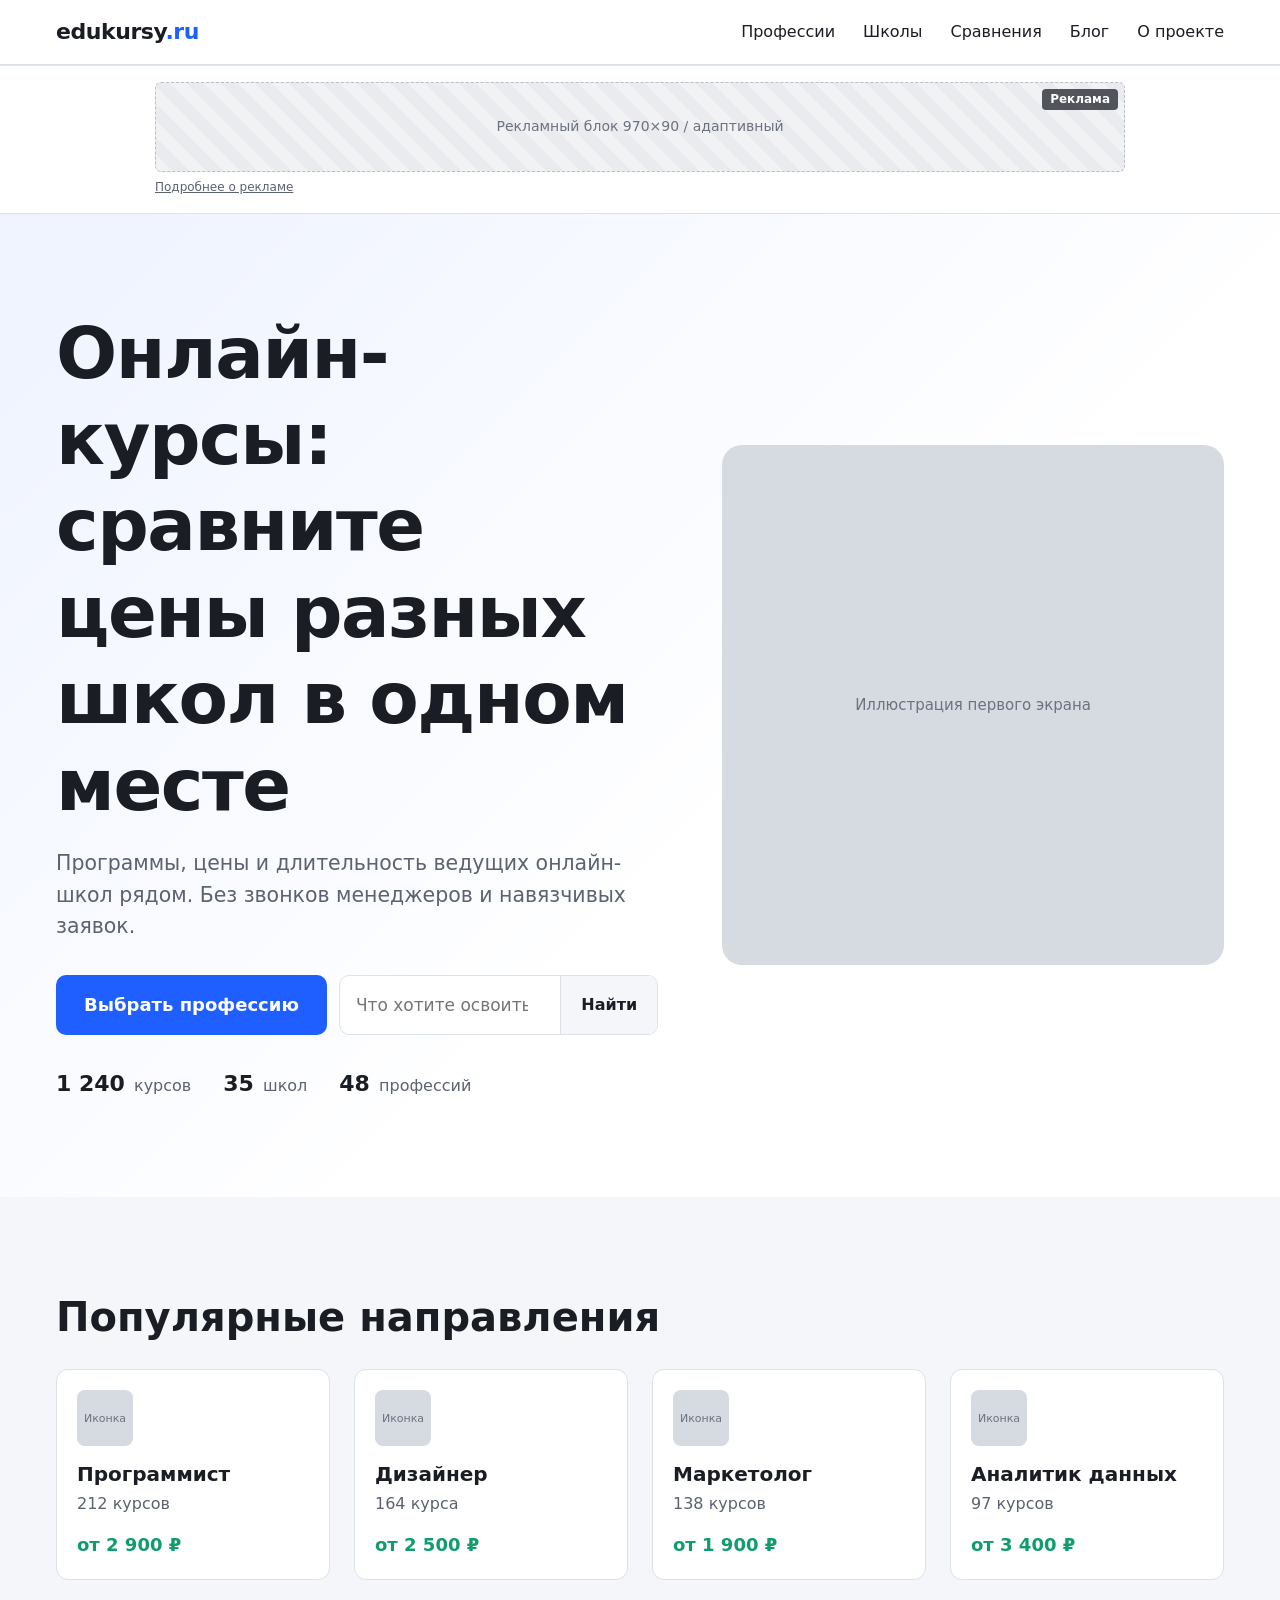
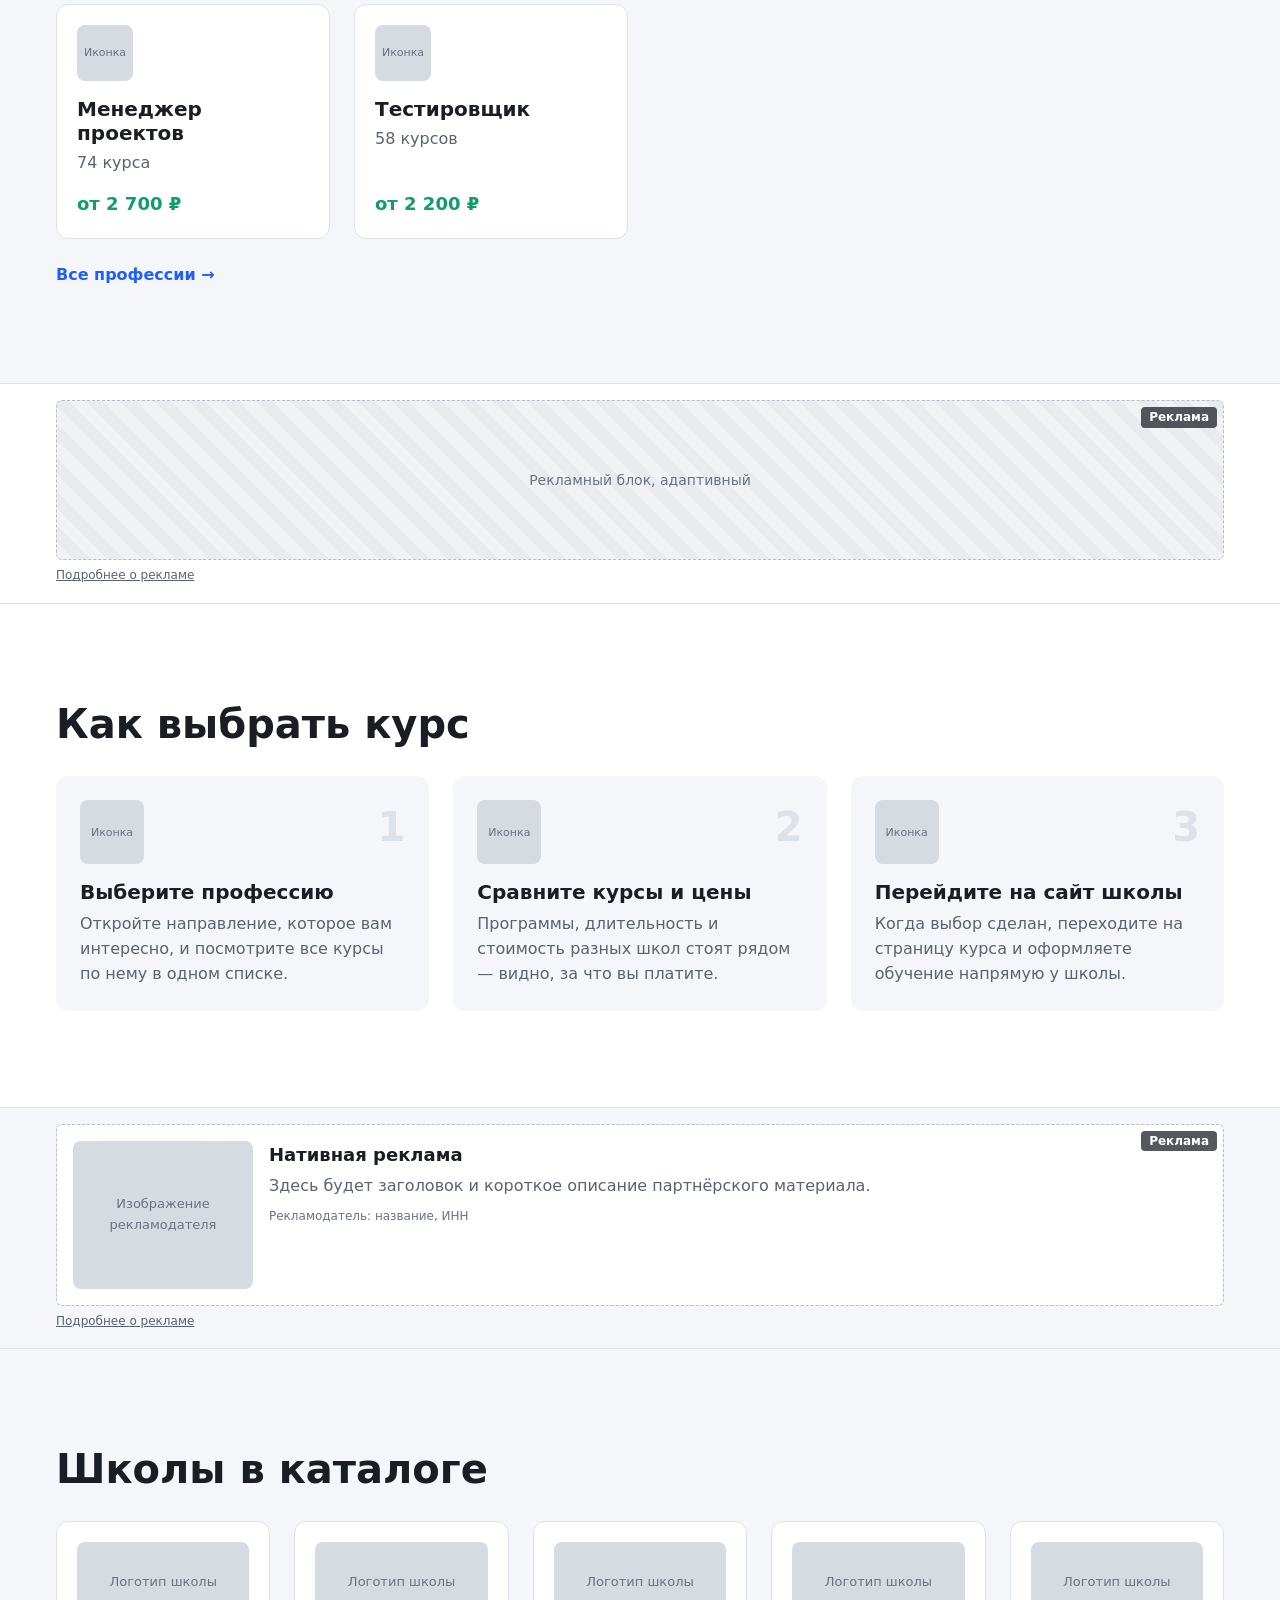
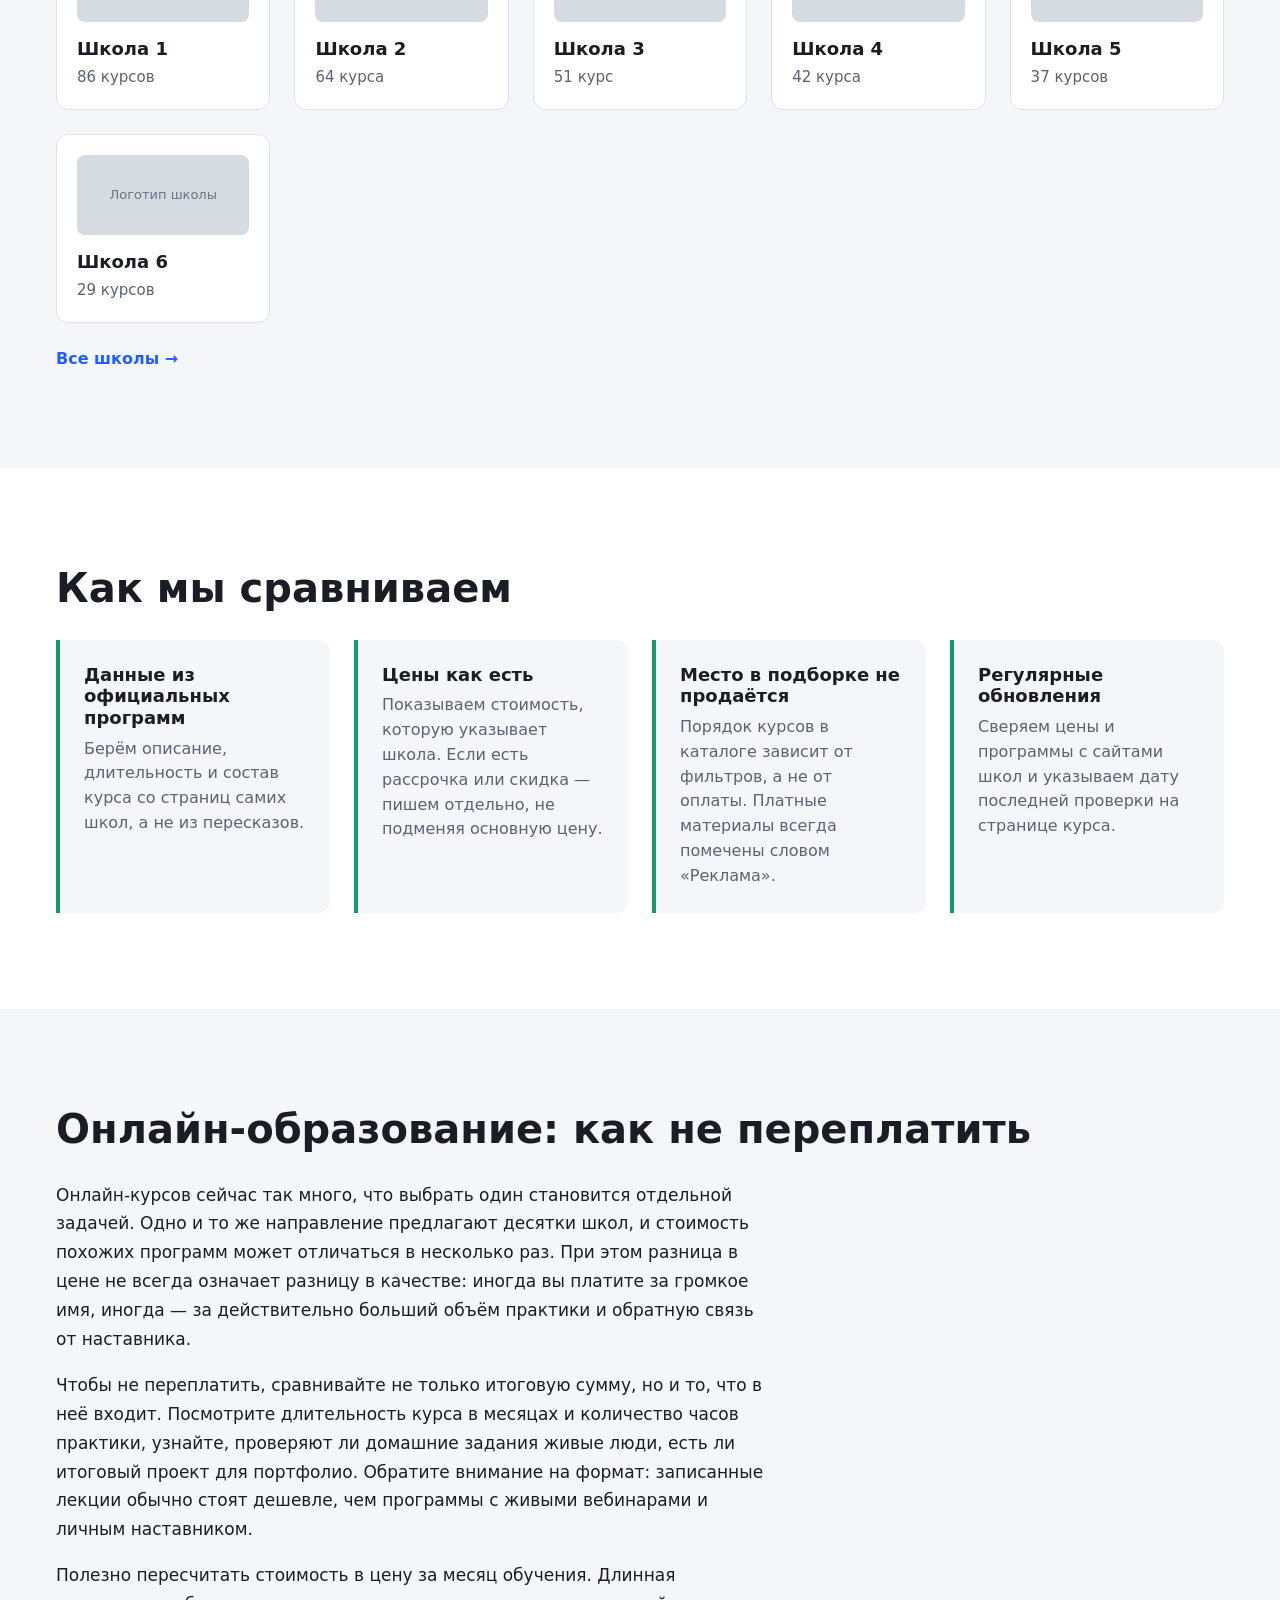
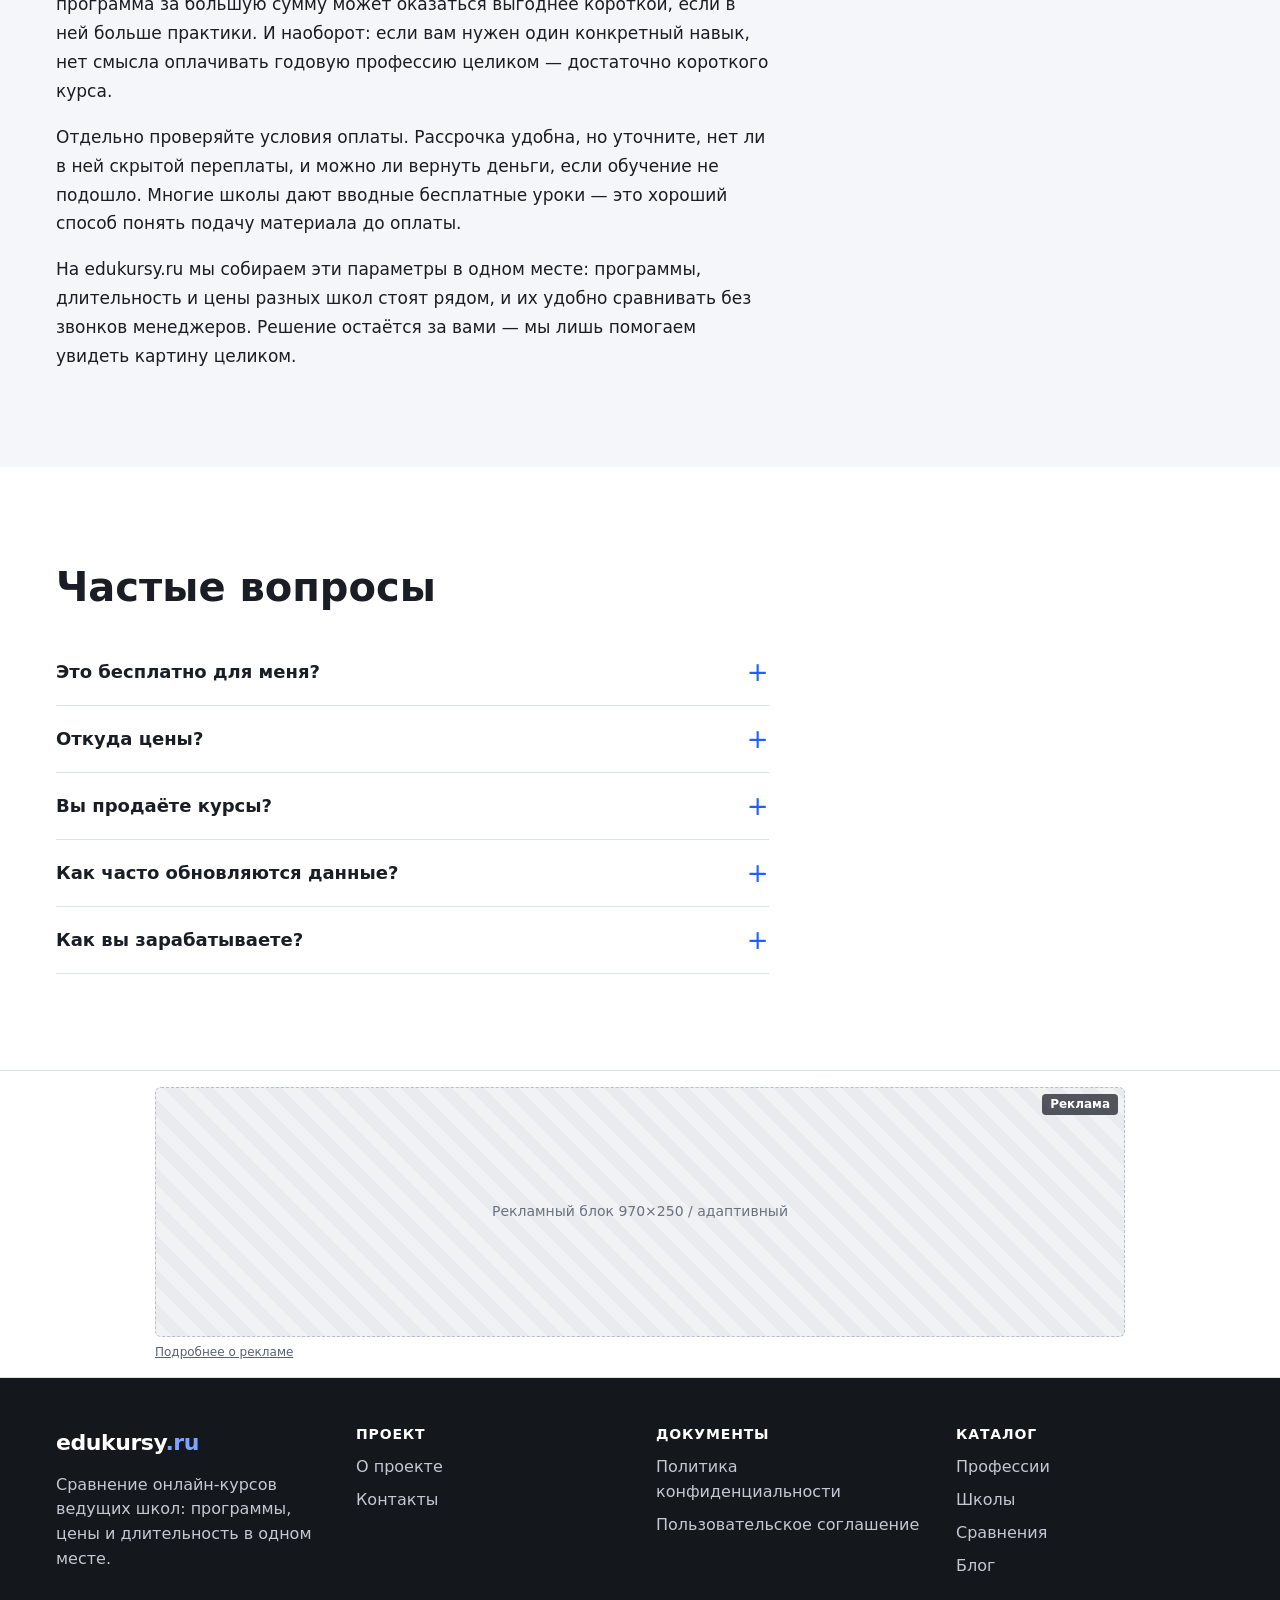
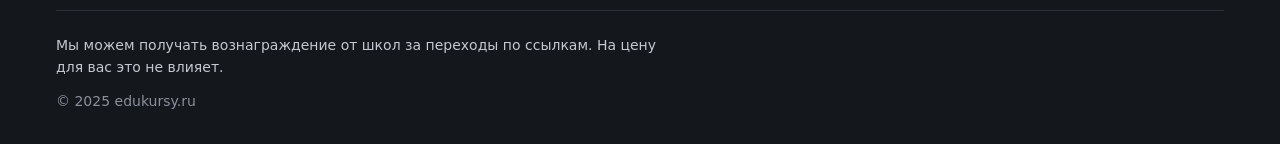
==== public/main/index.html @ 4c4e2695 "Создал страницу каталога курсов" ====
<!DOCTYPE html>
<html lang="ru">
<head>
  <meta charset="UTF-8">
  <meta name="viewport" content="width=device-width, initial-scale=1">
  <title>Онлайн-курсы: сравнение цен и программ онлайн-школ — edukursy.ru</title>
  <meta name="description" content="Программы, цены и длительность онлайн-курсов ведущих школ в одном месте. Сравните курсы без звонков менеджеров и навязчивых заявок.">
  <link rel="stylesheet" href="style.css">
</head>
<body>

  <!-- ============ 1. ШАПКА ============ -->
  <header class="site-header">
    <div class="site-header__inner">
      <a href="/" class="logo">edukursy<span>.ru</span></a>

      <button class="burger" type="button" aria-label="Открыть меню" aria-expanded="false" aria-controls="main-nav">
        <span></span><span></span><span></span>
      </button>

      <nav class="main-nav" id="main-nav" aria-label="Основное меню">
        <ul>
          <li><a href="/professions/">Профессии</a></li>
          <li><a href="/schools/">Школы</a></li>
          <li><a href="/compare/">Сравнения</a></li>
          <li><a href="/blog/">Блог</a></li>
          <li><a href="/about/">О проекте</a></li>
        </ul>
      </nav>
    </div>
  </header>

  <!-- ============ 3. РЕКЛАМНЫЙ СЛОТ 1 — лидерборд под шапкой ============ -->
  <div class="ad-wrap ad-wrap--leaderboard">
    <aside class="ad-slot ad-slot--leaderboard" aria-label="Реклама">
      <span class="ad-label">Реклама</span>
      <!-- AD SLOT: leaderboard_top | 970×90 desktop, адаптивный на мобильном. Сюда вставляется <a href="..." rel="sponsored noopener" target="_blank"><img ...></a> -->
      <div class="ad-placeholder">Рекламный блок 970×90 / адаптивный</div>
    </aside>
    <a href="/privacy" class="ad-more">Подробнее о рекламе</a>
  </div>

  <main>

    <!-- ============ 2. ПЕРВЫЙ ЭКРАН ============ -->
    <section class="hero section">
      <div class="hero__content">
        <h1 class="hero__title">Онлайн-курсы: сравните цены разных школ в одном месте</h1>
        <p class="hero__subtitle">Программы, цены и длительность ведущих онлайн-школ рядом. Без звонков менеджеров и навязчивых заявок.</p>

        <div class="hero__actions">
          <a href="/professions/" class="btn btn--primary btn--lg">Выбрать профессию</a>
          <form class="search" action="/search/" method="get" role="search">
            <label for="hero-search" class="visually-hidden">Поиск курса</label>
            <input type="search" id="hero-search" name="q" class="search__input" placeholder="Что хотите освоить?">
            <button type="submit" class="search__btn" aria-label="Найти">Найти</button>
          </form>
        </div>

        <ul class="hero__stats">
          <!-- DATA: stats.courses_total --><li><strong>1 240</strong> курсов</li>
          <!-- DATA: stats.schools_total --><li><strong>35</strong> школ</li>
          <!-- DATA: stats.professions_total --><li><strong>48</strong> профессий</li>
        </ul>
      </div>

      <div class="hero__media">
        <div class="placeholder placeholder--hero">Иллюстрация первого экрана</div>
      </div>
    </section>

    <!-- ============ 4. ПОПУЛЯРНЫЕ ПРОФЕССИИ ============ -->
    <section class="section section--light" id="professions">
      <h2 class="section__title">Популярные направления</h2>

      <div class="grid profession-grid">
        <!-- DATA: цикл по профессиям, 8-12 штук. Блок-образец: article.profession-card -->
        <article class="profession-card">
          <a href="/professions/programmist/" class="profession-card__link"><!-- DATA: profession.url -->
            <div class="profession-card__icon placeholder">Иконка</div><!-- DATA: profession.icon -->
            <h3 class="profession-card__name"><!-- DATA: profession.name -->Программист</h3>
            <p class="profession-card__count"><!-- DATA: profession.courses_count -->212 курсов</p>
            <p class="profession-card__price">от <!-- DATA: profession.min_price -->2 900 ₽</p>
          </a>
        </article>

        <article class="profession-card">
          <a href="/professions/dizajner/" class="profession-card__link">
            <div class="profession-card__icon placeholder">Иконка</div>
            <h3 class="profession-card__name"><!-- DATA: profession.name -->Дизайнер</h3>
            <p class="profession-card__count"><!-- DATA: profession.courses_count -->164 курса</p>
            <p class="profession-card__price">от <!-- DATA: profession.min_price -->2 500 ₽</p>
          </a>
        </article>

        <article class="profession-card">
          <a href="/professions/marketolog/" class="profession-card__link">
            <div class="profession-card__icon placeholder">Иконка</div>
            <h3 class="profession-card__name"><!-- DATA: profession.name -->Маркетолог</h3>
            <p class="profession-card__count"><!-- DATA: profession.courses_count -->138 курсов</p>
            <p class="profession-card__price">от <!-- DATA: profession.min_price -->1 900 ₽</p>
          </a>
        </article>

        <article class="profession-card">
          <a href="/professions/analitik-dannyh/" class="profession-card__link">
            <div class="profession-card__icon placeholder">Иконка</div>
            <h3 class="profession-card__name"><!-- DATA: profession.name -->Аналитик данных</h3>
            <p class="profession-card__count"><!-- DATA: profession.courses_count -->97 курсов</p>
            <p class="profession-card__price">от <!-- DATA: profession.min_price -->3 400 ₽</p>
          </a>
        </article>

        <article class="profession-card">
          <a href="/professions/menedzher-proektov/" class="profession-card__link">
            <div class="profession-card__icon placeholder">Иконка</div>
            <h3 class="profession-card__name"><!-- DATA: profession.name -->Менеджер проектов</h3>
            <p class="profession-card__count"><!-- DATA: profession.courses_count -->74 курса</p>
            <p class="profession-card__price">от <!-- DATA: profession.min_price -->2 700 ₽</p>
          </a>
        </article>

        <article class="profession-card">
          <a href="/professions/testirovshchik/" class="profession-card__link">
            <div class="profession-card__icon placeholder">Иконка</div>
            <h3 class="profession-card__name"><!-- DATA: profession.name -->Тестировщик</h3>
            <p class="profession-card__count"><!-- DATA: profession.courses_count -->58 курсов</p>
            <p class="profession-card__price">от <!-- DATA: profession.min_price -->2 200 ₽</p>
          </a>
        </article>
        <!-- /DATA: конец цикла по профессиям -->
      </div>

      <p class="section__more"><a href="/professions/" class="link-arrow">Все профессии →</a></p>
    </section>

    <!-- ============ 5. РЕКЛАМНЫЙ СЛОТ 2 — адаптивный ============ -->
    <div class="ad-wrap ad-wrap--inline">
      <aside class="ad-slot ad-slot--inline" aria-label="Реклама">
        <span class="ad-label">Реклама</span>
        <!-- AD SLOT: after_professions | адаптивный баннер. Сюда вставляется <a href="..." rel="sponsored noopener" target="_blank"><img ...></a> -->
        <div class="ad-placeholder">Рекламный блок, адаптивный</div>
      </aside>
      <a href="/privacy" class="ad-more">Подробнее о рекламе</a>
    </div>

    <!-- ============ 6. КАК ЭТО РАБОТАЕТ ============ -->
    <section class="section" id="how">
      <h2 class="section__title">Как выбрать курс</h2>

      <ol class="steps">
        <li class="step">
          <div class="step__icon placeholder">Иконка</div>
          <span class="step__num">1</span>
          <h3 class="step__title">Выберите профессию</h3>
          <p class="step__text">Откройте направление, которое вам интересно, и посмотрите все курсы по нему в одном списке.</p>
        </li>
        <li class="step">
          <div class="step__icon placeholder">Иконка</div>
          <span class="step__num">2</span>
          <h3 class="step__title">Сравните курсы и цены</h3>
          <p class="step__text">Программы, длительность и стоимость разных школ стоят рядом — видно, за что вы платите.</p>
        </li>
        <li class="step">
          <div class="step__icon placeholder">Иконка</div>
          <span class="step__num">3</span>
          <h3 class="step__title">Перейдите на сайт школы</h3>
          <p class="step__text">Когда выбор сделан, переходите на страницу курса и оформляете обучение напрямую у школы.</p>
        </li>
      </ol>
    </section>

    <!-- ============ 7. РЕКЛАМНЫЙ СЛОТ 3 — нативный ============ -->
    <div class="ad-wrap ad-wrap--native">
      <aside class="ad-slot ad-slot--native" aria-label="Реклама">
        <span class="ad-label">Реклама</span>
        <!-- AD SLOT: native_middle | нативная карточка: картинка + заголовок + текст + ссылка. Ссылки с rel="sponsored noopener" -->
        <div class="ad-native">
          <div class="ad-native__media placeholder">Изображение рекламодателя</div>
          <div class="ad-native__body">
            <p class="ad-native__title">Нативная реклама</p>
            <p class="ad-native__text">Здесь будет заголовок и короткое описание партнёрского материала.</p>
            <p class="ad-native__advertiser">Рекламодатель: <!-- AD: advertiser.name -->название, ИНН</p>
          </div>
        </div>
      </aside>
      <a href="/privacy" class="ad-more">Подробнее о рекламе</a>
    </div>

    <!-- ============ 8. ШКОЛЫ В КАТАЛОГЕ ============ -->
    <section class="section section--light" id="schools">
      <h2 class="section__title">Школы в каталоге</h2>

      <div class="grid school-grid">
        <!-- DATA: цикл по школам, любое количество — 3, 10, 25. Блок-образец: article.school-card -->
        <article class="school-card">
          <a href="/schools/school-1/" class="school-card__link"><!-- DATA: school.url -->
            <div class="school-card__logo placeholder">Логотип школы</div><!-- DATA: school.logo -->
            <h3 class="school-card__name"><!-- DATA: school.name -->Школа 1</h3>
            <p class="school-card__count"><!-- DATA: school.courses_count -->86 курсов</p>
          </a>
        </article>

        <article class="school-card">
          <a href="/schools/school-2/" class="school-card__link">
            <div class="school-card__logo placeholder">Логотип школы</div>
            <h3 class="school-card__name"><!-- DATA: school.name -->Школа 2</h3>
            <p class="school-card__count"><!-- DATA: school.courses_count -->64 курса</p>
          </a>
        </article>

        <article class="school-card">
          <a href="/schools/school-3/" class="school-card__link">
            <div class="school-card__logo placeholder">Логотип школы</div>
            <h3 class="school-card__name"><!-- DATA: school.name -->Школа 3</h3>
            <p class="school-card__count"><!-- DATA: school.courses_count -->51 курс</p>
          </a>
        </article>

        <article class="school-card">
          <a href="/schools/school-4/" class="school-card__link">
            <div class="school-card__logo placeholder">Логотип школы</div>
            <h3 class="school-card__name"><!-- DATA: school.name -->Школа 4</h3>
            <p class="school-card__count"><!-- DATA: school.courses_count -->42 курса</p>
          </a>
        </article>

        <article class="school-card">
          <a href="/schools/school-5/" class="school-card__link">
            <div class="school-card__logo placeholder">Логотип школы</div>
            <h3 class="school-card__name"><!-- DATA: school.name -->Школа 5</h3>
            <p class="school-card__count"><!-- DATA: school.courses_count -->37 курсов</p>
          </a>
        </article>

        <article class="school-card">
          <a href="/schools/school-6/" class="school-card__link">
            <div class="school-card__logo placeholder">Логотип школы</div>
            <h3 class="school-card__name"><!-- DATA: school.name -->Школа 6</h3>
            <p class="school-card__count"><!-- DATA: school.courses_count -->29 курсов</p>
          </a>
        </article>
        <!-- /DATA: конец цикла по школам -->
      </div>

      <p class="section__more"><a href="/schools/" class="link-arrow">Все школы →</a></p>
    </section>

    <!-- ============ 9. КАК МЫ СРАВНИВАЕМ ============ -->
    <section class="section" id="trust">
      <h2 class="section__title">Как мы сравниваем</h2>

      <ul class="grid trust-grid">
        <li class="trust-item">
          <h3 class="trust-item__title">Данные из официальных программ</h3>
          <p class="trust-item__text">Берём описание, длительность и состав курса со страниц самих школ, а не из пересказов.</p>
        </li>
        <li class="trust-item">
          <h3 class="trust-item__title">Цены как есть</h3>
          <p class="trust-item__text">Показываем стоимость, которую указывает школа. Если есть рассрочка или скидка — пишем отдельно, не подменяя основную цену.</p>
        </li>
        <li class="trust-item">
          <h3 class="trust-item__title">Место в подборке не продаётся</h3>
          <p class="trust-item__text">Порядок курсов в каталоге зависит от фильтров, а не от оплаты. Платные материалы всегда помечены словом «Реклама».</p>
        </li>
        <li class="trust-item">
          <h3 class="trust-item__title">Регулярные обновления</h3>
          <p class="trust-item__text">Сверяем цены и программы с сайтами школ и указываем дату последней проверки на странице курса.</p>
        </li>
      </ul>
    </section>

    <!-- ============ 10. SEO-ТЕКСТ ============ -->
    <section class="section section--light" id="about-text">
      <h2 class="section__title">Онлайн-образование: как не переплатить</h2>
      <div class="prose">
        <p>Онлайн-курсов сейчас так много, что выбрать один становится отдельной задачей. Одно и то же направление предлагают десятки школ, и стоимость похожих программ может отличаться в несколько раз. При этом разница в цене не всегда означает разницу в качестве: иногда вы платите за громкое имя, иногда — за действительно больший объём практики и обратную связь от наставника.</p>
        <p>Чтобы не переплатить, сравнивайте не только итоговую сумму, но и то, что в неё входит. Посмотрите длительность курса в месяцах и количество часов практики, узнайте, проверяют ли домашние задания живые люди, есть ли итоговый проект для портфолио. Обратите внимание на формат: записанные лекции обычно стоят дешевле, чем программы с живыми вебинарами и личным наставником.</p>
        <p>Полезно пересчитать стоимость в цену за месяц обучения. Длинная программа за большую сумму может оказаться выгоднее короткой, если в ней больше практики. И наоборот: если вам нужен один конкретный навык, нет смысла оплачивать годовую профессию целиком — достаточно короткого курса.</p>
        <p>Отдельно проверяйте условия оплаты. Рассрочка удобна, но уточните, нет ли в ней скрытой переплаты, и можно ли вернуть деньги, если обучение не подошло. Многие школы дают вводные бесплатные уроки — это хороший способ понять подачу материала до оплаты.</p>
        <p>На edukursy.ru мы собираем эти параметры в одном месте: программы, длительность и цены разных школ стоят рядом, и их удобно сравнивать без звонков менеджеров. Решение остаётся за вами — мы лишь помогаем увидеть картину целиком.</p>
      </div>
    </section>

    <!-- ============ 11. FAQ (schema.org FAQPage) ============ -->
    <section class="section" id="faq" itemscope itemtype="https://schema.org/FAQPage">
      <h2 class="section__title">Частые вопросы</h2>

      <div class="faq">
        <!-- DATA: цикл по вопросам FAQ (опционально). Блок-образец: div.faq-item -->
        <div class="faq-item" itemscope itemprop="mainEntity" itemtype="https://schema.org/Question">
          <h3 class="faq-item__q">
            <button type="button" class="faq-item__btn" aria-expanded="false" aria-controls="faq-a-1" id="faq-q-1">
              <span itemprop="name">Это бесплатно для меня?</span>
            </button>
          </h3>
          <div class="faq-item__a" id="faq-a-1" role="region" aria-labelledby="faq-q-1" hidden itemscope itemprop="acceptedAnswer" itemtype="https://schema.org/Answer">
            <div itemprop="text"><p>Да. Пользоваться каталогом и сравнением можно бесплатно и без регистрации. Платите вы только школе, если решите у неё учиться.</p></div>
          </div>
        </div>

        <div class="faq-item" itemscope itemprop="mainEntity" itemtype="https://schema.org/Question">
          <h3 class="faq-item__q">
            <button type="button" class="faq-item__btn" aria-expanded="false" aria-controls="faq-a-2" id="faq-q-2">
              <span itemprop="name">Откуда цены?</span>
            </button>
          </h3>
          <div class="faq-item__a" id="faq-a-2" role="region" aria-labelledby="faq-q-2" hidden itemscope itemprop="acceptedAnswer" itemtype="https://schema.org/Answer">
            <div itemprop="text"><p>Цены берём с официальных страниц курсов. Школы иногда меняют стоимость и запускают акции, поэтому окончательную цену всегда уточняйте на сайте школы перед оплатой.</p></div>
          </div>
        </div>

        <div class="faq-item" itemscope itemprop="mainEntity" itemtype="https://schema.org/Question">
          <h3 class="faq-item__q">
            <button type="button" class="faq-item__btn" aria-expanded="false" aria-controls="faq-a-3" id="faq-q-3">
              <span itemprop="name">Вы продаёте курсы?</span>
            </button>
          </h3>
          <div class="faq-item__a" id="faq-a-3" role="region" aria-labelledby="faq-q-3" hidden itemscope itemprop="acceptedAnswer" itemtype="https://schema.org/Answer">
            <div itemprop="text"><p>Нет. Мы не принимаем оплату и не оформляем обучение. Договор вы заключаете напрямую со школой на её сайте.</p></div>
          </div>
        </div>

        <div class="faq-item" itemscope itemprop="mainEntity" itemtype="https://schema.org/Question">
          <h3 class="faq-item__q">
            <button type="button" class="faq-item__btn" aria-expanded="false" aria-controls="faq-a-4" id="faq-q-4">
              <span itemprop="name">Как часто обновляются данные?</span>
            </button>
          </h3>
          <div class="faq-item__a" id="faq-a-4" role="region" aria-labelledby="faq-q-4" hidden itemscope itemprop="acceptedAnswer" itemtype="https://schema.org/Answer">
            <div itemprop="text"><p>Мы регулярно сверяем цены и программы со страницами школ. Дата последней проверки указана на странице каждого курса.</p></div>
          </div>
        </div>

        <div class="faq-item" itemscope itemprop="mainEntity" itemtype="https://schema.org/Question">
          <h3 class="faq-item__q">
            <button type="button" class="faq-item__btn" aria-expanded="false" aria-controls="faq-a-5" id="faq-q-5">
              <span itemprop="name">Как вы зарабатываете?</span>
            </button>
          </h3>
          <div class="faq-item__a" id="faq-a-5" role="region" aria-labelledby="faq-q-5" hidden itemscope itemprop="acceptedAnswer" itemtype="https://schema.org/Answer">
            <div itemprop="text"><p>Школы могут платить нам вознаграждение за переходы по ссылкам, а также мы размещаем рекламу с пометкой «Реклама». На цену курса для вас это не влияет, а место курса в подборке купить нельзя.</p></div>
          </div>
        </div>
        <!-- /DATA: конец цикла FAQ -->
      </div>
    </section>

  </main>

  <!-- ============ 12. РЕКЛАМНЫЙ СЛОТ 4 — перед подвалом ============ -->
  <div class="ad-wrap ad-wrap--bottom">
    <aside class="ad-slot ad-slot--bottom" aria-label="Реклама">
      <span class="ad-label">Реклама</span>
      <!-- AD SLOT: bottom_wide | 970×250 desktop, адаптивный на мобильном. Сюда вставляется <a href="..." rel="sponsored noopener" target="_blank"><img ...></a> -->
      <div class="ad-placeholder">Рекламный блок 970×250 / адаптивный</div>
    </aside>
    <a href="/privacy" class="ad-more">Подробнее о рекламе</a>
  </div>

  <!-- ============ 13. ПОДВАЛ ============ -->
  <footer class="site-footer">
    <div class="site-footer__top">
      <div class="site-footer__brand">
        <a href="/" class="logo logo--light">edukursy<span>.ru</span></a>
        <p>Сравнение онлайн-курсов ведущих школ: программы, цены и длительность в одном месте.</p>
      </div>

      <nav class="site-footer__nav" aria-label="Информация">
        <h2 class="site-footer__heading">Проект</h2>
        <ul>
          <li><a href="/about">О проекте</a></li>
          <li><a href="/contacts">Контакты</a></li>
        </ul>
      </nav>

      <nav class="site-footer__nav" aria-label="Документы">
        <h2 class="site-footer__heading">Документы</h2>
        <ul>
          <li><a href="/privacy">Политика конфиденциальности</a></li>
          <li><a href="/terms">Пользовательское соглашение</a></li>
        </ul>
      </nav>

      <nav class="site-footer__nav" aria-label="Каталог">
        <h2 class="site-footer__heading">Каталог</h2>
        <ul>
          <li><a href="/professions/">Профессии</a></li>
          <li><a href="/schools/">Школы</a></li>
          <li><a href="/compare/">Сравнения</a></li>
          <li><a href="/blog/">Блог</a></li>
        </ul>
      </nav>
    </div>

    <p class="site-footer__disclosure">Мы можем получать вознаграждение от школ за переходы по ссылкам. На цену для вас это не влияет.</p>
    <p class="site-footer__copy">© <!-- DATA: current_year -->2025 edukursy.ru</p>
  </footer>

  <script src="script.js"></script>
</body>
</html>
---- public/main/style.css ----
/* ===== Базовые переменные ===== */
:root {
  --c-text: #1a1d23;
  --c-muted: #5b6270;
  --c-bg: #ffffff;
  --c-bg-light: #f4f6f9;
  --c-border: #dde1e8;
  --c-primary: #1f5eff;
  --c-primary-dark: #1546c4;
  --c-accent: #0f9d6b;
  --c-ph: #d6dae1;
  --c-ph-text: #6b7280;
  --c-footer: #14171c;
  --c-footer-text: #c3c8d1;

  --gutter: 16px;
  --radius: 12px;
  --header-h: 64px;

  --font: system-ui, -apple-system, "Segoe UI", Roboto, sans-serif;
}

@media (min-width: 768px) {
  :root {
    --gutter: 32px;
  }
}
@media (min-width: 1200px) {
  :root {
    --gutter: 56px;
  }
}

/* ===== Сброс ===== */
*,
*::before,
*::after {
  box-sizing: border-box;
}
html {
  -webkit-text-size-adjust: 100%;
  scroll-behavior: smooth;
}
body {
  margin: 0;
  font-family: var(--font);
  font-size: 16px;
  line-height: 1.55;
  color: var(--c-text);
  background: var(--c-bg);
}
img {
  max-width: 100%;
  display: block;
}
a {
  color: var(--c-primary);
}
a:hover {
  color: var(--c-primary-dark);
}
h1,
h2,
h3 {
  line-height: 1.2;
  margin: 0;
}
p {
  margin: 0;
}
ul,
ol {
  margin: 0;
  padding: 0;
  list-style: none;
}
:focus-visible {
  outline: 3px solid var(--c-primary);
  outline-offset: 2px;
}

.visually-hidden {
  position: absolute;
  width: 1px;
  height: 1px;
  padding: 0;
  margin: -1px;
  overflow: hidden;
  clip: rect(0 0 0 0);
  white-space: nowrap;
  border: 0;
}

/* ===== Плейсхолдеры ===== */
.placeholder {
  display: flex;
  align-items: center;
  justify-content: center;
  background: var(--c-ph);
  color: var(--c-ph-text);
  font-size: 13px;
  text-align: center;
  border-radius: 8px;
  padding: 8px;
}

/* ===== Шапка ===== */
.site-header {
  position: sticky;
  top: 0;
  z-index: 100;
  background: var(--c-bg);
  border-bottom: 1px solid var(--c-border);
}
.site-header__inner {
  height: var(--header-h);
  padding: 0 var(--gutter);
  display: flex;
  align-items: center;
  justify-content: space-between;
}
.logo {
  font-size: 22px;
  font-weight: 800;
  letter-spacing: -0.02em;
  color: var(--c-text);
  text-decoration: none;
}
.logo span {
  color: var(--c-primary);
}
.logo--light {
  color: #fff;
}
.logo--light span {
  color: #7ea2ff;
}

.burger {
  width: 44px;
  height: 44px;
  display: flex;
  flex-direction: column;
  justify-content: center;
  gap: 5px;
  padding: 10px;
  border: 0;
  background: transparent;
  cursor: pointer;
}
.burger span {
  display: block;
  height: 2px;
  background: var(--c-text);
  border-radius: 2px;
  transition:
    transform 0.2s,
    opacity 0.2s;
}
.burger[aria-expanded="true"] span:nth-child(1) {
  transform: translateY(7px) rotate(45deg);
}
.burger[aria-expanded="true"] span:nth-child(2) {
  opacity: 0;
}
.burger[aria-expanded="true"] span:nth-child(3) {
  transform: translateY(-7px) rotate(-45deg);
}

.main-nav {
  display: none;
  position: absolute;
  top: var(--header-h);
  left: 0;
  right: 0;
  background: var(--c-bg);
  border-bottom: 1px solid var(--c-border);
  padding: 8px var(--gutter) 16px;
}
.main-nav.is-open {
  display: block;
}
.main-nav a {
  display: block;
  padding: 12px 0;
  color: var(--c-text);
  text-decoration: none;
  font-weight: 500;
}
.main-nav a:hover {
  color: var(--c-primary);
}

@media (min-width: 768px) {
  .burger {
    display: none;
  }
  .main-nav {
    display: block;
    position: static;
    padding: 0;
    border: 0;
    background: none;
  }
  .main-nav ul {
    display: flex;
    gap: 28px;
  }
  .main-nav a {
    padding: 8px 0;
  }
}

/* ===== Секции ===== */
.section {
  padding: 48px var(--gutter);
}
.section--light {
  background: var(--c-bg-light);
}
.section__title {
  font-size: clamp(26px, 3.2vw, 40px);
  font-weight: 800;
  margin-bottom: 28px;
}
.section__more {
  margin-top: 24px;
}
.link-arrow {
  font-weight: 600;
  text-decoration: none;
}
.link-arrow:hover {
  text-decoration: underline;
}

@media (min-width: 768px) {
  .section {
    padding: 72px var(--gutter);
  }
}
@media (min-width: 1200px) {
  .section {
    padding: 96px var(--gutter);
  }
}

/* ===== Кнопки ===== */
.btn {
  display: inline-flex;
  align-items: center;
  justify-content: center;
  font: inherit;
  font-weight: 700;
  text-decoration: none;
  border-radius: 10px;
  border: 0;
  cursor: pointer;
}
.btn--primary {
  background: var(--c-primary);
  color: #fff;
}
.btn--primary:hover {
  background: var(--c-primary-dark);
  color: #fff;
}
.btn--lg {
  padding: 16px 28px;
  font-size: 18px;
}

/* ===== Hero ===== */
.hero {
  min-height: 100vh;
  display: grid;
  gap: 32px;
  align-content: center;
  background: linear-gradient(135deg, #eef3ff 0%, #ffffff 60%);
}
.hero__title {
  font-size: clamp(32px, 6vw, 72px);
  font-weight: 800;
  letter-spacing: -0.02em;
  max-width: 18ch;
}
.hero__subtitle {
  margin-top: 20px;
  font-size: clamp(17px, 1.6vw, 22px);
  color: var(--c-muted);
  max-width: 55ch;
}
.hero__actions {
  margin-top: 32px;
  display: flex;
  flex-direction: column;
  gap: 12px;
}
.search {
  display: flex;
  background: #fff;
  border: 1px solid var(--c-border);
  border-radius: 10px;
  overflow: hidden;
  flex: 1 1 300px;
  max-width: 480px;
}
.search__input {
  flex: 1;
  min-width: 0;
  font: inherit;
  font-size: 17px;
  padding: 14px 16px;
  border: 0;
  outline: none;
  color: var(--c-text);
  background: transparent;
}
.search__btn {
  font: inherit;
  font-weight: 600;
  padding: 0 20px;
  border: 0;
  cursor: pointer;
  background: var(--c-bg-light);
  color: var(--c-text);
  border-left: 1px solid var(--c-border);
}
.search__btn:hover {
  background: var(--c-border);
}
.search:focus-within {
  border-color: var(--c-primary);
}

.hero__stats {
  margin-top: 32px;
  display: flex;
  flex-wrap: wrap;
  gap: 12px 32px;
  color: var(--c-muted);
}
.hero__stats strong {
  color: var(--c-text);
  font-size: 22px;
  margin-right: 4px;
}

.placeholder--hero {
  min-height: 260px;
  height: 100%;
  border-radius: 20px;
  font-size: 15px;
}

@media (min-width: 480px) {
  .hero__actions {
    flex-direction: row;
    flex-wrap: wrap;
    align-items: stretch;
  }
}
@media (min-width: 1200px) {
  .hero {
    grid-template-columns: 1.2fr 1fr;
    gap: 64px;
    align-items: center;
  }
  .placeholder--hero {
    min-height: 520px;
  }
}

/* ===== Сетки ===== */
.grid {
  display: grid;
  grid-template-columns: repeat(auto-fill, minmax(260px, 1fr));
  gap: 16px;
}
@media (min-width: 768px) {
  .grid {
    gap: 24px;
  }
}

/* ===== Карточка профессии ===== */
.profession-card {
  background: #fff;
  border: 1px solid var(--c-border);
  border-radius: var(--radius);
  transition:
    border-color 0.15s,
    box-shadow 0.15s;
}
.profession-card:hover {
  border-color: var(--c-primary);
  box-shadow: 0 6px 20px rgba(20, 40, 90, 0.08);
}
.profession-card__link {
  display: flex;
  flex-direction: column;
  gap: 6px;
  height: 100%;
  padding: 20px;
  color: inherit;
  text-decoration: none;
}
.profession-card__icon {
  width: 56px;
  height: 56px;
  margin-bottom: 10px;
  font-size: 11px;
}
.profession-card__name {
  font-size: 20px;
  font-weight: 700;
}
.profession-card__count {
  color: var(--c-muted);
}
.profession-card__price {
  margin-top: auto;
  padding-top: 8px;
  font-weight: 700;
  color: var(--c-accent);
  font-size: 18px;
}

/* ===== Шаги ===== */
.steps {
  display: grid;
  grid-template-columns: repeat(auto-fit, minmax(260px, 1fr));
  gap: 24px;
  counter-reset: none;
}
.step {
  position: relative;
  padding: 24px;
  border-radius: var(--radius);
  background: var(--c-bg-light);
}
.step__icon {
  width: 64px;
  height: 64px;
  margin-bottom: 16px;
  font-size: 11px;
}
.step__num {
  position: absolute;
  top: 20px;
  right: 24px;
  font-size: 40px;
  font-weight: 800;
  color: var(--c-border);
}
.step__title {
  font-size: 20px;
  font-weight: 700;
  margin-bottom: 8px;
}
.step__text {
  color: var(--c-muted);
  max-width: 70ch;
}

/* ===== Карточка школы ===== */
.school-grid {
  grid-template-columns: repeat(auto-fill, minmax(200px, 1fr));
}
.school-card {
  background: #fff;
  border: 1px solid var(--c-border);
  border-radius: var(--radius);
  transition: border-color 0.15s;
}
.school-card:hover {
  border-color: var(--c-primary);
}
.school-card__link {
  display: flex;
  flex-direction: column;
  gap: 6px;
  padding: 20px;
  height: 100%;
  color: inherit;
  text-decoration: none;
}
.school-card__logo {
  height: 80px;
  margin-bottom: 10px;
}
.school-card__name {
  font-size: 18px;
  font-weight: 700;
}
.school-card__count {
  color: var(--c-muted);
  font-size: 15px;
}

/* ===== Доверие ===== */
.trust-item {
  padding: 24px;
  border-left: 4px solid var(--c-accent);
  background: var(--c-bg-light);
  border-radius: 0 var(--radius) var(--radius) 0;
}
.trust-item__title {
  font-size: 18px;
  font-weight: 700;
  margin-bottom: 8px;
}
.trust-item__text {
  color: var(--c-muted);
}

/* ===== SEO-текст ===== */
.prose {
  max-width: 70ch;
}
.prose p {
  margin-bottom: 1em;
  font-size: 17px;
  line-height: 1.7;
}
.prose p:last-child {
  margin-bottom: 0;
}

/* ===== FAQ ===== */
.faq {
  max-width: 70ch;
}
.faq-item {
  border-bottom: 1px solid var(--c-border);
}
.faq-item__q {
  font-size: inherit;
  font-weight: inherit;
}
.faq-item__btn {
  width: 100%;
  display: flex;
  justify-content: space-between;
  align-items: center;
  gap: 16px;
  padding: 20px 0;
  font: inherit;
  font-size: 18px;
  font-weight: 600;
  text-align: left;
  color: var(--c-text);
  background: none;
  border: 0;
  cursor: pointer;
}
.faq-item__btn::after {
  content: "+";
  flex-shrink: 0;
  font-size: 26px;
  font-weight: 400;
  line-height: 1;
  color: var(--c-primary);
}
.faq-item__btn[aria-expanded="true"]::after {
  content: "−";
}
.faq-item__a {
  padding: 0 0 20px;
  color: var(--c-muted);
}

/* ===== Рекламные слоты ===== */
.ad-wrap {
  padding: 16px var(--gutter);
  background: var(--c-bg);
  border-top: 1px solid var(--c-border);
  border-bottom: 1px solid var(--c-border);
}
.ad-slot {
  position: relative;
  width: 100%;
  overflow: hidden;
  border: 1px dashed #b9bfca;
  border-radius: 6px;
  background: repeating-linear-gradient(
    45deg,
    #f1f2f4 0 12px,
    #e9ebee 12px 24px
  );
}
.ad-slot > a,
.ad-slot > img,
.ad-slot img {
  display: block;
  width: 100%;
  height: 100%;
  object-fit: contain;
}
.ad-label {
  position: absolute;
  top: 6px;
  right: 6px;
  z-index: 2;
  padding: 2px 8px;
  font-size: 12px;
  font-weight: 600;
  line-height: 1.4;
  color: #fff;
  background: rgba(30, 33, 40, 0.75);
  border-radius: 4px;
  pointer-events: none;
}
.ad-placeholder {
  height: 100%;
  display: flex;
  align-items: center;
  justify-content: center;
  padding: 16px;
  text-align: center;
  color: var(--c-ph-text);
  font-size: 14px;
}
.ad-more {
  display: inline-block;
  margin-top: 6px;
  font-size: 12px;
  color: var(--c-muted);
}

/* Фиксированные высоты — защита от сдвига макета (CLS) */
.ad-slot--leaderboard {
  height: 100px;
}
.ad-slot--inline {
  height: 120px;
}
.ad-slot--bottom {
  height: 250px;
}
.ad-slot--native {
  min-height: 0;
  height: auto;
}

@media (min-width: 768px) {
  .ad-slot--leaderboard {
    height: 90px;
    max-width: 970px;
    margin: 0 auto;
  }
  .ad-slot--inline {
    height: 160px;
  }
  .ad-slot--bottom {
    height: 250px;
    max-width: 970px;
    margin: 0 auto;
  }
  .ad-wrap--leaderboard .ad-more,
  .ad-wrap--bottom .ad-more {
    display: block;
    max-width: 970px;
    margin: 6px auto 0;
  }
}

/* Нативный блок — оформлен как карточка, но с явной пометкой */
.ad-wrap--native {
  background: var(--c-bg-light);
}
.ad-native {
  display: grid;
  grid-template-columns: 1fr;
  gap: 16px;
  padding: 16px;
  height: 300px;
  background: #fff;
}
.ad-native__media {
  height: 140px;
}
.ad-native__title {
  font-size: 18px;
  font-weight: 700;
}
.ad-native__text {
  color: var(--c-muted);
  margin-top: 6px;
}
.ad-native__advertiser {
  margin-top: 8px;
  font-size: 12px;
  color: var(--c-ph-text);
}

@media (min-width: 480px) {
  .ad-native {
    grid-template-columns: 180px 1fr;
    height: 180px;
  }
  .ad-native__media {
    height: 100%;
  }
}

/* ===== Подвал ===== */
.site-footer {
  background: var(--c-footer);
  color: var(--c-footer-text);
  padding: 48px var(--gutter) 32px;
}
.site-footer__top {
  display: grid;
  grid-template-columns: repeat(auto-fit, minmax(200px, 1fr));
  gap: 32px;
  padding-bottom: 32px;
  border-bottom: 1px solid #2b3039;
}
.site-footer__brand p {
  margin-top: 12px;
  max-width: 40ch;
}
.site-footer__heading {
  font-size: 14px;
  font-weight: 700;
  text-transform: uppercase;
  letter-spacing: 0.06em;
  color: #fff;
  margin-bottom: 12px;
}
.site-footer__nav li + li {
  margin-top: 8px;
}
.site-footer a:not(.logo) {
  color: var(--c-footer-text);
  text-decoration: none;
}
.site-footer a:not(.logo):hover {
  color: #fff;
  text-decoration: underline;
}
.site-footer__disclosure {
  margin-top: 24px;
  font-size: 14px;
  max-width: 70ch;
}
.site-footer__copy {
  margin-top: 12px;
  font-size: 14px;
  color: #8a909b;
}
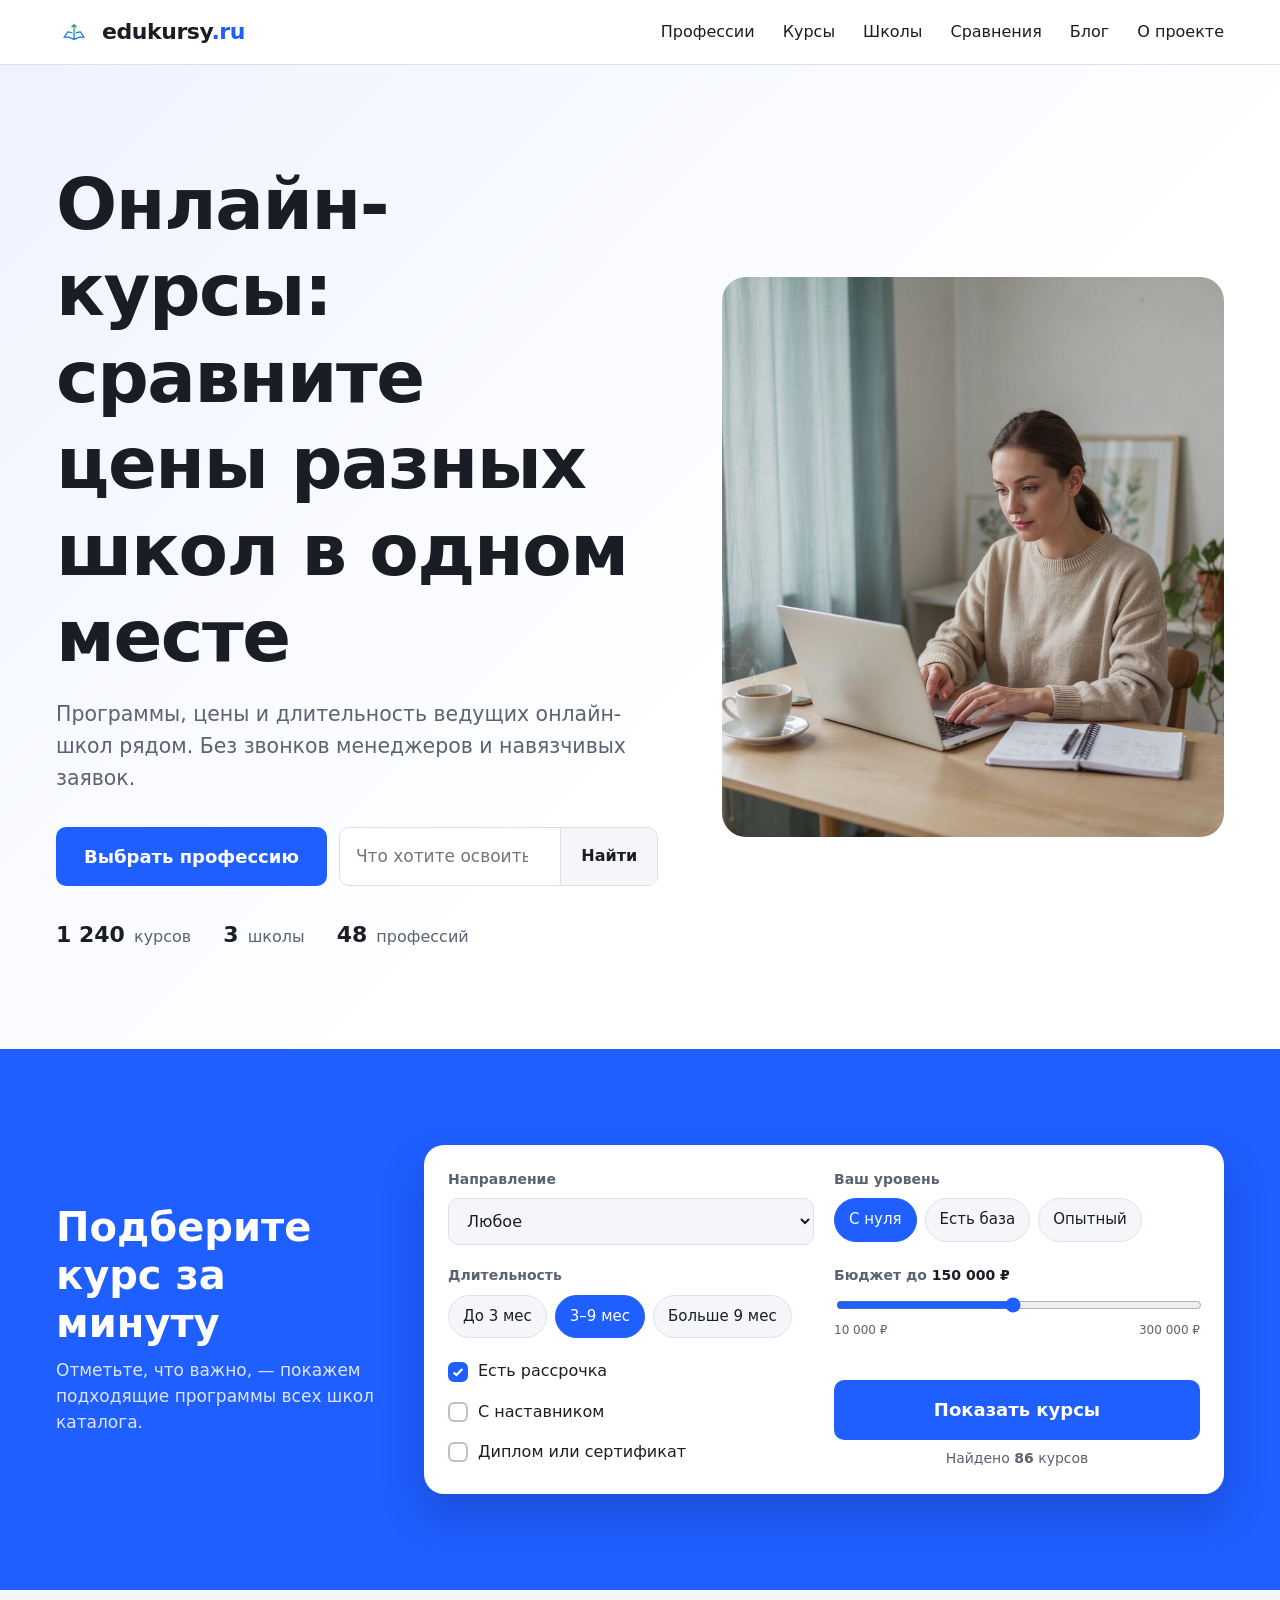
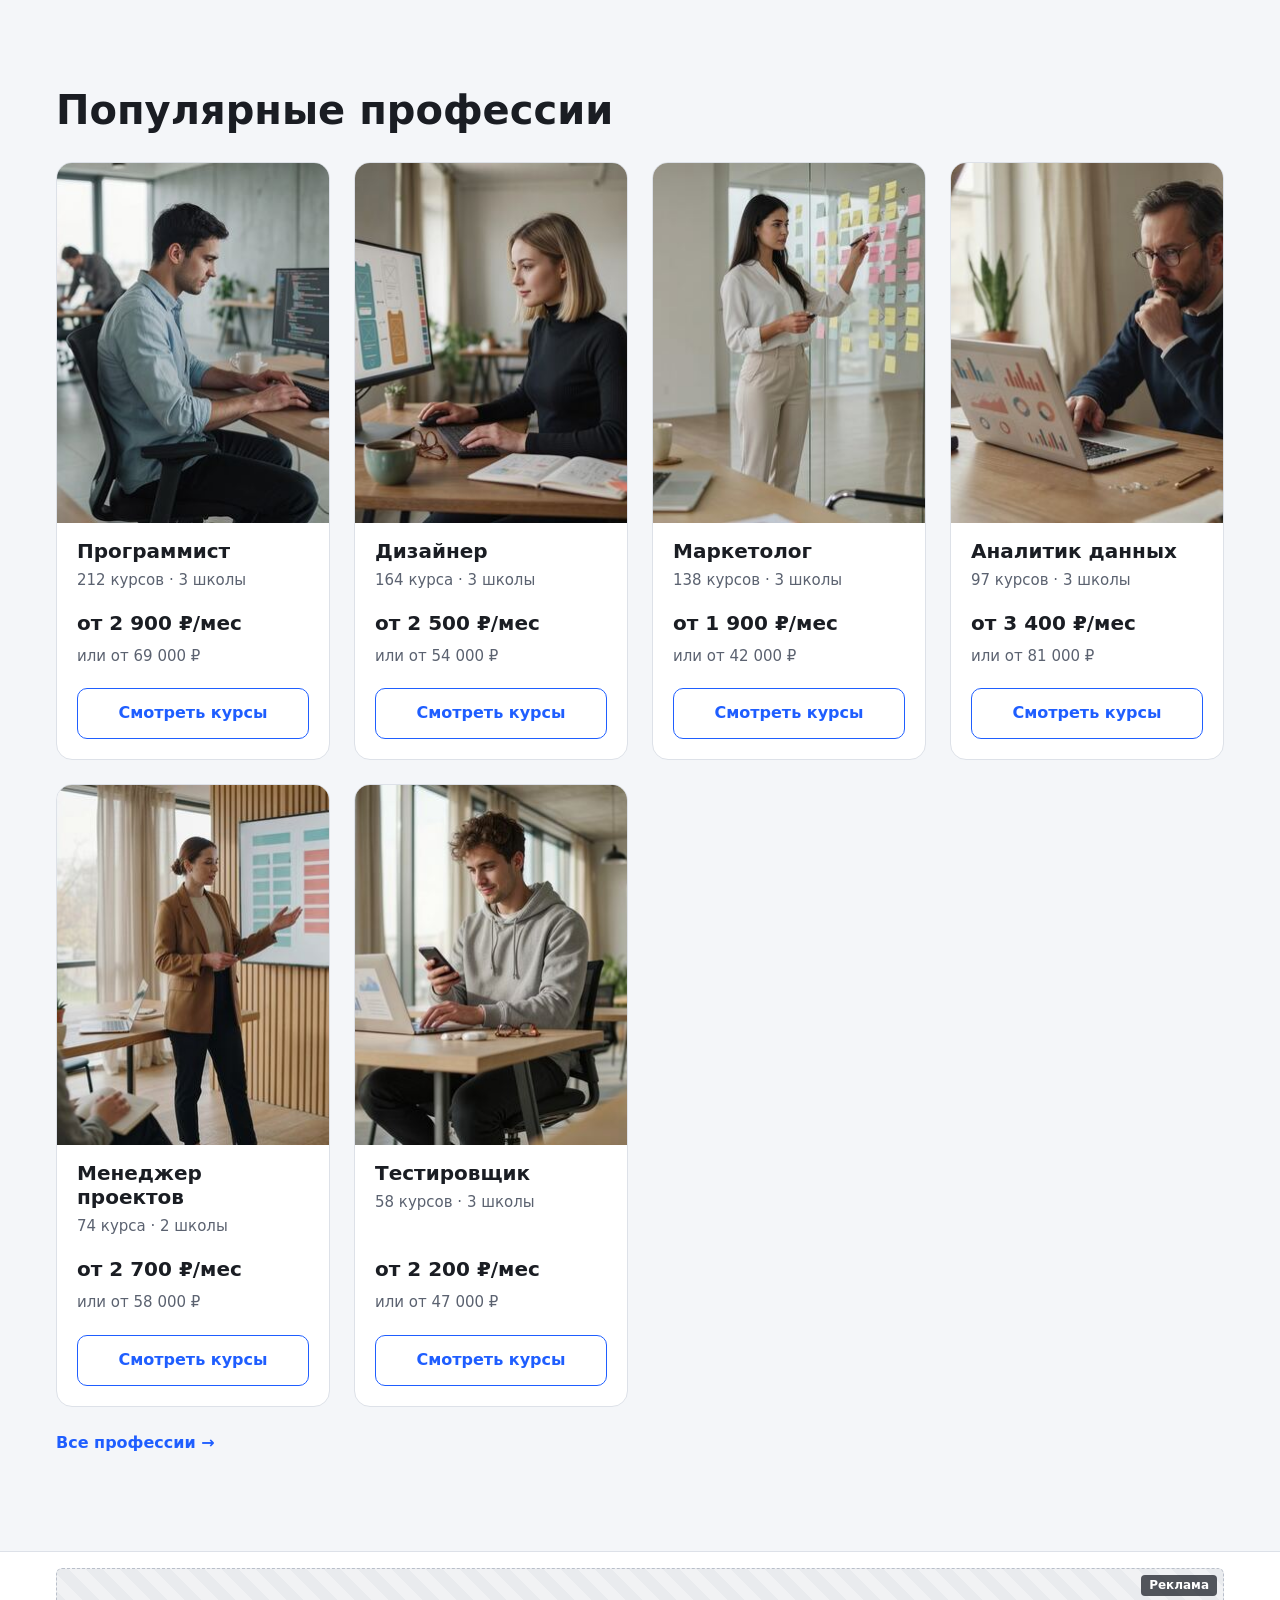
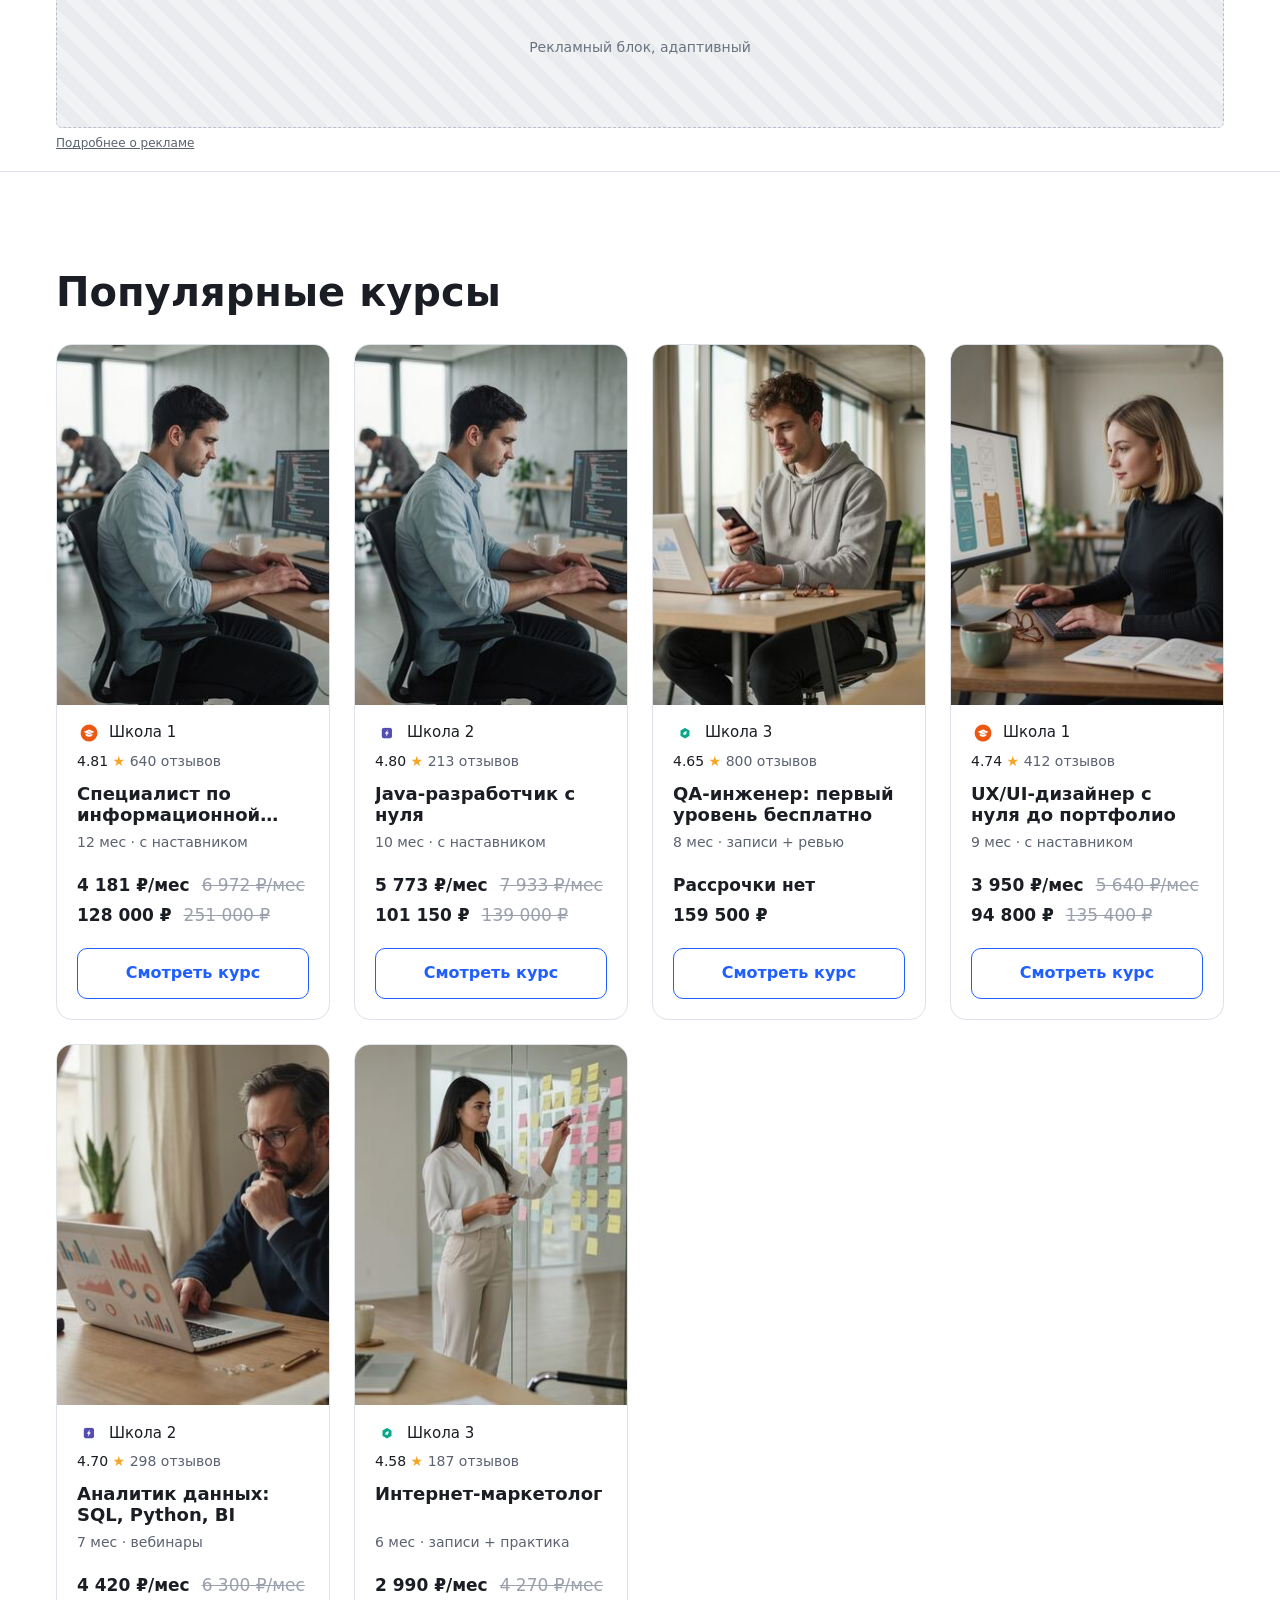
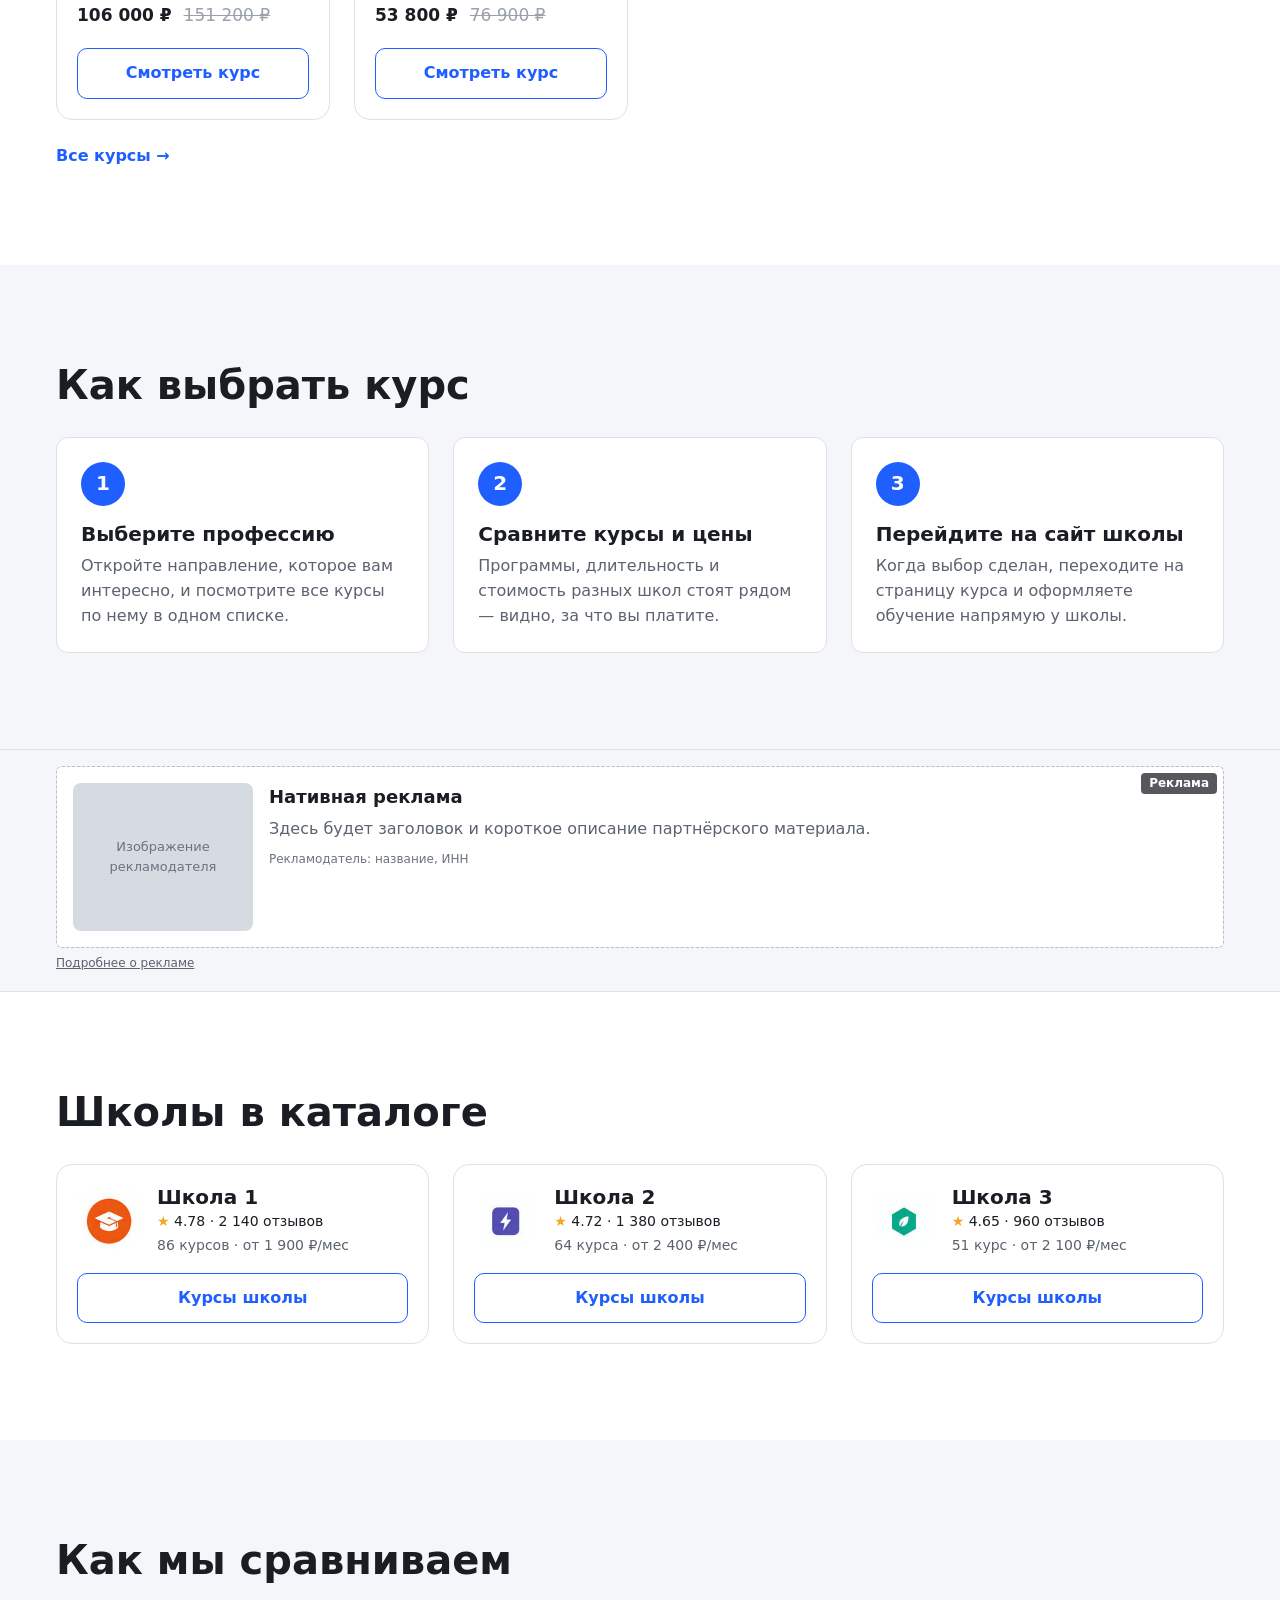
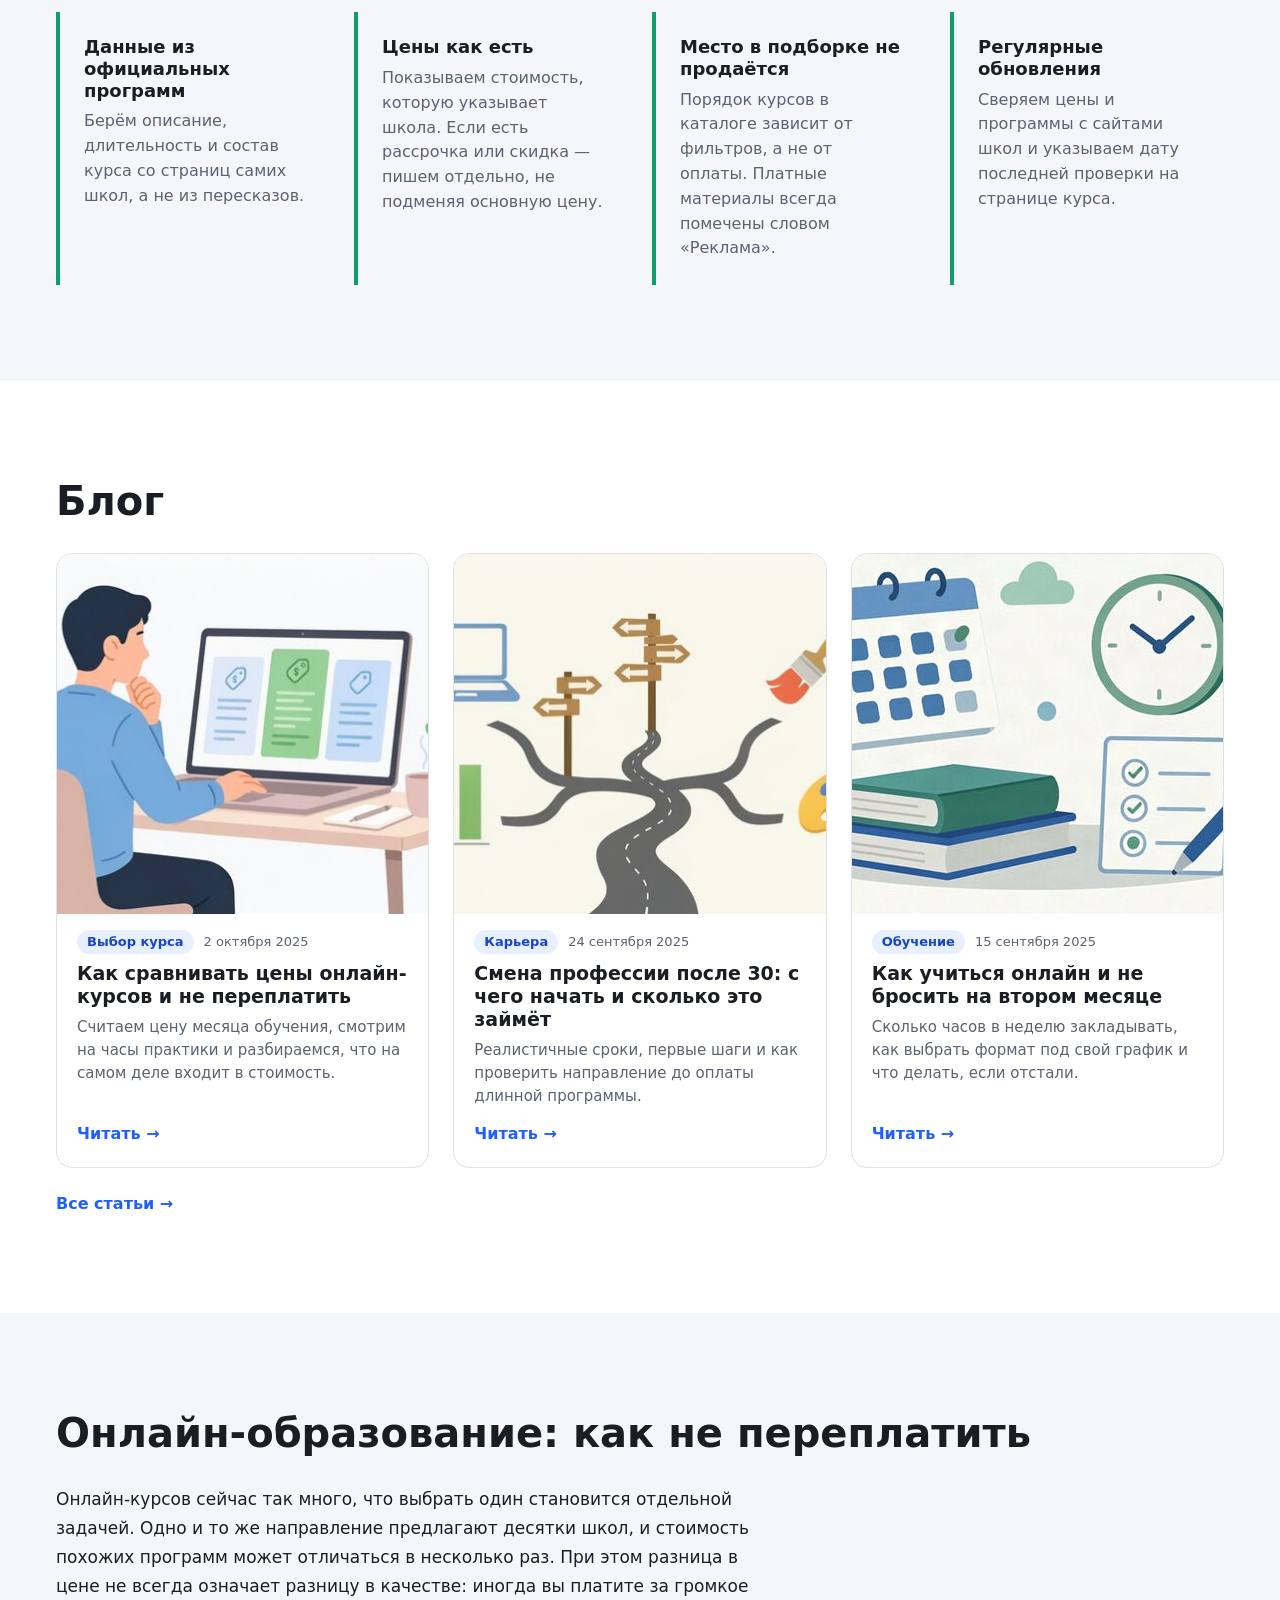
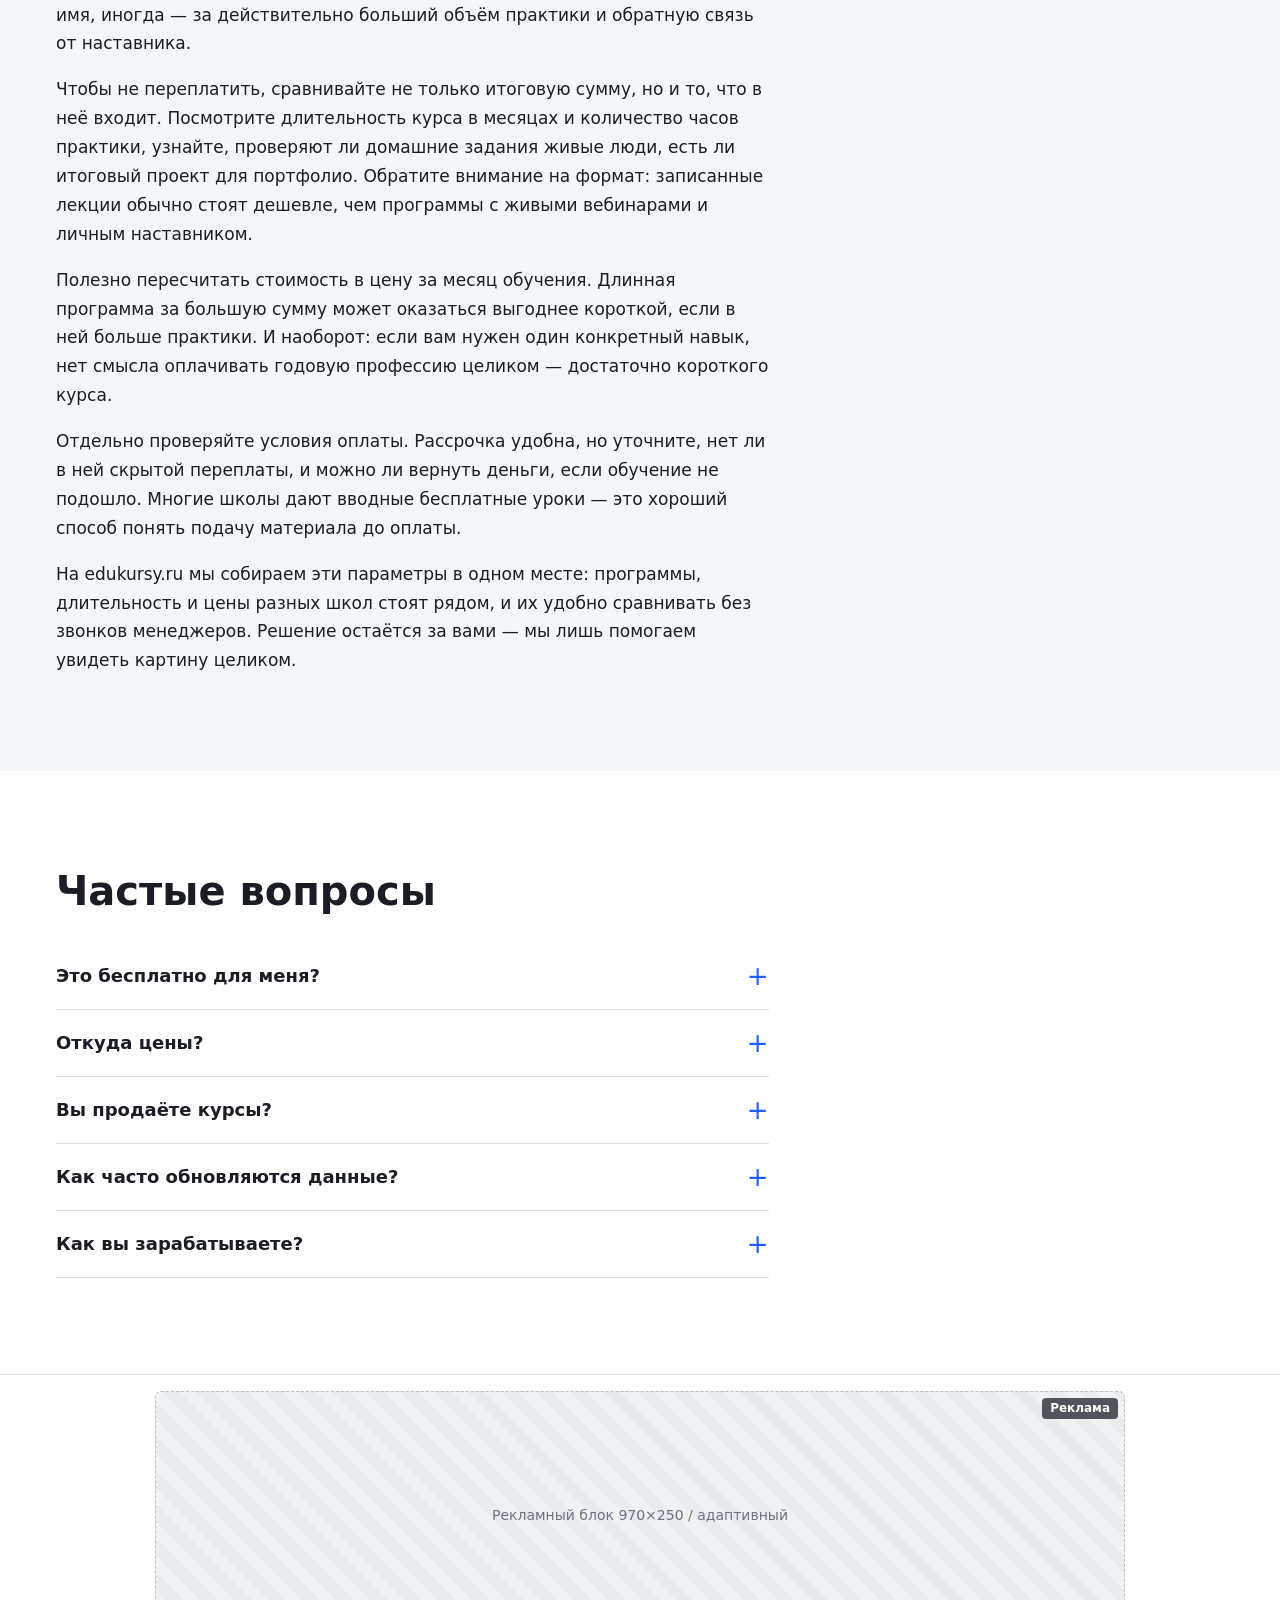
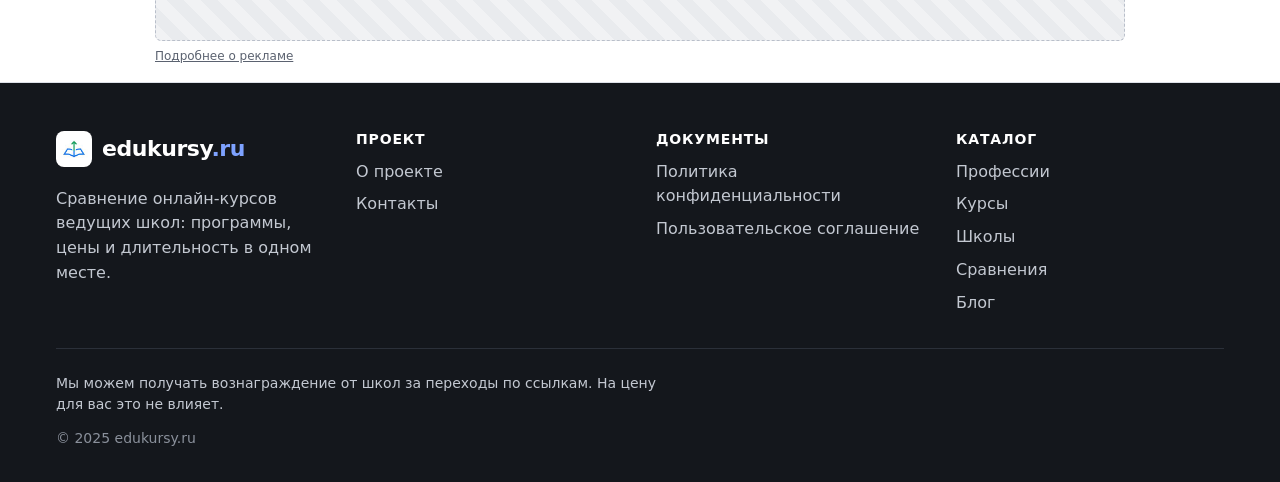
==== commit 45bddd63: "Добавил курсы и профессии" ====
--- a/public/main/index.html
+++ b/public/main/index.html
@@ -12,7 +12,10 @@
   <!-- ============ 1. ШАПКА ============ -->
   <header class="site-header">
     <div class="site-header__inner">
-      <a href="/" class="logo">edukursy<span>.ru</span></a>
+      <a href="/" class="logo">
+        <img src="img/logo.jpg" alt="" class="logo__img" width="36" height="36">
+        <span class="logo__text">edukursy<span>.ru</span></span>
+      </a>
 
       <button class="burger" type="button" aria-label="Открыть меню" aria-expanded="false" aria-controls="main-nav">
         <span></span><span></span><span></span>
@@ -21,6 +24,7 @@
       <nav class="main-nav" id="main-nav" aria-label="Основное меню">
         <ul>
           <li><a href="/professions/">Профессии</a></li>
+          <li><a href="/courses/">Курсы</a></li>
           <li><a href="/schools/">Школы</a></li>
           <li><a href="/compare/">Сравнения</a></li>
           <li><a href="/blog/">Блог</a></li>
@@ -30,16 +34,6 @@
     </div>
   </header>
 
-  <!-- ============ 3. РЕКЛАМНЫЙ СЛОТ 1 — лидерборд под шапкой ============ -->
-  <div class="ad-wrap ad-wrap--leaderboard">
-    <aside class="ad-slot ad-slot--leaderboard" aria-label="Реклама">
-      <span class="ad-label">Реклама</span>
-      <!-- AD SLOT: leaderboard_top | 970×90 desktop, адаптивный на мобильном. Сюда вставляется <a href="..." rel="sponsored noopener" target="_blank"><img ...></a> -->
-      <div class="ad-placeholder">Рекламный блок 970×90 / адаптивный</div>
-    </aside>
-    <a href="/privacy" class="ad-more">Подробнее о рекламе</a>
-  </div>
-
   <main>
 
     <!-- ============ 2. ПЕРВЫЙ ЭКРАН ============ -->
@@ -53,80 +47,153 @@
           <form class="search" action="/search/" method="get" role="search">
             <label for="hero-search" class="visually-hidden">Поиск курса</label>
             <input type="search" id="hero-search" name="q" class="search__input" placeholder="Что хотите освоить?">
-            <button type="submit" class="search__btn" aria-label="Найти">Найти</button>
+            <button type="submit" class="search__btn">Найти</button>
           </form>
         </div>
 
         <ul class="hero__stats">
-          <!-- DATA: stats.courses_total --><li><strong>1 240</strong> курсов</li>
-          <!-- DATA: stats.schools_total --><li><strong>35</strong> школ</li>
-          <!-- DATA: stats.professions_total --><li><strong>48</strong> профессий</li>
+          <li><strong><!-- DATA: stats.courses_total -->1 240</strong> курсов</li>
+          <li><strong><!-- DATA: stats.schools_total -->3</strong> школы</li>
+          <li><strong><!-- DATA: stats.professions_total -->48</strong> профессий</li>
         </ul>
       </div>
 
       <div class="hero__media">
-        <div class="placeholder placeholder--hero">Иллюстрация первого экрана</div>
+        <img src="img/hero.jpg" alt="Девушка проходит онлайн-курс за ноутбуком" class="hero__img" width="900" height="900">
+      </div>
+    </section>
+
+    <!-- ============ ВИДЖЕТ ПОДБОРА КУРСА ============ -->
+    <section class="section section--picker" id="picker">
+      <div class="picker">
+        <div class="picker__head">
+          <h2 class="picker__title">Подберите курс за минуту</h2>
+          <p class="picker__subtitle">Отметьте, что важно, — покажем подходящие программы всех школ каталога.</p>
+        </div>
+
+        <form class="picker__form" action="/courses/" method="get">
+          <!-- DATA: варианты направлений из базы -->
+          <div class="picker__field">
+            <label for="pk-direction" class="picker__label">Направление</label>
+            <select id="pk-direction" name="profession" class="picker__select">
+              <option value="">Любое</option>
+              <option value="programmist">Программирование</option>
+              <option value="dizajner">Дизайн</option>
+              <option value="marketolog">Маркетинг</option>
+              <option value="analitik-dannyh">Аналитика данных</option>
+              <option value="menedzher-proektov">Управление проектами</option>
+              <option value="testirovshchik">Тестирование</option>
+            </select>
+          </div>
+
+          <fieldset class="picker__field">
+            <legend class="picker__label">Ваш уровень</legend>
+            <div class="chips">
+              <label class="chip"><input type="radio" name="level" value="zero" checked><span>С нуля</span></label>
+              <label class="chip"><input type="radio" name="level" value="base"><span>Есть база</span></label>
+              <label class="chip"><input type="radio" name="level" value="pro"><span>Опытный</span></label>
+            </div>
+          </fieldset>
+
+          <fieldset class="picker__field">
+            <legend class="picker__label">Длительность</legend>
+            <div class="chips">
+              <label class="chip"><input type="radio" name="duration" value="short"><span>До 3 мес</span></label>
+              <label class="chip"><input type="radio" name="duration" value="mid" checked><span>3–9 мес</span></label>
+              <label class="chip"><input type="radio" name="duration" value="long"><span>Больше 9 мес</span></label>
+            </div>
+          </fieldset>
+
+          <div class="picker__field">
+            <label for="pk-budget" class="picker__label">Бюджет до <output id="pk-budget-out" for="pk-budget">150 000 ₽</output></label>
+            <input type="range" id="pk-budget" name="price_max" class="picker__range" min="10000" max="300000" step="5000" value="150000">
+            <div class="picker__range-scale"><span>10 000 ₽</span><span>300 000 ₽</span></div>
+          </div>
+
+          <div class="picker__field picker__field--checks">
+            <label class="check"><input type="checkbox" name="installment" value="1" checked><span>Есть рассрочка</span></label>
+            <label class="check"><input type="checkbox" name="mentor" value="1"><span>С наставником</span></label>
+            <label class="check"><input type="checkbox" name="certificate" value="1"><span>Диплом или сертификат</span></label>
+          </div>
+
+          <div class="picker__submit">
+            <button type="submit" class="btn btn--primary btn--lg btn--block">Показать курсы</button>
+            <p class="picker__note">Найдено <strong><!-- DATA: picker.found_count -->86</strong> курсов</p>
+          </div>
+        </form>
       </div>
     </section>
 
     <!-- ============ 4. ПОПУЛЯРНЫЕ ПРОФЕССИИ ============ -->
     <section class="section section--light" id="professions">
-      <h2 class="section__title">Популярные направления</h2>
+      <h2 class="section__title">Популярные профессии</h2>
 
       <div class="grid profession-grid">
         <!-- DATA: цикл по профессиям, 8-12 штук. Блок-образец: article.profession-card -->
         <article class="profession-card">
-          <a href="/professions/programmist/" class="profession-card__link"><!-- DATA: profession.url -->
-            <div class="profession-card__icon placeholder">Иконка</div><!-- DATA: profession.icon -->
+          <img src="img/prof-dev.jpg" alt="" class="profession-card__img" width="640" height="360" loading="lazy"><!-- DATA: profession.image -->
+          <div class="profession-card__body">
             <h3 class="profession-card__name"><!-- DATA: profession.name -->Программист</h3>
-            <p class="profession-card__count"><!-- DATA: profession.courses_count -->212 курсов</p>
-            <p class="profession-card__price">от <!-- DATA: profession.min_price -->2 900 ₽</p>
-          </a>
+            <p class="profession-card__count"><!-- DATA: profession.courses_count -->212 курсов · 3 школы</p>
+            <p class="profession-card__price">от <!-- DATA: profession.min_price_month -->2 900 ₽/мес</p>
+            <p class="profession-card__total">или от <!-- DATA: profession.min_price -->69 000 ₽</p>
+            <a href="/professions/programmist/" class="btn btn--outline btn--block profession-card__btn">Смотреть курсы</a><!-- DATA: profession.url -->
+          </div>
         </article>
 
         <article class="profession-card">
-          <a href="/professions/dizajner/" class="profession-card__link">
-            <div class="profession-card__icon placeholder">Иконка</div>
+          <img src="img/prof-design.jpg" alt="" class="profession-card__img" width="640" height="360" loading="lazy">
+          <div class="profession-card__body">
             <h3 class="profession-card__name"><!-- DATA: profession.name -->Дизайнер</h3>
-            <p class="profession-card__count"><!-- DATA: profession.courses_count -->164 курса</p>
-            <p class="profession-card__price">от <!-- DATA: profession.min_price -->2 500 ₽</p>
-          </a>
+            <p class="profession-card__count"><!-- DATA: profession.courses_count -->164 курса · 3 школы</p>
+            <p class="profession-card__price">от <!-- DATA: profession.min_price_month -->2 500 ₽/мес</p>
+            <p class="profession-card__total">или от <!-- DATA: profession.min_price -->54 000 ₽</p>
+            <a href="/professions/dizajner/" class="btn btn--outline btn--block profession-card__btn">Смотреть курсы</a>
+          </div>
         </article>
 
         <article class="profession-card">
-          <a href="/professions/marketolog/" class="profession-card__link">
-            <div class="profession-card__icon placeholder">Иконка</div>
+          <img src="img/prof-marketing.jpg" alt="" class="profession-card__img" width="640" height="360" loading="lazy">
+          <div class="profession-card__body">
             <h3 class="profession-card__name"><!-- DATA: profession.name -->Маркетолог</h3>
-            <p class="profession-card__count"><!-- DATA: profession.courses_count -->138 курсов</p>
-            <p class="profession-card__price">от <!-- DATA: profession.min_price -->1 900 ₽</p>
-          </a>
+            <p class="profession-card__count"><!-- DATA: profession.courses_count -->138 курсов · 3 школы</p>
+            <p class="profession-card__price">от <!-- DATA: profession.min_price_month -->1 900 ₽/мес</p>
+            <p class="profession-card__total">или от <!-- DATA: profession.min_price -->42 000 ₽</p>
+            <a href="/professions/marketolog/" class="btn btn--outline btn--block profession-card__btn">Смотреть курсы</a>
+          </div>
         </article>
 
         <article class="profession-card">
-          <a href="/professions/analitik-dannyh/" class="profession-card__link">
-            <div class="profession-card__icon placeholder">Иконка</div>
+          <img src="img/prof-analyst.jpg" alt="" class="profession-card__img" width="640" height="360" loading="lazy">
+          <div class="profession-card__body">
             <h3 class="profession-card__name"><!-- DATA: profession.name -->Аналитик данных</h3>
-            <p class="profession-card__count"><!-- DATA: profession.courses_count -->97 курсов</p>
-            <p class="profession-card__price">от <!-- DATA: profession.min_price -->3 400 ₽</p>
-          </a>
+            <p class="profession-card__count"><!-- DATA: profession.courses_count -->97 курсов · 3 школы</p>
+            <p class="profession-card__price">от <!-- DATA: profession.min_price_month -->3 400 ₽/мес</p>
+            <p class="profession-card__total">или от <!-- DATA: profession.min_price -->81 000 ₽</p>
+            <a href="/professions/analitik-dannyh/" class="btn btn--outline btn--block profession-card__btn">Смотреть курсы</a>
+          </div>
         </article>
 
         <article class="profession-card">
-          <a href="/professions/menedzher-proektov/" class="profession-card__link">
-            <div class="profession-card__icon placeholder">Иконка</div>
+          <img src="img/prof-pm.jpg" alt="" class="profession-card__img" width="640" height="360" loading="lazy">
+          <div class="profession-card__body">
             <h3 class="profession-card__name"><!-- DATA: profession.name -->Менеджер проектов</h3>
-            <p class="profession-card__count"><!-- DATA: profession.courses_count -->74 курса</p>
-            <p class="profession-card__price">от <!-- DATA: profession.min_price -->2 700 ₽</p>
-          </a>
+            <p class="profession-card__count"><!-- DATA: profession.courses_count -->74 курса · 2 школы</p>
+            <p class="profession-card__price">от <!-- DATA: profession.min_price_month -->2 700 ₽/мес</p>
+            <p class="profession-card__total">или от <!-- DATA: profession.min_price -->58 000 ₽</p>
+            <a href="/professions/menedzher-proektov/" class="btn btn--outline btn--block profession-card__btn">Смотреть курсы</a>
+          </div>
         </article>
 
         <article class="profession-card">
-          <a href="/professions/testirovshchik/" class="profession-card__link">
-            <div class="profession-card__icon placeholder">Иконка</div>
+          <img src="img/prof-qa.jpg" alt="" class="profession-card__img" width="640" height="360" loading="lazy">
+          <div class="profession-card__body">
             <h3 class="profession-card__name"><!-- DATA: profession.name -->Тестировщик</h3>
-            <p class="profession-card__count"><!-- DATA: profession.courses_count -->58 курсов</p>
-            <p class="profession-card__price">от <!-- DATA: profession.min_price -->2 200 ₽</p>
-          </a>
+            <p class="profession-card__count"><!-- DATA: profession.courses_count -->58 курсов · 3 школы</p>
+            <p class="profession-card__price">от <!-- DATA: profession.min_price_month -->2 200 ₽/мес</p>
+            <p class="profession-card__total">или от <!-- DATA: profession.min_price -->47 000 ₽</p>
+            <a href="/professions/testirovshchik/" class="btn btn--outline btn--block profession-card__btn">Смотреть курсы</a>
+          </div>
         </article>
         <!-- /DATA: конец цикла по профессиям -->
       </div>
@@ -134,7 +201,7 @@
       <p class="section__more"><a href="/professions/" class="link-arrow">Все профессии →</a></p>
     </section>
 
-    <!-- ============ 5. РЕКЛАМНЫЙ СЛОТ 2 — адаптивный ============ -->
+    <!-- ============ РЕКЛАМНЫЙ СЛОТ 2 — адаптивный ============ -->
     <div class="ad-wrap ad-wrap--inline">
       <aside class="ad-slot ad-slot--inline" aria-label="Реклама">
         <span class="ad-label">Реклама</span>
@@ -144,25 +211,141 @@
       <a href="/privacy" class="ad-more">Подробнее о рекламе</a>
     </div>
 
-    <!-- ============ 6. КАК ЭТО РАБОТАЕТ ============ -->
-    <section class="section" id="how">
+    <!-- ============ ПОПУЛЯРНЫЕ КУРСЫ ============ -->
+    <section class="section" id="courses">
+      <h2 class="section__title">Популярные курсы</h2>
+
+      <div class="grid course-grid">
+        <!-- DATA: цикл по курсам, 6-12 штук. Блок-образец: article.course-card -->
+        <article class="course-card">
+          <img src="img/prof-dev.jpg" alt="" class="course-card__img" width="640" height="360" loading="lazy"><!-- DATA: course.image -->
+          <div class="course-card__body">
+            <div class="course-card__school">
+              <img src="img/school-1.jpg" alt="" class="course-card__logo" width="24" height="24"><!-- DATA: course.school.logo -->
+              <span><!-- DATA: course.school.name -->Школа 1</span>
+            </div>
+            <p class="course-card__rating"><span class="course-card__stars"><!-- DATA: course.rating -->4.81</span> <span class="course-card__reviews"><!-- DATA: course.reviews_count -->640 отзывов</span></p>
+            <h3 class="course-card__title"><!-- DATA: course.name -->Специалист по информационной безопасности</h3>
+            <p class="course-card__meta"><!-- DATA: course.duration -->12 мес · <!-- DATA: course.format -->с наставником</p>
+            <div class="course-card__prices">
+              <p class="course-card__month"><!-- DATA: course.price_month -->4 181 ₽/мес <s><!-- DATA: course.old_price_month -->6 972 ₽/мес</s></p>
+              <p class="course-card__total"><!-- DATA: course.price -->128 000 ₽ <s><!-- DATA: course.old_price -->251 000 ₽</s></p>
+            </div>
+            <a href="/courses/infobez-school-1/" class="btn btn--outline btn--block">Смотреть курс</a><!-- DATA: course.url -->
+          </div>
+        </article>
+
+        <article class="course-card">
+          <img src="img/prof-dev.jpg" alt="" class="course-card__img" width="640" height="360" loading="lazy">
+          <div class="course-card__body">
+            <div class="course-card__school">
+              <img src="img/school-2.jpg" alt="" class="course-card__logo" width="24" height="24">
+              <span><!-- DATA: course.school.name -->Школа 2</span>
+            </div>
+            <p class="course-card__rating"><span class="course-card__stars">4.80</span> <span class="course-card__reviews">213 отзывов</span></p>
+            <h3 class="course-card__title"><!-- DATA: course.name -->Java-разработчик с нуля</h3>
+            <p class="course-card__meta">10 мес · с наставником</p>
+            <div class="course-card__prices">
+              <p class="course-card__month">5 773 ₽/мес <s>7 933 ₽/мес</s></p>
+              <p class="course-card__total">101 150 ₽ <s>139 000 ₽</s></p>
+            </div>
+            <a href="/courses/java-school-2/" class="btn btn--outline btn--block">Смотреть курс</a>
+          </div>
+        </article>
+
+        <article class="course-card">
+          <img src="img/prof-qa.jpg" alt="" class="course-card__img" width="640" height="360" loading="lazy">
+          <div class="course-card__body">
+            <div class="course-card__school">
+              <img src="img/school-3.jpg" alt="" class="course-card__logo" width="24" height="24">
+              <span><!-- DATA: course.school.name -->Школа 3</span>
+            </div>
+            <p class="course-card__rating"><span class="course-card__stars">4.65</span> <span class="course-card__reviews">800 отзывов</span></p>
+            <h3 class="course-card__title"><!-- DATA: course.name -->QA-инженер: первый уровень бесплатно</h3>
+            <p class="course-card__meta">8 мес · записи + ревью</p>
+            <div class="course-card__prices">
+              <p class="course-card__month course-card__month--none">Рассрочки нет</p>
+              <p class="course-card__total">159 500 ₽</p>
+            </div>
+            <a href="/courses/qa-school-3/" class="btn btn--outline btn--block">Смотреть курс</a>
+          </div>
+        </article>
+
+        <article class="course-card">
+          <img src="img/prof-design.jpg" alt="" class="course-card__img" width="640" height="360" loading="lazy">
+          <div class="course-card__body">
+            <div class="course-card__school">
+              <img src="img/school-1.jpg" alt="" class="course-card__logo" width="24" height="24">
+              <span><!-- DATA: course.school.name -->Школа 1</span>
+            </div>
+            <p class="course-card__rating"><span class="course-card__stars">4.74</span> <span class="course-card__reviews">412 отзывов</span></p>
+            <h3 class="course-card__title"><!-- DATA: course.name -->UX/UI-дизайнер с нуля до портфолио</h3>
+            <p class="course-card__meta">9 мес · с наставником</p>
+            <div class="course-card__prices">
+              <p class="course-card__month">3 950 ₽/мес <s>5 640 ₽/мес</s></p>
+              <p class="course-card__total">94 800 ₽ <s>135 400 ₽</s></p>
+            </div>
+            <a href="/courses/uxui-school-1/" class="btn btn--outline btn--block">Смотреть курс</a>
+          </div>
+        </article>
+
+        <article class="course-card">
+          <img src="img/prof-analyst.jpg" alt="" class="course-card__img" width="640" height="360" loading="lazy">
+          <div class="course-card__body">
+            <div class="course-card__school">
+              <img src="img/school-2.jpg" alt="" class="course-card__logo" width="24" height="24">
+              <span><!-- DATA: course.school.name -->Школа 2</span>
+            </div>
+            <p class="course-card__rating"><span class="course-card__stars">4.70</span> <span class="course-card__reviews">298 отзывов</span></p>
+            <h3 class="course-card__title"><!-- DATA: course.name -->Аналитик данных: SQL, Python, BI</h3>
+            <p class="course-card__meta">7 мес · вебинары</p>
+            <div class="course-card__prices">
+              <p class="course-card__month">4 420 ₽/мес <s>6 300 ₽/мес</s></p>
+              <p class="course-card__total">106 000 ₽ <s>151 200 ₽</s></p>
+            </div>
+            <a href="/courses/analytics-school-2/" class="btn btn--outline btn--block">Смотреть курс</a>
+          </div>
+        </article>
+
+        <article class="course-card">
+          <img src="img/prof-marketing.jpg" alt="" class="course-card__img" width="640" height="360" loading="lazy">
+          <div class="course-card__body">
+            <div class="course-card__school">
+              <img src="img/school-3.jpg" alt="" class="course-card__logo" width="24" height="24">
+              <span><!-- DATA: course.school.name -->Школа 3</span>
+            </div>
+            <p class="course-card__rating"><span class="course-card__stars">4.58</span> <span class="course-card__reviews">187 отзывов</span></p>
+            <h3 class="course-card__title"><!-- DATA: course.name -->Интернет-маркетолог</h3>
+            <p class="course-card__meta">6 мес · записи + практика</p>
+            <div class="course-card__prices">
+              <p class="course-card__month">2 990 ₽/мес <s>4 270 ₽/мес</s></p>
+              <p class="course-card__total">53 800 ₽ <s>76 900 ₽</s></p>
+            </div>
+            <a href="/courses/marketing-school-3/" class="btn btn--outline btn--block">Смотреть курс</a>
+          </div>
+        </article>
+        <!-- /DATA: конец цикла по курсам -->
+      </div>
+
+      <p class="section__more"><a href="/courses/" class="link-arrow">Все курсы →</a></p>
+    </section>
+
+    <!-- ============ КАК ЭТО РАБОТАЕТ ============ -->
+    <section class="section section--light" id="how">
       <h2 class="section__title">Как выбрать курс</h2>
 
       <ol class="steps">
         <li class="step">
-          <div class="step__icon placeholder">Иконка</div>
           <span class="step__num">1</span>
           <h3 class="step__title">Выберите профессию</h3>
           <p class="step__text">Откройте направление, которое вам интересно, и посмотрите все курсы по нему в одном списке.</p>
         </li>
         <li class="step">
-          <div class="step__icon placeholder">Иконка</div>
           <span class="step__num">2</span>
           <h3 class="step__title">Сравните курсы и цены</h3>
           <p class="step__text">Программы, длительность и стоимость разных школ стоят рядом — видно, за что вы платите.</p>
         </li>
         <li class="step">
-          <div class="step__icon placeholder">Иконка</div>
           <span class="step__num">3</span>
           <h3 class="step__title">Перейдите на сайт школы</h3>
           <p class="step__text">Когда выбор сделан, переходите на страницу курса и оформляете обучение напрямую у школы.</p>
@@ -170,7 +353,7 @@
       </ol>
     </section>
 
-    <!-- ============ 7. РЕКЛАМНЫЙ СЛОТ 3 — нативный ============ -->
+    <!-- ============ РЕКЛАМНЫЙ СЛОТ 3 — нативный ============ -->
     <div class="ad-wrap ad-wrap--native">
       <aside class="ad-slot ad-slot--native" aria-label="Реклама">
         <span class="ad-label">Реклама</span>
@@ -187,67 +370,47 @@
       <a href="/privacy" class="ad-more">Подробнее о рекламе</a>
     </div>
 
-    <!-- ============ 8. ШКОЛЫ В КАТАЛОГЕ ============ -->
-    <section class="section section--light" id="schools">
+    <!-- ============ ШКОЛЫ В КАТАЛОГЕ ============ -->
+    <section class="section" id="schools">
       <h2 class="section__title">Школы в каталоге</h2>
 
       <div class="grid school-grid">
-        <!-- DATA: цикл по школам, любое количество — 3, 10, 25. Блок-образец: article.school-card -->
+        <!-- DATA: цикл по школам, любое количество. Блок-образец: article.school-card -->
         <article class="school-card">
-          <a href="/schools/school-1/" class="school-card__link"><!-- DATA: school.url -->
-            <div class="school-card__logo placeholder">Логотип школы</div><!-- DATA: school.logo -->
+          <img src="img/school-1.jpg" alt="" class="school-card__logo" width="64" height="64"><!-- DATA: school.logo -->
+          <div class="school-card__body">
             <h3 class="school-card__name"><!-- DATA: school.name -->Школа 1</h3>
-            <p class="school-card__count"><!-- DATA: school.courses_count -->86 курсов</p>
-          </a>
+            <p class="school-card__rating"><!-- DATA: school.rating -->4.78 · <!-- DATA: school.reviews_count -->2 140 отзывов</p>
+            <p class="school-card__count"><!-- DATA: school.courses_count -->86 курсов · от <!-- DATA: school.min_price -->1 900 ₽/мес</p>
+          </div>
+          <a href="/schools/school-1/" class="btn btn--outline school-card__btn">Курсы школы</a><!-- DATA: school.url -->
         </article>
 
         <article class="school-card">
-          <a href="/schools/school-2/" class="school-card__link">
-            <div class="school-card__logo placeholder">Логотип школы</div>
+          <img src="img/school-2.jpg" alt="" class="school-card__logo" width="64" height="64">
+          <div class="school-card__body">
             <h3 class="school-card__name"><!-- DATA: school.name -->Школа 2</h3>
-            <p class="school-card__count"><!-- DATA: school.courses_count -->64 курса</p>
-          </a>
+            <p class="school-card__rating">4.72 · 1 380 отзывов</p>
+            <p class="school-card__count">64 курса · от 2 400 ₽/мес</p>
+          </div>
+          <a href="/schools/school-2/" class="btn btn--outline school-card__btn">Курсы школы</a>
         </article>
 
         <article class="school-card">
-          <a href="/schools/school-3/" class="school-card__link">
-            <div class="school-card__logo placeholder">Логотип школы</div>
+          <img src="img/school-3.jpg" alt="" class="school-card__logo" width="64" height="64">
+          <div class="school-card__body">
             <h3 class="school-card__name"><!-- DATA: school.name -->Школа 3</h3>
-            <p class="school-card__count"><!-- DATA: school.courses_count -->51 курс</p>
-          </a>
-        </article>
-
-        <article class="school-card">
-          <a href="/schools/school-4/" class="school-card__link">
-            <div class="school-card__logo placeholder">Логотип школы</div>
-            <h3 class="school-card__name"><!-- DATA: school.name -->Школа 4</h3>
-            <p class="school-card__count"><!-- DATA: school.courses_count -->42 курса</p>
-          </a>
-        </article>
-
-        <article class="school-card">
-          <a href="/schools/school-5/" class="school-card__link">
-            <div class="school-card__logo placeholder">Логотип школы</div>
-            <h3 class="school-card__name"><!-- DATA: school.name -->Школа 5</h3>
-            <p class="school-card__count"><!-- DATA: school.courses_count -->37 курсов</p>
-          </a>
-        </article>
-
-        <article class="school-card">
-          <a href="/schools/school-6/" class="school-card__link">
-            <div class="school-card__logo placeholder">Логотип школы</div>
-            <h3 class="school-card__name"><!-- DATA: school.name -->Школа 6</h3>
-            <p class="school-card__count"><!-- DATA: school.courses_count -->29 курсов</p>
-          </a>
+            <p class="school-card__rating">4.65 · 960 отзывов</p>
+            <p class="school-card__count">51 курс · от 2 100 ₽/мес</p>
+          </div>
+          <a href="/schools/school-3/" class="btn btn--outline school-card__btn">Курсы школы</a>
         </article>
         <!-- /DATA: конец цикла по школам -->
       </div>
-
-      <p class="section__more"><a href="/schools/" class="link-arrow">Все школы →</a></p>
-    </section>
-
-    <!-- ============ 9. КАК МЫ СРАВНИВАЕМ ============ -->
-    <section class="section" id="trust">
+    </section>
+
+    <!-- ============ КАК МЫ СРАВНИВАЕМ ============ -->
+    <section class="section section--light" id="trust">
       <h2 class="section__title">Как мы сравниваем</h2>
 
       <ul class="grid trust-grid">
@@ -270,7 +433,54 @@
       </ul>
     </section>
 
-    <!-- ============ 10. SEO-ТЕКСТ ============ -->
+    <!-- ============ БЛОГ ============ -->
+    <section class="section" id="blog">
+      <h2 class="section__title">Блог</h2>
+
+      <div class="grid blog-grid">
+        <!-- DATA: цикл по статьям, 3-6 последних. Блок-образец: article.post-card -->
+        <article class="post-card">
+          <a href="/blog/kak-sravnivat-ceny-kursov/" class="post-card__link"><!-- DATA: post.url -->
+            <img src="img/blog-1.jpg" alt="" class="post-card__img" width="640" height="360" loading="lazy"><!-- DATA: post.image -->
+            <div class="post-card__body">
+              <p class="post-card__meta"><span class="post-card__tag"><!-- DATA: post.category -->Выбор курса</span> <time datetime="2025-10-02"><!-- DATA: post.date -->2 октября 2025</time></p>
+              <h3 class="post-card__title"><!-- DATA: post.title -->Как сравнивать цены онлайн-курсов и не переплатить</h3>
+              <p class="post-card__excerpt"><!-- DATA: post.excerpt -->Считаем цену месяца обучения, смотрим на часы практики и разбираемся, что на самом деле входит в стоимость.</p>
+              <span class="post-card__more">Читать →</span>
+            </div>
+          </a>
+        </article>
+
+        <article class="post-card">
+          <a href="/blog/smena-professii-posle-30/" class="post-card__link">
+            <img src="img/blog-2.jpg" alt="" class="post-card__img" width="640" height="360" loading="lazy">
+            <div class="post-card__body">
+              <p class="post-card__meta"><span class="post-card__tag">Карьера</span> <time datetime="2025-09-24">24 сентября 2025</time></p>
+              <h3 class="post-card__title">Смена профессии после 30: с чего начать и сколько это займёт</h3>
+              <p class="post-card__excerpt">Реалистичные сроки, первые шаги и как проверить направление до оплаты длинной программы.</p>
+              <span class="post-card__more">Читать →</span>
+            </div>
+          </a>
+        </article>
+
+        <article class="post-card">
+          <a href="/blog/uchitsya-i-rabotat/" class="post-card__link">
+            <img src="img/blog-3.jpg" alt="" class="post-card__img" width="640" height="360" loading="lazy">
+            <div class="post-card__body">
+              <p class="post-card__meta"><span class="post-card__tag">Обучение</span> <time datetime="2025-09-15">15 сентября 2025</time></p>
+              <h3 class="post-card__title">Как учиться онлайн и не бросить на втором месяце</h3>
+              <p class="post-card__excerpt">Сколько часов в неделю закладывать, как выбрать формат под свой график и что делать, если отстали.</p>
+              <span class="post-card__more">Читать →</span>
+            </div>
+          </a>
+        </article>
+        <!-- /DATA: конец цикла по статьям -->
+      </div>
+
+      <p class="section__more"><a href="/blog/" class="link-arrow">Все статьи →</a></p>
+    </section>
+
+    <!-- ============ SEO-ТЕКСТ ============ -->
     <section class="section section--light" id="about-text">
       <h2 class="section__title">Онлайн-образование: как не переплатить</h2>
       <div class="prose">
@@ -282,7 +492,7 @@
       </div>
     </section>
 
-    <!-- ============ 11. FAQ (schema.org FAQPage) ============ -->
+    <!-- ============ FAQ (schema.org FAQPage) ============ -->
     <section class="section" id="faq" itemscope itemtype="https://schema.org/FAQPage">
       <h2 class="section__title">Частые вопросы</h2>
 
@@ -348,7 +558,7 @@
 
   </main>
 
-  <!-- ============ 12. РЕКЛАМНЫЙ СЛОТ 4 — перед подвалом ============ -->
+  <!-- ============ РЕКЛАМНЫЙ СЛОТ 4 — перед подвалом ============ -->
   <div class="ad-wrap ad-wrap--bottom">
     <aside class="ad-slot ad-slot--bottom" aria-label="Реклама">
       <span class="ad-label">Реклама</span>
@@ -358,11 +568,14 @@
     <a href="/privacy" class="ad-more">Подробнее о рекламе</a>
   </div>
 
-  <!-- ============ 13. ПОДВАЛ ============ -->
+  <!-- ============ ПОДВАЛ ============ -->
   <footer class="site-footer">
     <div class="site-footer__top">
       <div class="site-footer__brand">
-        <a href="/" class="logo logo--light">edukursy<span>.ru</span></a>
+        <a href="/" class="logo logo--light">
+          <img src="img/logo.jpg" alt="" class="logo__img" width="36" height="36">
+          <span class="logo__text">edukursy<span>.ru</span></span>
+        </a>
         <p>Сравнение онлайн-курсов ведущих школ: программы, цены и длительность в одном месте.</p>
       </div>
 
@@ -386,6 +599,7 @@
         <h2 class="site-footer__heading">Каталог</h2>
         <ul>
           <li><a href="/professions/">Профессии</a></li>
+          <li><a href="/courses/">Курсы</a></li>
           <li><a href="/schools/">Школы</a></li>
           <li><a href="/compare/">Сравнения</a></li>
           <li><a href="/blog/">Блог</a></li>
--- a/public/main/style.css
+++ b/public/main/style.css
@@ -120,19 +120,27 @@
   justify-content: space-between;
 }
 .logo {
+  display: inline-flex;
+  align-items: center;
+  gap: 10px;
   font-size: 22px;
   font-weight: 800;
   letter-spacing: -0.02em;
   color: var(--c-text);
   text-decoration: none;
 }
-.logo span {
+.logo__img {
+  width: 36px;
+  height: 36px;
+  border-radius: 8px;
+}
+.logo__text span {
   color: var(--c-primary);
 }
 .logo--light {
   color: #fff;
 }
-.logo--light span {
+.logo--light .logo__text span {
   color: #7ea2ff;
 }
 
@@ -346,11 +354,12 @@
   margin-right: 4px;
 }
 
-.placeholder--hero {
-  min-height: 260px;
-  height: 100%;
-  border-radius: 20px;
-  font-size: 15px;
+.hero__img {
+  width: 100%;
+  aspect-ratio: 1 / 1;
+  max-height: 560px;
+  object-fit: cover;
+  border-radius: 24px;
 }
 
 @media (min-width: 480px) {
@@ -366,9 +375,6 @@
     gap: 64px;
     align-items: center;
   }
-  .placeholder--hero {
-    min-height: 520px;
-  }
 }
 
 /* ===== Сетки ===== */
@@ -381,49 +387,6 @@
   .grid {
     gap: 24px;
   }
-}
-
-/* ===== Карточка профессии ===== */
-.profession-card {
-  background: #fff;
-  border: 1px solid var(--c-border);
-  border-radius: var(--radius);
-  transition:
-    border-color 0.15s,
-    box-shadow 0.15s;
-}
-.profession-card:hover {
-  border-color: var(--c-primary);
-  box-shadow: 0 6px 20px rgba(20, 40, 90, 0.08);
-}
-.profession-card__link {
-  display: flex;
-  flex-direction: column;
-  gap: 6px;
-  height: 100%;
-  padding: 20px;
-  color: inherit;
-  text-decoration: none;
-}
-.profession-card__icon {
-  width: 56px;
-  height: 56px;
-  margin-bottom: 10px;
-  font-size: 11px;
-}
-.profession-card__name {
-  font-size: 20px;
-  font-weight: 700;
-}
-.profession-card__count {
-  color: var(--c-muted);
-}
-.profession-card__price {
-  margin-top: auto;
-  padding-top: 8px;
-  font-weight: 700;
-  color: var(--c-accent);
-  font-size: 18px;
 }
 
 /* ===== Шаги ===== */
@@ -438,12 +401,6 @@
   padding: 24px;
   border-radius: var(--radius);
   background: var(--c-bg-light);
-}
-.step__icon {
-  width: 64px;
-  height: 64px;
-  margin-bottom: 16px;
-  font-size: 11px;
 }
 .step__num {
   position: absolute;
@@ -461,41 +418,6 @@
 .step__text {
   color: var(--c-muted);
   max-width: 70ch;
-}
-
-/* ===== Карточка школы ===== */
-.school-grid {
-  grid-template-columns: repeat(auto-fill, minmax(200px, 1fr));
-}
-.school-card {
-  background: #fff;
-  border: 1px solid var(--c-border);
-  border-radius: var(--radius);
-  transition: border-color 0.15s;
-}
-.school-card:hover {
-  border-color: var(--c-primary);
-}
-.school-card__link {
-  display: flex;
-  flex-direction: column;
-  gap: 6px;
-  padding: 20px;
-  height: 100%;
-  color: inherit;
-  text-decoration: none;
-}
-.school-card__logo {
-  height: 80px;
-  margin-bottom: 10px;
-}
-.school-card__name {
-  font-size: 18px;
-  font-weight: 700;
-}
-.school-card__count {
-  color: var(--c-muted);
-  font-size: 15px;
 }
 
 /* ===== Доверие ===== */
@@ -629,9 +551,6 @@
 }
 
 /* Фиксированные высоты — защита от сдвига макета (CLS) */
-.ad-slot--leaderboard {
-  height: 100px;
-}
 .ad-slot--inline {
   height: 120px;
 }
@@ -644,11 +563,6 @@
 }
 
 @media (min-width: 768px) {
-  .ad-slot--leaderboard {
-    height: 90px;
-    max-width: 970px;
-    margin: 0 auto;
-  }
   .ad-slot--inline {
     height: 160px;
   }
@@ -657,7 +571,6 @@
     max-width: 970px;
     margin: 0 auto;
   }
-  .ad-wrap--leaderboard .ad-more,
   .ad-wrap--bottom .ad-more {
     display: block;
     max-width: 970px;
@@ -750,3 +663,389 @@
   font-size: 14px;
   color: #8a909b;
 }
+
+/* ===== Кнопки: доп. варианты ===== */
+.btn--outline {
+  padding: 12px 18px;
+  background: #fff;
+  color: var(--c-primary);
+  border: 1px solid var(--c-primary);
+  font-weight: 600;
+}
+.btn--outline:hover {
+  background: var(--c-primary);
+  color: #fff;
+}
+.btn--block {
+  display: flex;
+  width: 100%;
+}
+
+/* ===== Общая карточка ===== */
+.profession-card,
+.course-card,
+.school-card,
+.post-card {
+  display: flex;
+  flex-direction: column;
+  background: #fff;
+  border: 1px solid var(--c-border);
+  border-radius: 16px;
+  overflow: hidden;
+  transition: box-shadow 0.15s, border-color 0.15s;
+}
+.profession-card:hover,
+.course-card:hover,
+.school-card:hover,
+.post-card:hover {
+  border-color: #c3cbe0;
+  box-shadow: 0 8px 24px rgba(20, 40, 90, 0.08);
+}
+
+/* ===== Карточка профессии ===== */
+.profession-card__img,
+.course-card__img,
+.post-card__img {
+  width: 100%;
+  aspect-ratio: 16 / 9;
+  object-fit: cover;
+  background: var(--c-ph);
+}
+.profession-card__body,
+.course-card__body {
+  display: flex;
+  flex-direction: column;
+  gap: 6px;
+  flex: 1;
+  padding: 16px 20px 20px;
+}
+.profession-card__name {
+  font-size: 20px;
+  font-weight: 700;
+}
+.profession-card__count {
+  color: var(--c-muted);
+  font-size: 15px;
+}
+.profession-card__price {
+  margin-top: auto;
+  padding-top: 10px;
+  font-size: 20px;
+  font-weight: 800;
+}
+.profession-card__total {
+  color: var(--c-muted);
+  font-size: 15px;
+}
+.profession-card__btn {
+  margin-top: 14px;
+}
+
+/* ===== Карточка курса ===== */
+.course-card__school {
+  display: flex;
+  align-items: center;
+  gap: 8px;
+  font-size: 15px;
+}
+.course-card__logo {
+  width: 24px;
+  height: 24px;
+  border-radius: 6px;
+}
+.course-card__rating {
+  font-size: 14px;
+}
+.course-card__stars::after {
+  content: " ★";
+  color: #f5a524;
+}
+.course-card__reviews {
+  color: var(--c-muted);
+}
+.course-card__title {
+  font-size: 18px;
+  font-weight: 700;
+  margin-top: 4px;
+  display: -webkit-box;
+  -webkit-line-clamp: 2;
+  -webkit-box-orient: vertical;
+  overflow: hidden;
+  min-height: 2.4em;
+}
+.course-card__meta {
+  color: var(--c-muted);
+  font-size: 14px;
+}
+.course-card__prices {
+  margin-top: auto;
+  padding: 12px 0 14px;
+  font-weight: 700;
+}
+.course-card__month {
+  font-size: 17px;
+}
+.course-card__total {
+  font-size: 17px;
+  margin-top: 4px;
+}
+.course-card__prices s {
+  margin-left: 6px;
+  font-weight: 400;
+  color: #9aa1ad;
+}
+
+/* ===== Карточка школы ===== */
+.school-grid {
+  grid-template-columns: repeat(auto-fill, minmax(300px, 1fr));
+}
+.school-card {
+  flex-direction: row;
+  flex-wrap: wrap;
+  align-items: center;
+  gap: 16px;
+  padding: 20px;
+}
+.school-card__logo {
+  width: 64px;
+  height: 64px;
+  border-radius: 14px;
+  flex-shrink: 0;
+}
+.school-card__body {
+  flex: 1;
+  min-width: 0;
+}
+.school-card__name {
+  font-size: 20px;
+  font-weight: 700;
+}
+.school-card__rating {
+  font-size: 14px;
+  margin-top: 2px;
+}
+.school-card__rating::before {
+  content: "★ ";
+  color: #f5a524;
+}
+.school-card__count {
+  color: var(--c-muted);
+  font-size: 14px;
+  margin-top: 2px;
+}
+.school-card__btn {
+  width: 100%;
+}
+
+/* ===== Шаги (без иконок) ===== */
+.step {
+  background: #fff;
+  border: 1px solid var(--c-border);
+}
+.step__num {
+  position: static;
+  display: inline-flex;
+  align-items: center;
+  justify-content: center;
+  width: 44px;
+  height: 44px;
+  margin-bottom: 16px;
+  border-radius: 50%;
+  font-size: 20px;
+  color: #fff;
+  background: var(--c-primary);
+}
+
+/* ===== Блог ===== */
+.blog-grid {
+  grid-template-columns: repeat(auto-fill, minmax(300px, 1fr));
+}
+.post-card__link {
+  display: flex;
+  flex-direction: column;
+  height: 100%;
+  color: inherit;
+  text-decoration: none;
+}
+.post-card__body {
+  display: flex;
+  flex-direction: column;
+  gap: 8px;
+  flex: 1;
+  padding: 16px 20px 20px;
+}
+.post-card__meta {
+  display: flex;
+  flex-wrap: wrap;
+  align-items: center;
+  gap: 10px;
+  font-size: 13px;
+  color: var(--c-muted);
+}
+.post-card__tag {
+  padding: 2px 10px;
+  border-radius: 999px;
+  background: #e8efff;
+  color: var(--c-primary-dark);
+  font-weight: 600;
+}
+.post-card__title {
+  font-size: 19px;
+  font-weight: 700;
+}
+.post-card__excerpt {
+  color: var(--c-muted);
+  font-size: 15px;
+}
+.post-card__more {
+  margin-top: auto;
+  padding-top: 6px;
+  font-weight: 600;
+  color: var(--c-primary);
+}
+
+/* ===== Виджет подбора курса ===== */
+.section--picker {
+  background: var(--c-primary);
+}
+.picker {
+  display: grid;
+  gap: 28px;
+  color: #fff;
+}
+.picker__title {
+  font-size: clamp(26px, 3.2vw, 40px);
+  font-weight: 800;
+}
+.picker__subtitle {
+  margin-top: 10px;
+  max-width: 50ch;
+  color: #dbe5ff;
+  font-size: 17px;
+}
+.picker__form {
+  display: grid;
+  grid-template-columns: repeat(auto-fit, minmax(240px, 1fr));
+  gap: 20px;
+  padding: 24px;
+  background: #fff;
+  color: var(--c-text);
+  border-radius: 20px;
+  box-shadow: 0 20px 40px rgba(10, 30, 90, 0.25);
+}
+.picker__field {
+  margin: 0;
+  padding: 0;
+  border: 0;
+  min-width: 0;
+}
+.picker__label {
+  display: block;
+  margin-bottom: 8px;
+  padding: 0;
+  font-size: 14px;
+  font-weight: 600;
+  color: var(--c-muted);
+}
+.picker__label output {
+  color: var(--c-text);
+  font-weight: 700;
+}
+.picker__select {
+  width: 100%;
+  padding: 12px 14px;
+  font: inherit;
+  color: var(--c-text);
+  background: var(--c-bg-light);
+  border: 1px solid var(--c-border);
+  border-radius: 10px;
+}
+.chips {
+  display: flex;
+  flex-wrap: wrap;
+  gap: 8px;
+}
+.chip input,
+.check input {
+  position: absolute;
+  opacity: 0;
+  pointer-events: none;
+}
+.chip span {
+  display: inline-block;
+  padding: 9px 14px;
+  border: 1px solid var(--c-border);
+  border-radius: 999px;
+  background: var(--c-bg-light);
+  font-size: 15px;
+  cursor: pointer;
+}
+.chip input:checked + span {
+  background: var(--c-primary);
+  border-color: var(--c-primary);
+  color: #fff;
+}
+.chip input:focus-visible + span,
+.check input:focus-visible + span {
+  outline: 3px solid var(--c-primary);
+  outline-offset: 2px;
+}
+.picker__range {
+  width: 100%;
+  accent-color: var(--c-primary);
+}
+.picker__range-scale {
+  display: flex;
+  justify-content: space-between;
+  font-size: 12px;
+  color: var(--c-muted);
+}
+.picker__field--checks {
+  display: flex;
+  flex-direction: column;
+  gap: 10px;
+  justify-content: center;
+}
+.check {
+  position: relative;
+  cursor: pointer;
+}
+.check span {
+  display: inline-flex;
+  align-items: center;
+  gap: 10px;
+}
+.check span::before {
+  content: "";
+  width: 20px;
+  height: 20px;
+  flex-shrink: 0;
+  border: 2px solid #b9c1cf;
+  border-radius: 6px;
+  background: #fff;
+}
+.check input:checked + span::before {
+  border-color: var(--c-primary);
+  background: var(--c-primary)
+    url("data:image/svg+xml,%3Csvg xmlns='http://www.w3.org/2000/svg' viewBox='0 0 16 16'%3E%3Cpath fill='none' stroke='white' stroke-width='2.5' d='M3 8.5l3.2 3L13 4.5'/%3E%3C/svg%3E")
+    center / 14px no-repeat;
+}
+.picker__submit {
+  display: flex;
+  flex-direction: column;
+  justify-content: flex-end;
+  gap: 8px;
+}
+.picker__note {
+  text-align: center;
+  font-size: 14px;
+  color: var(--c-muted);
+}
+
+@media (min-width: 1200px) {
+  .picker {
+    grid-template-columns: 320px 1fr;
+    align-items: center;
+    gap: 48px;
+  }
+}
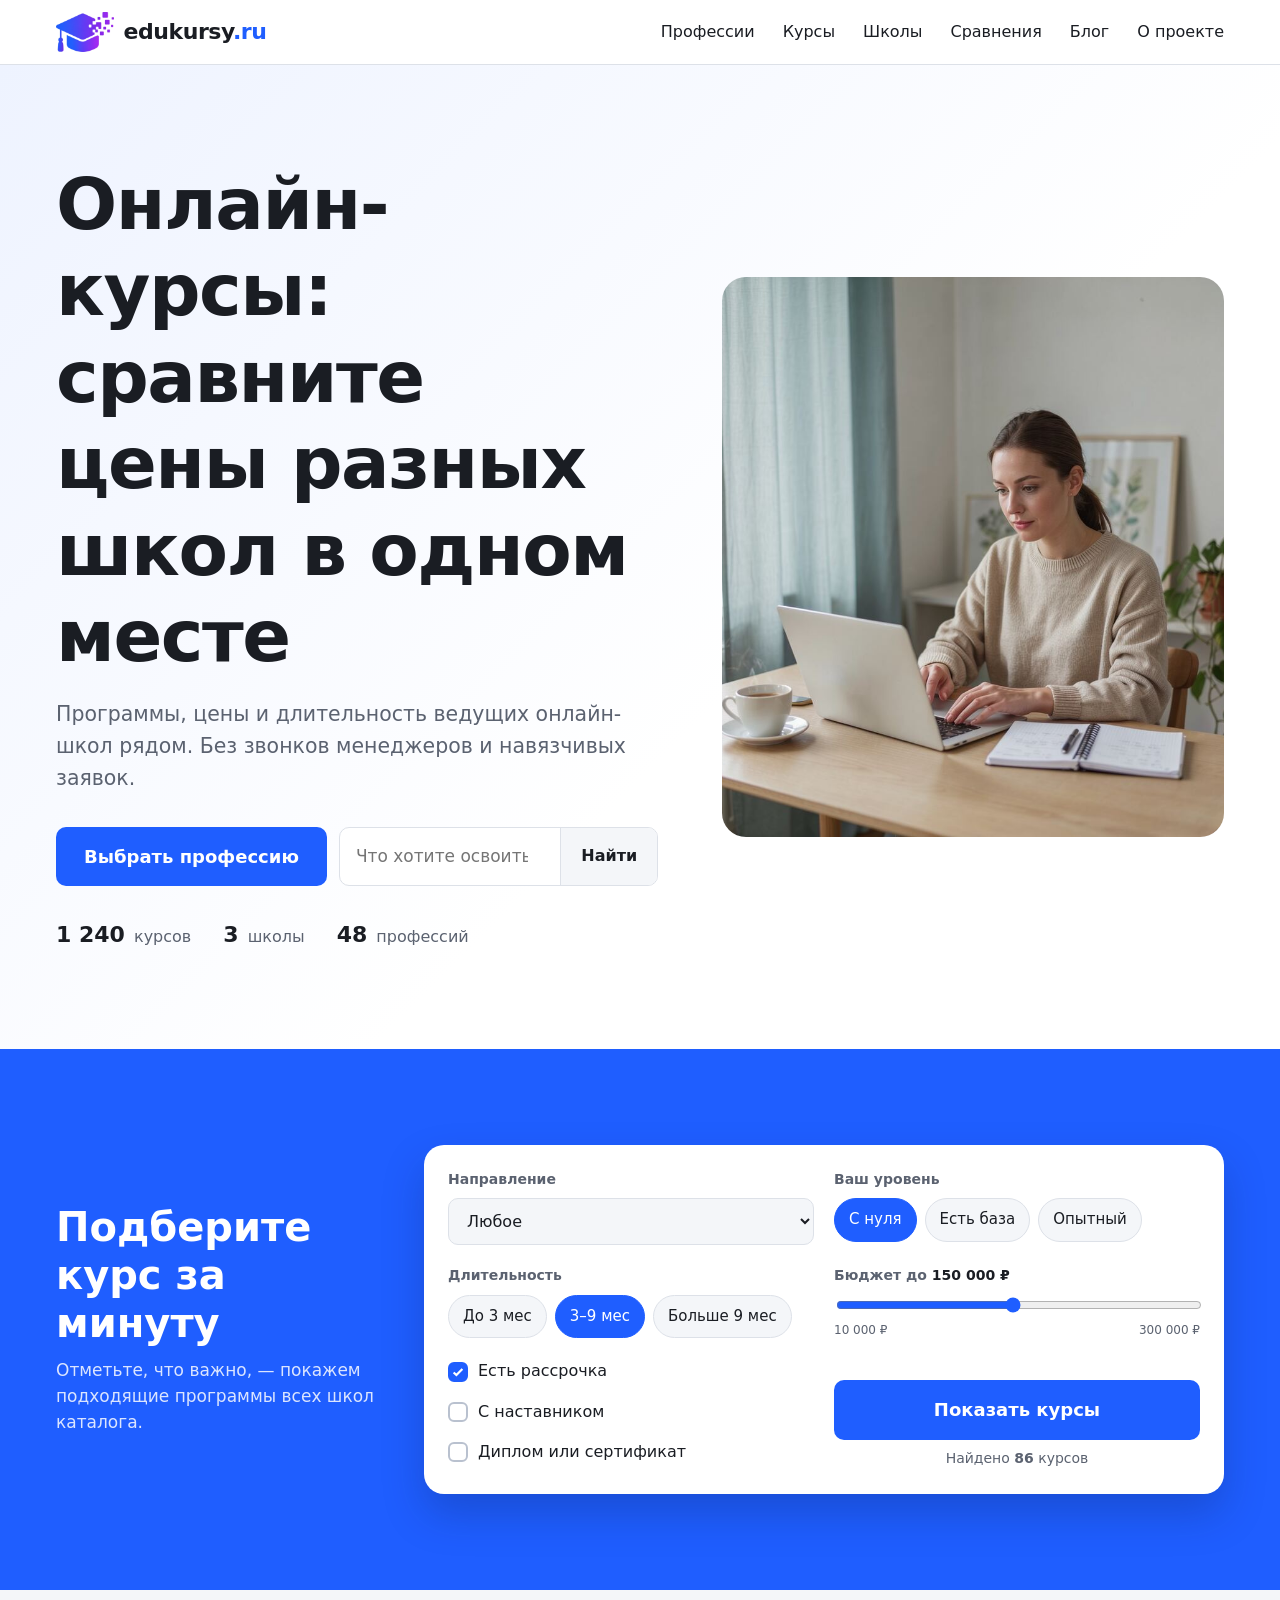
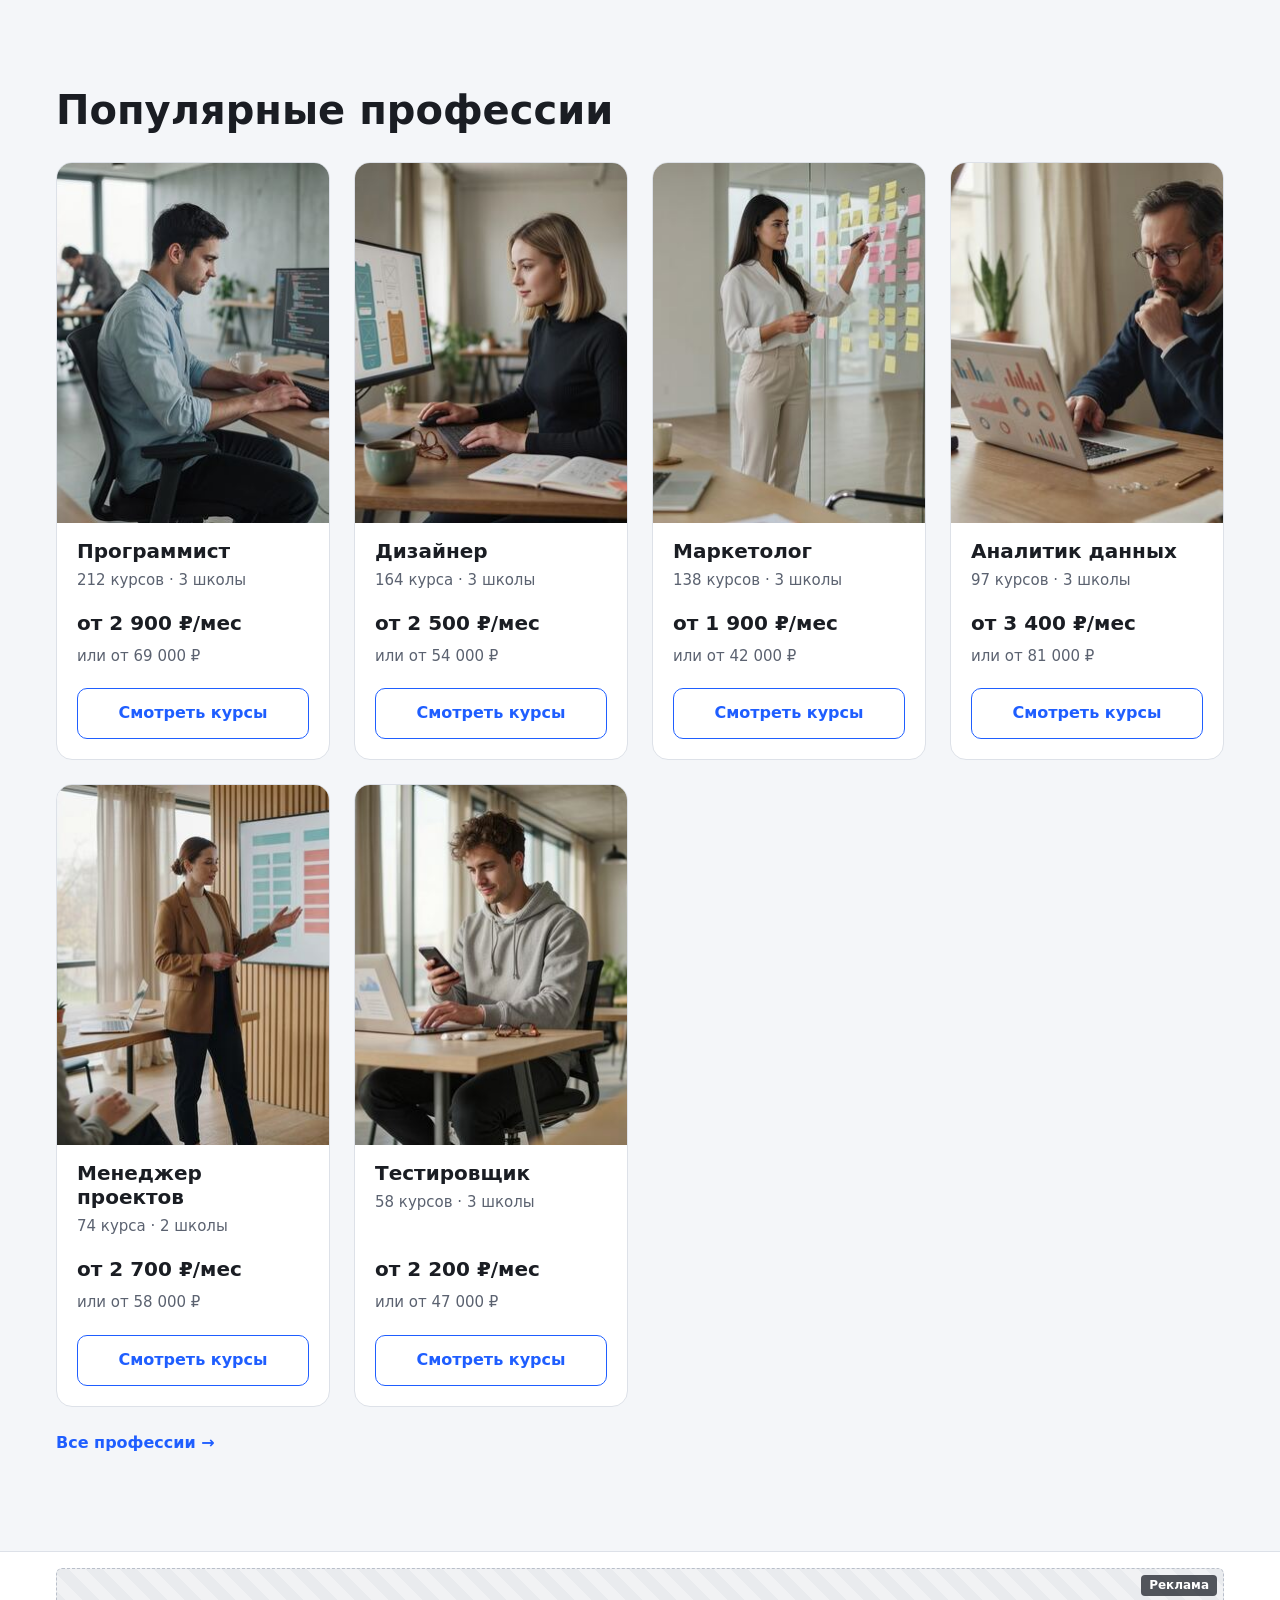
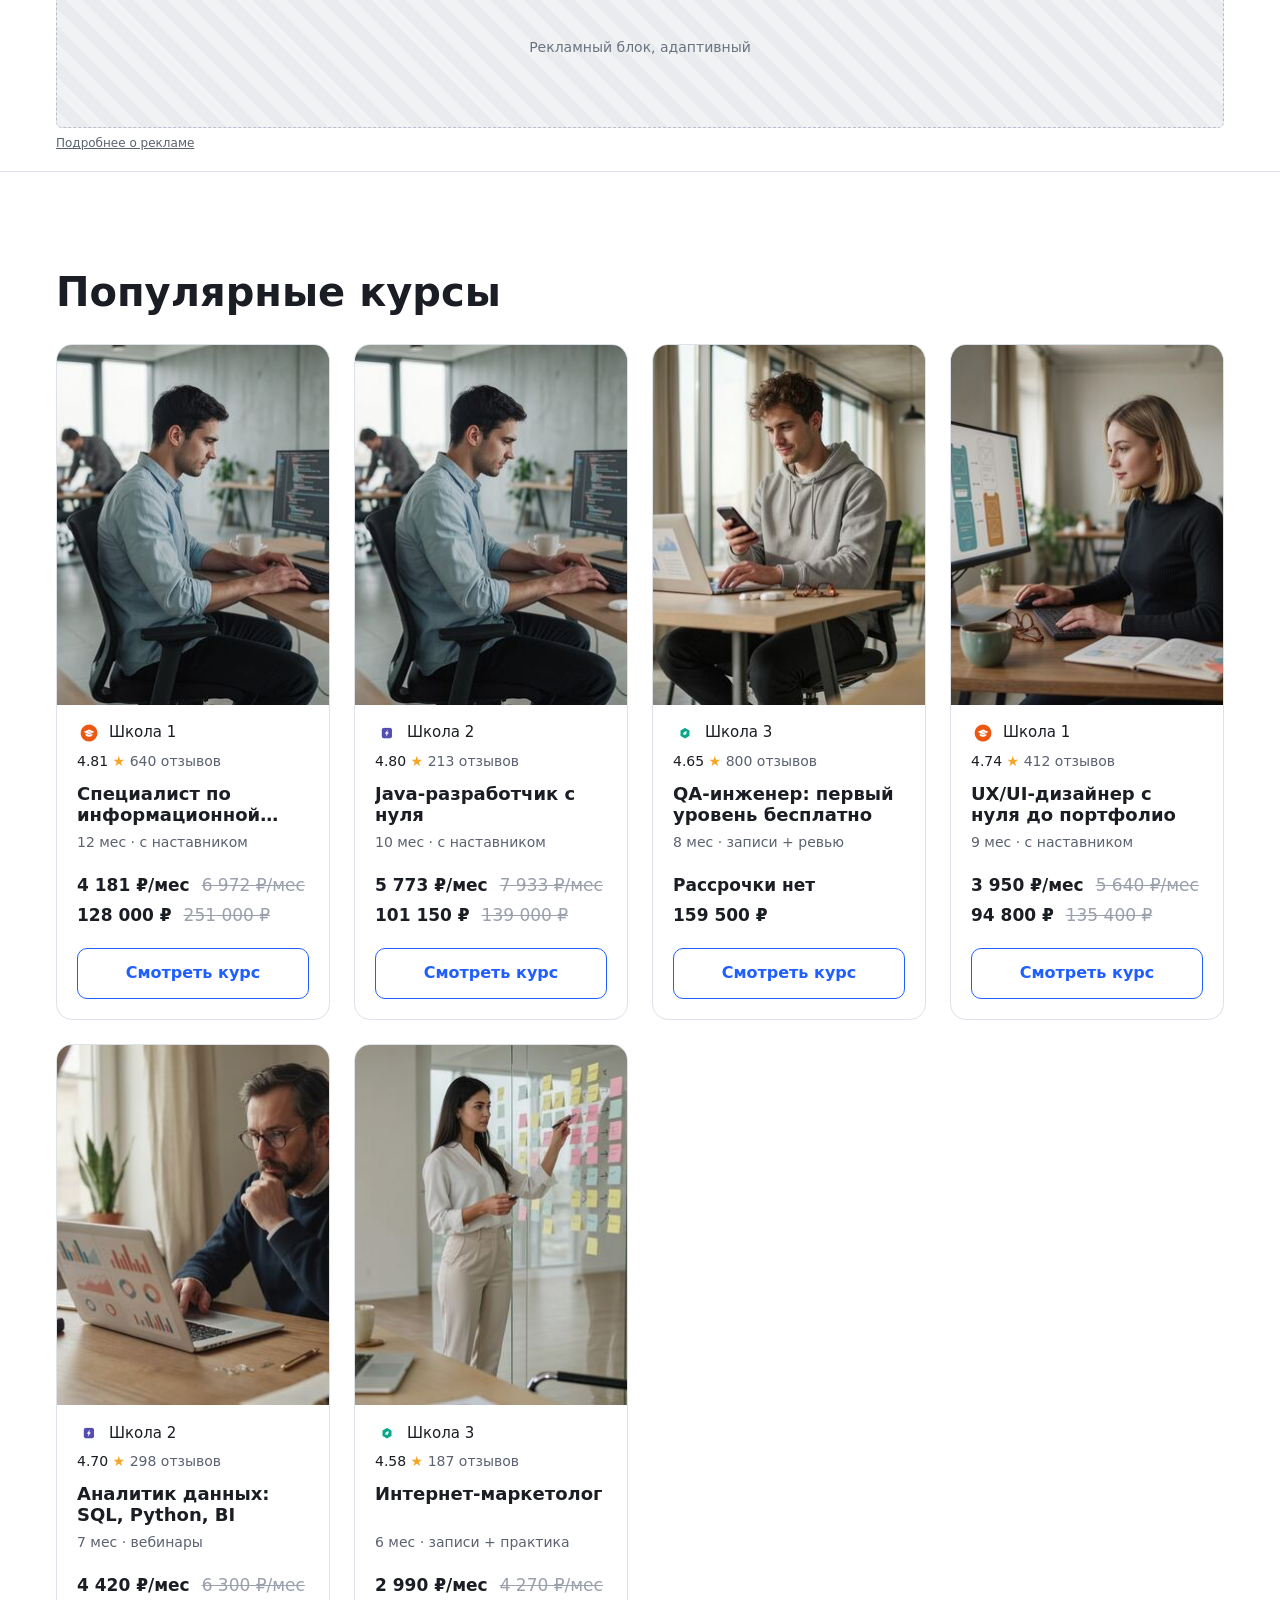
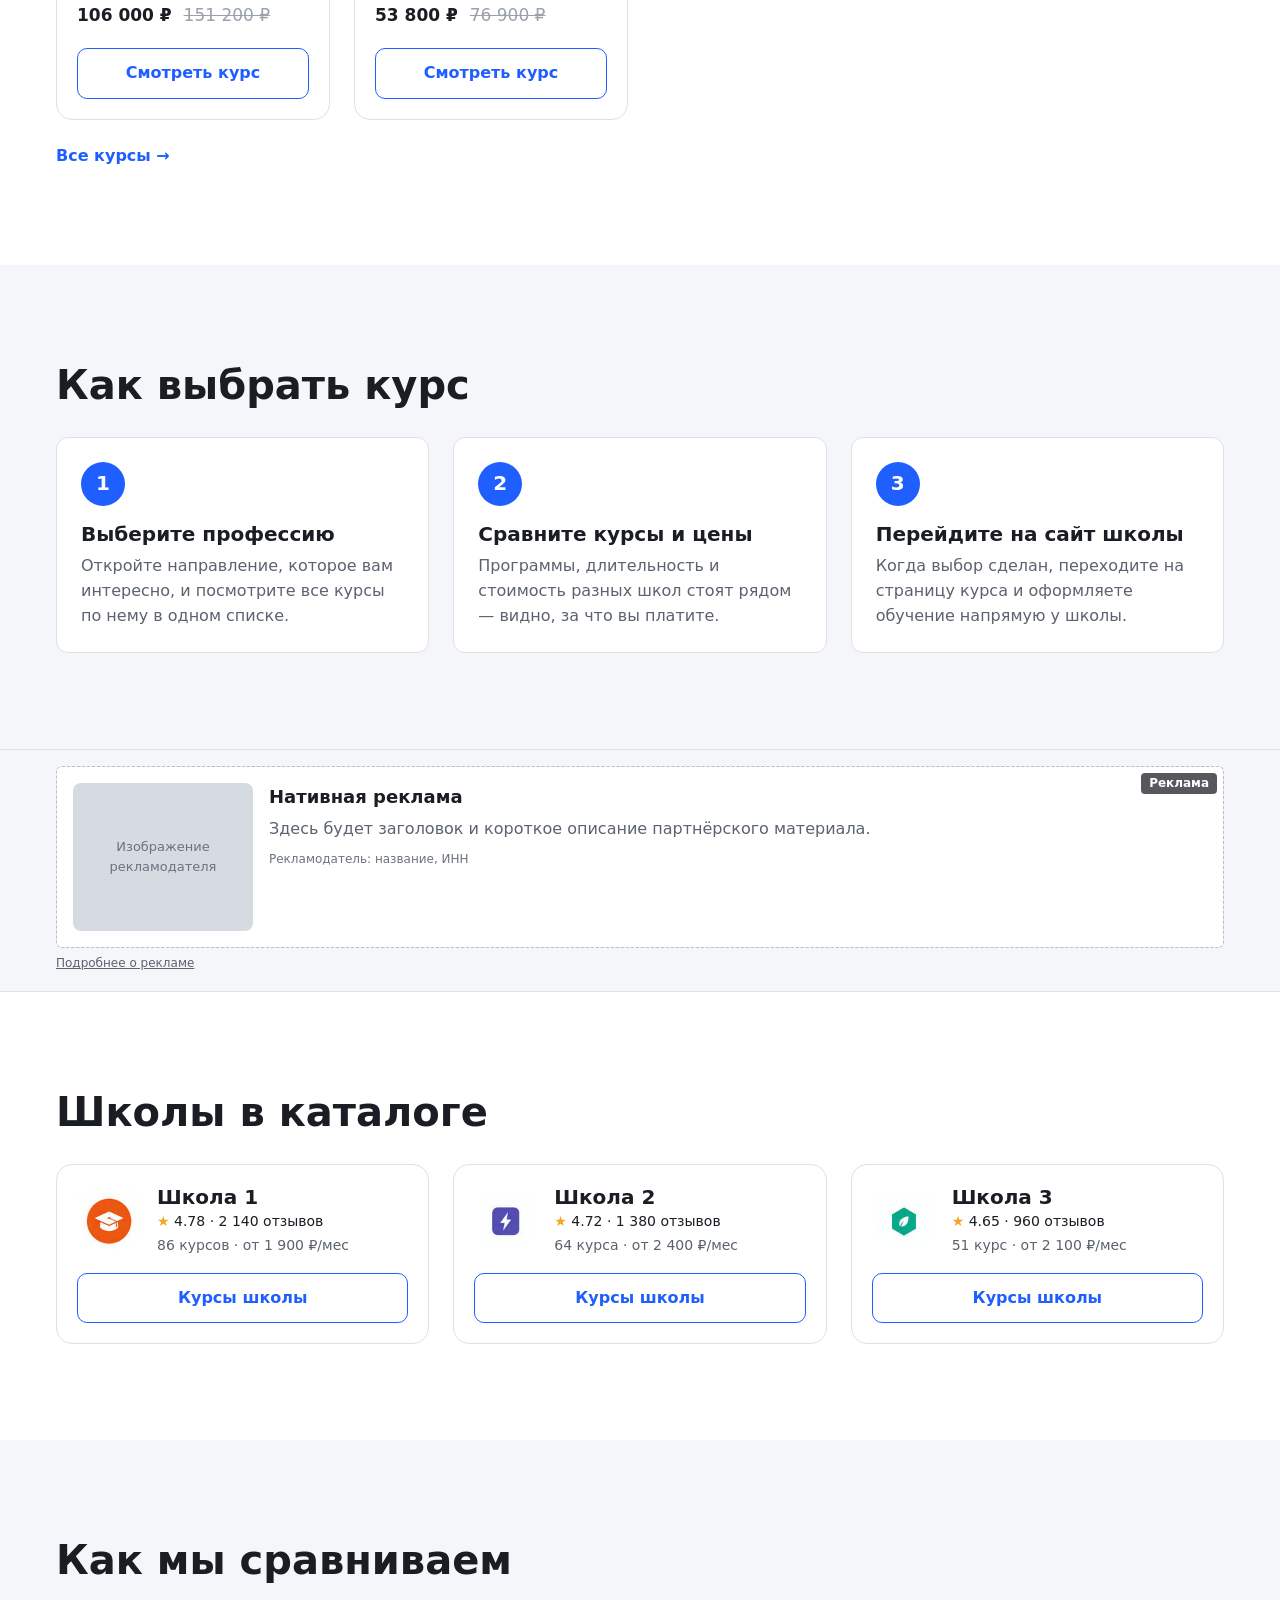
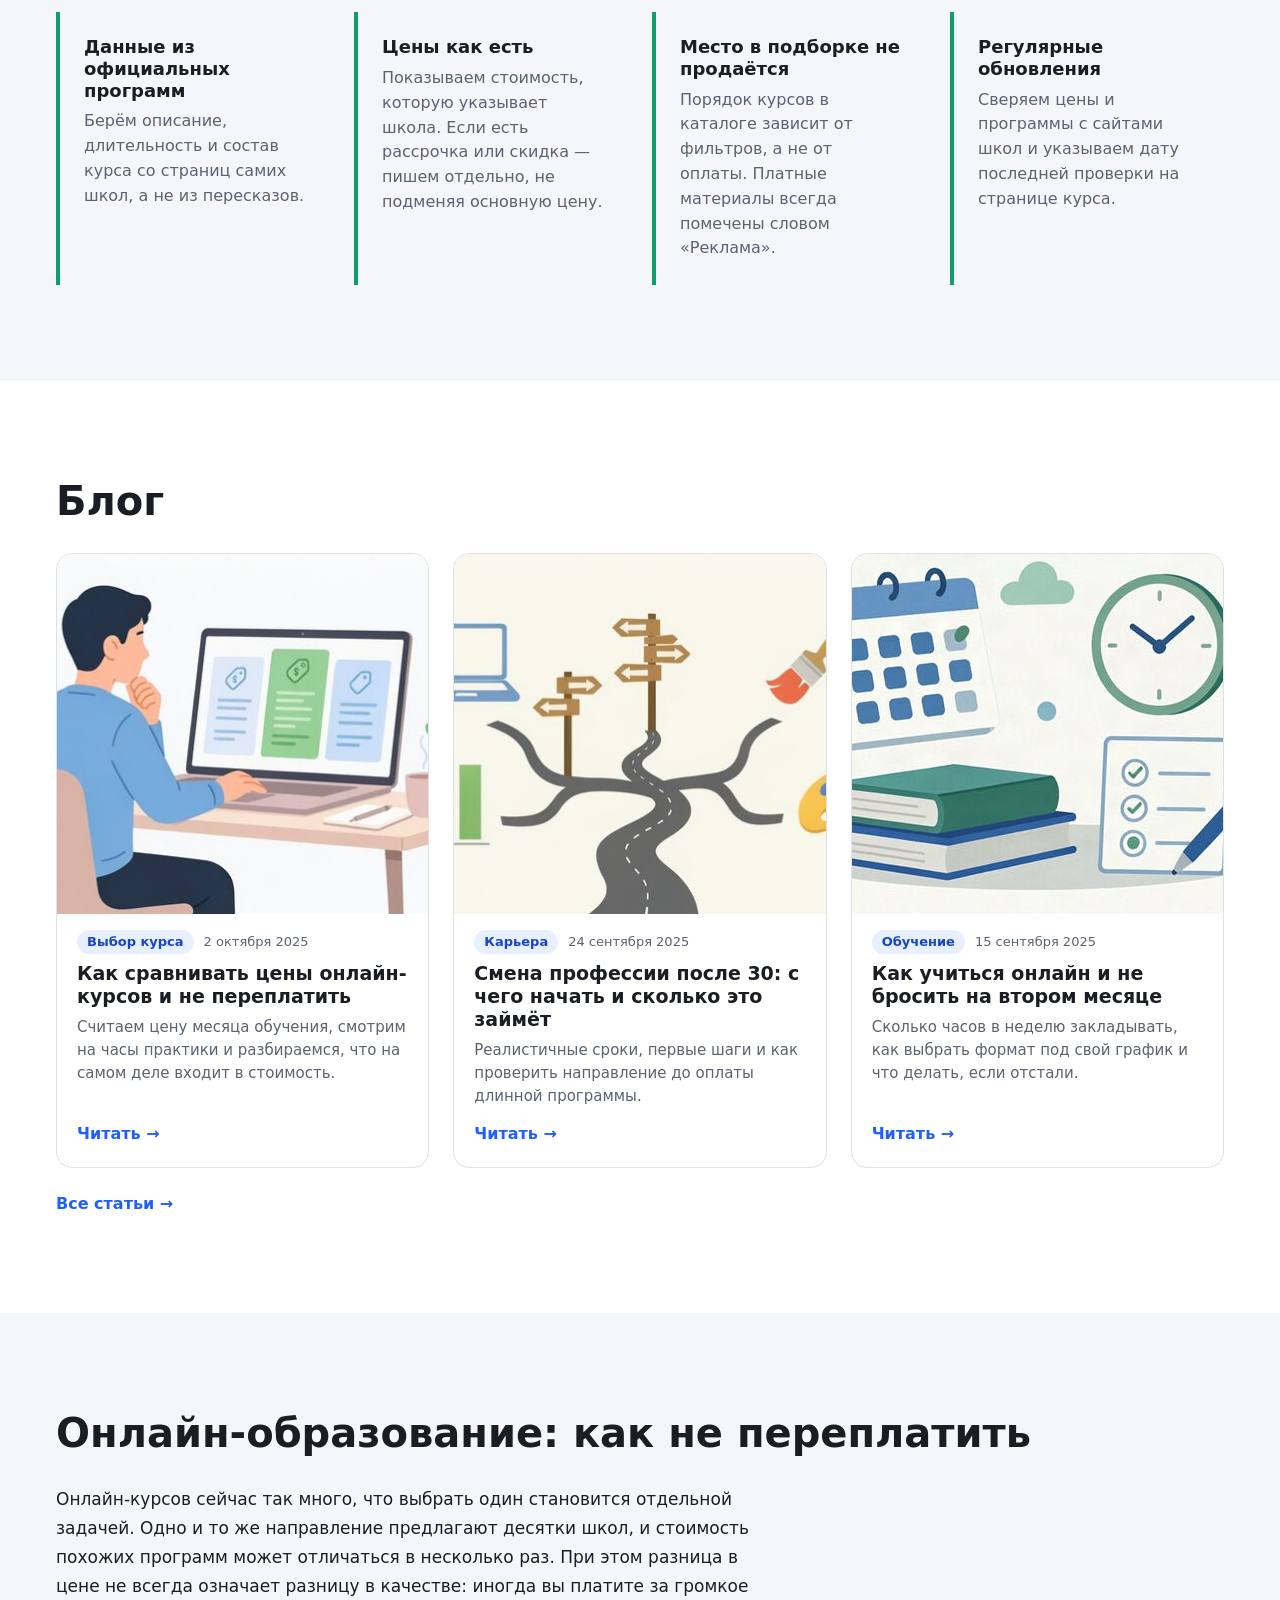
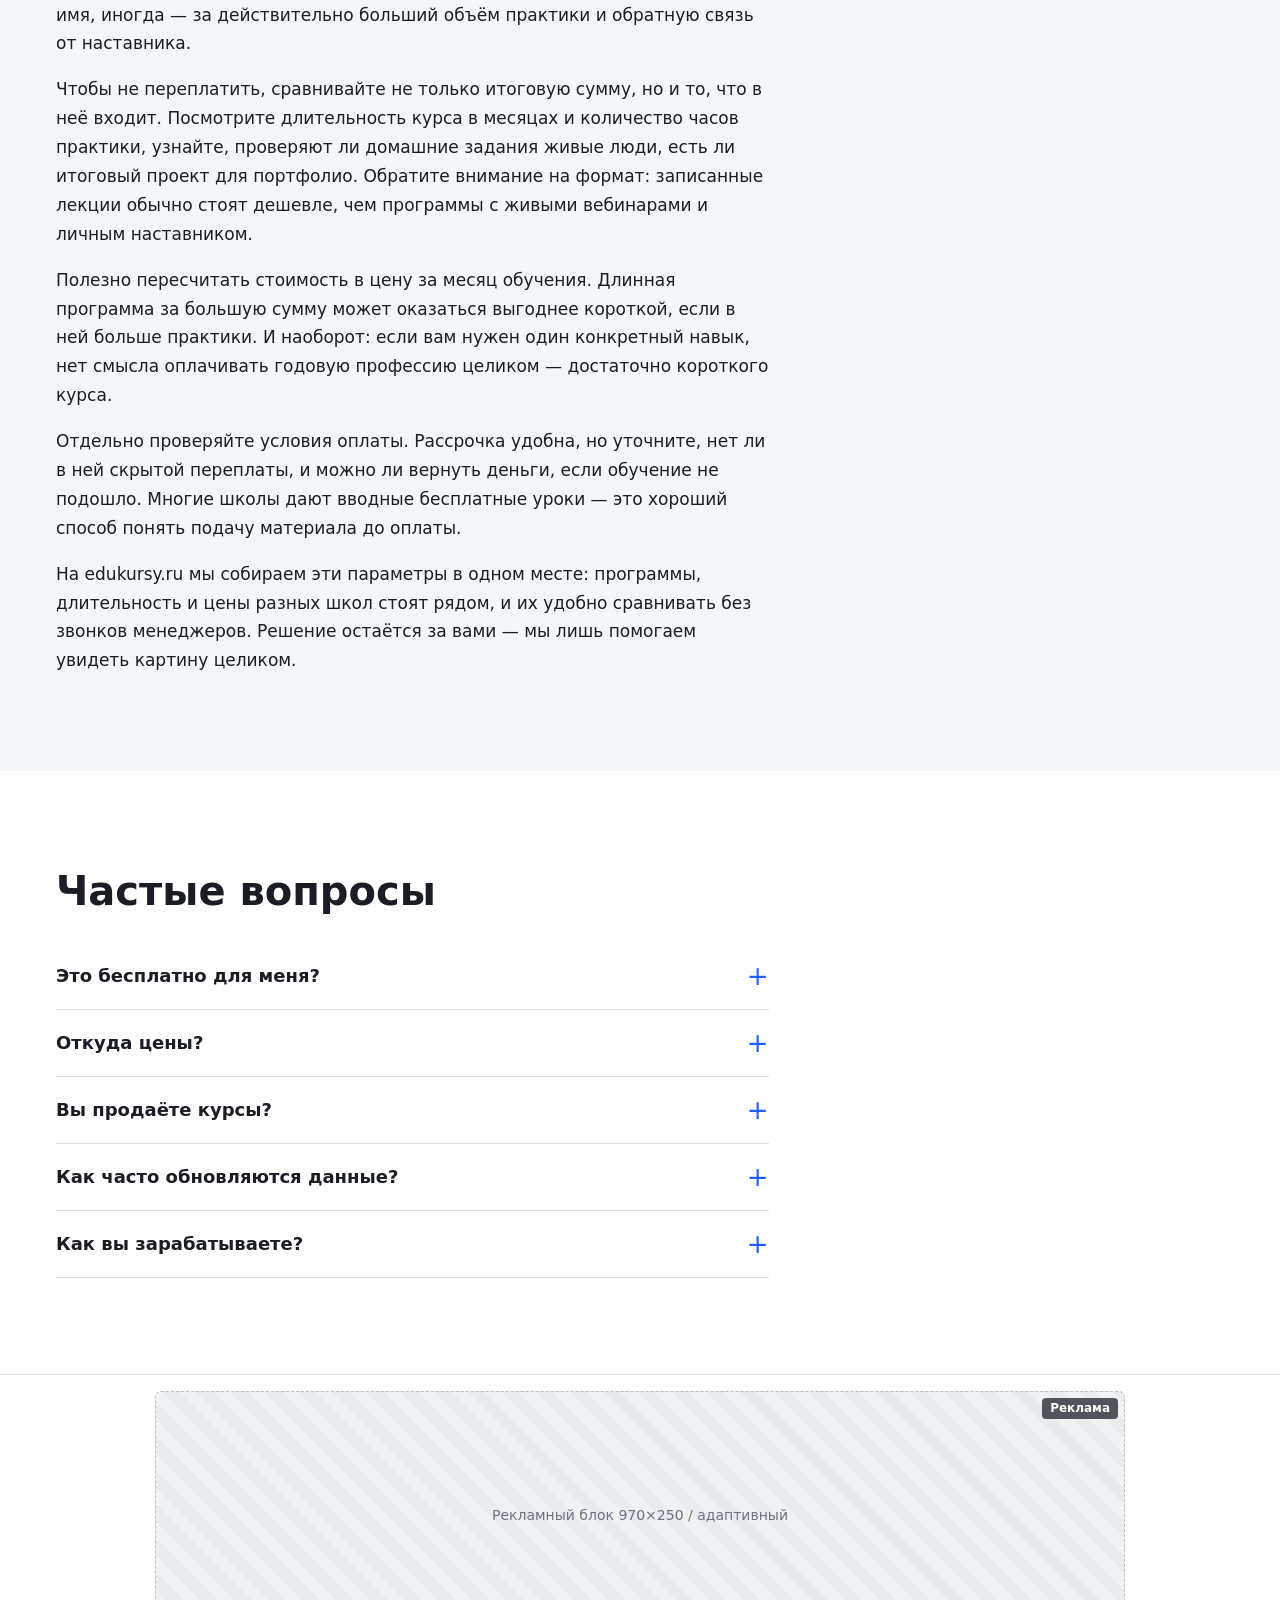
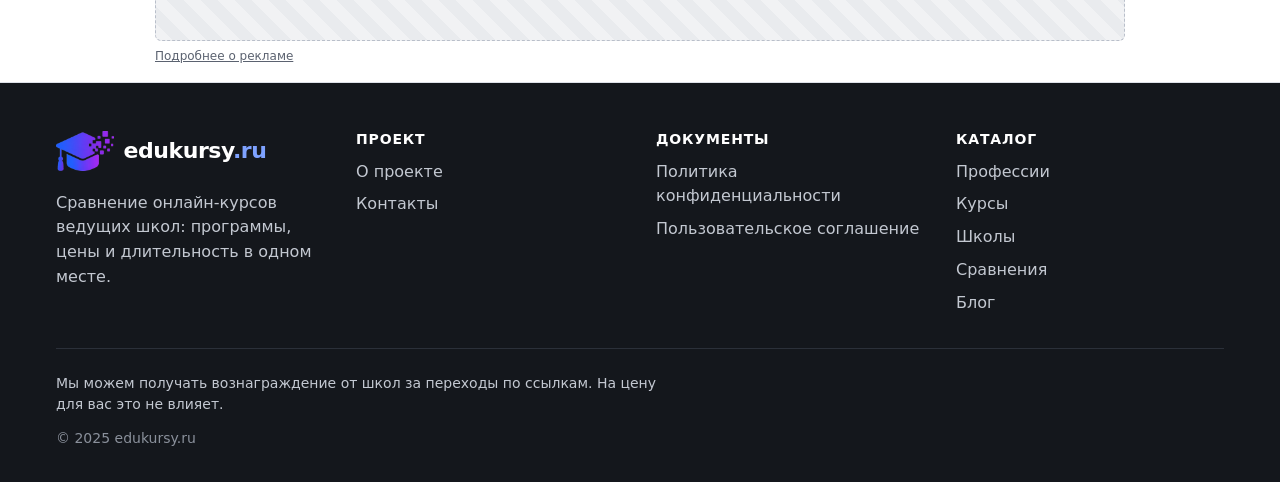
==== commit 8527aff4: "Добавил логотип" ====
--- a/public/main/index.html
+++ b/public/main/index.html
@@ -13,7 +13,7 @@
   <header class="site-header">
     <div class="site-header__inner">
       <a href="/" class="logo">
-        <img src="img/logo.jpg" alt="" class="logo__img" width="36" height="36">
+        <img src="img/logo.png" alt="" class="logo__img" width="48" height="40">
         <span class="logo__text">edukursy<span>.ru</span></span>
       </a>
 
@@ -573,7 +573,7 @@
     <div class="site-footer__top">
       <div class="site-footer__brand">
         <a href="/" class="logo logo--light">
-          <img src="img/logo.jpg" alt="" class="logo__img" width="36" height="36">
+          <img src="img/logo.png" alt="" class="logo__img" width="48" height="40">
           <span class="logo__text">edukursy<span>.ru</span></span>
         </a>
         <p>Сравнение онлайн-курсов ведущих школ: программы, цены и длительность в одном месте.</p>
--- a/public/main/style.css
+++ b/public/main/style.css
@@ -130,9 +130,8 @@
   text-decoration: none;
 }
 .logo__img {
-  width: 36px;
-  height: 36px;
-  border-radius: 8px;
+  width: auto;
+  height: 40px;
 }
 .logo__text span {
   color: var(--c-primary);
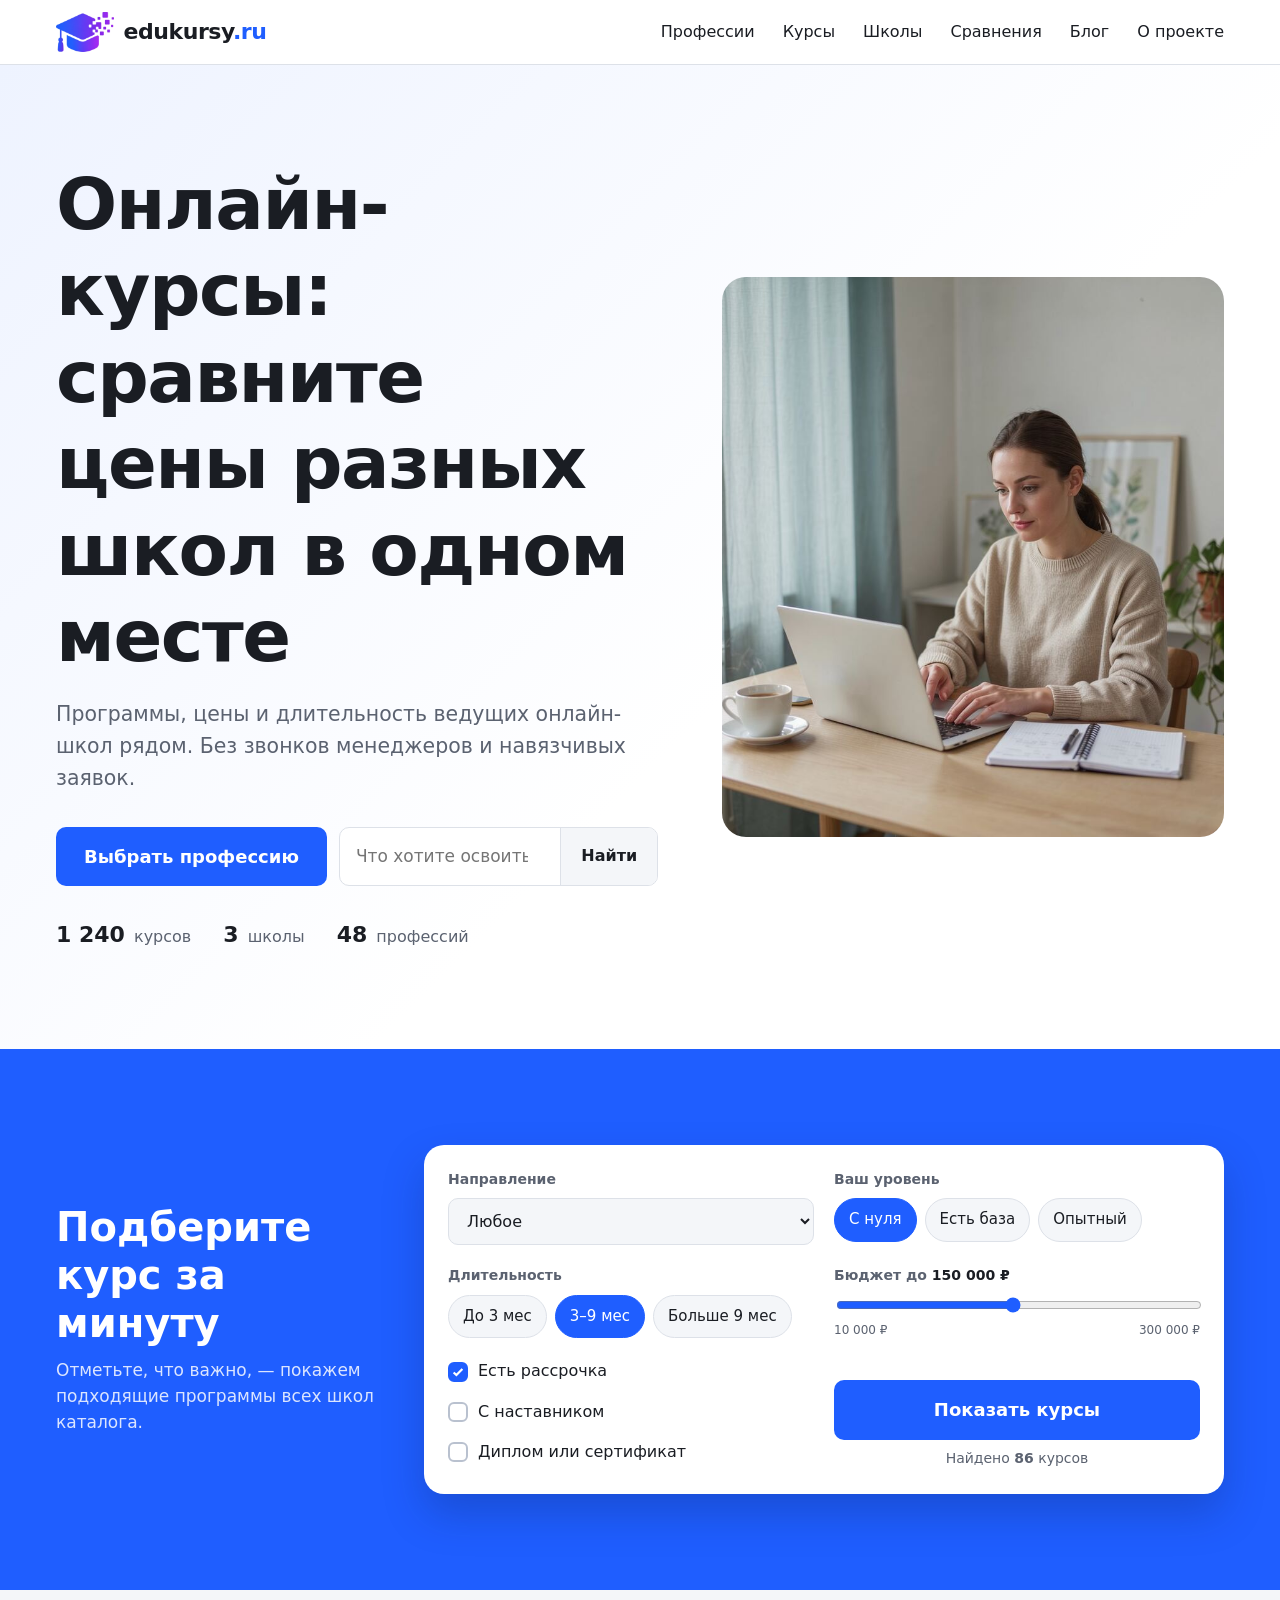
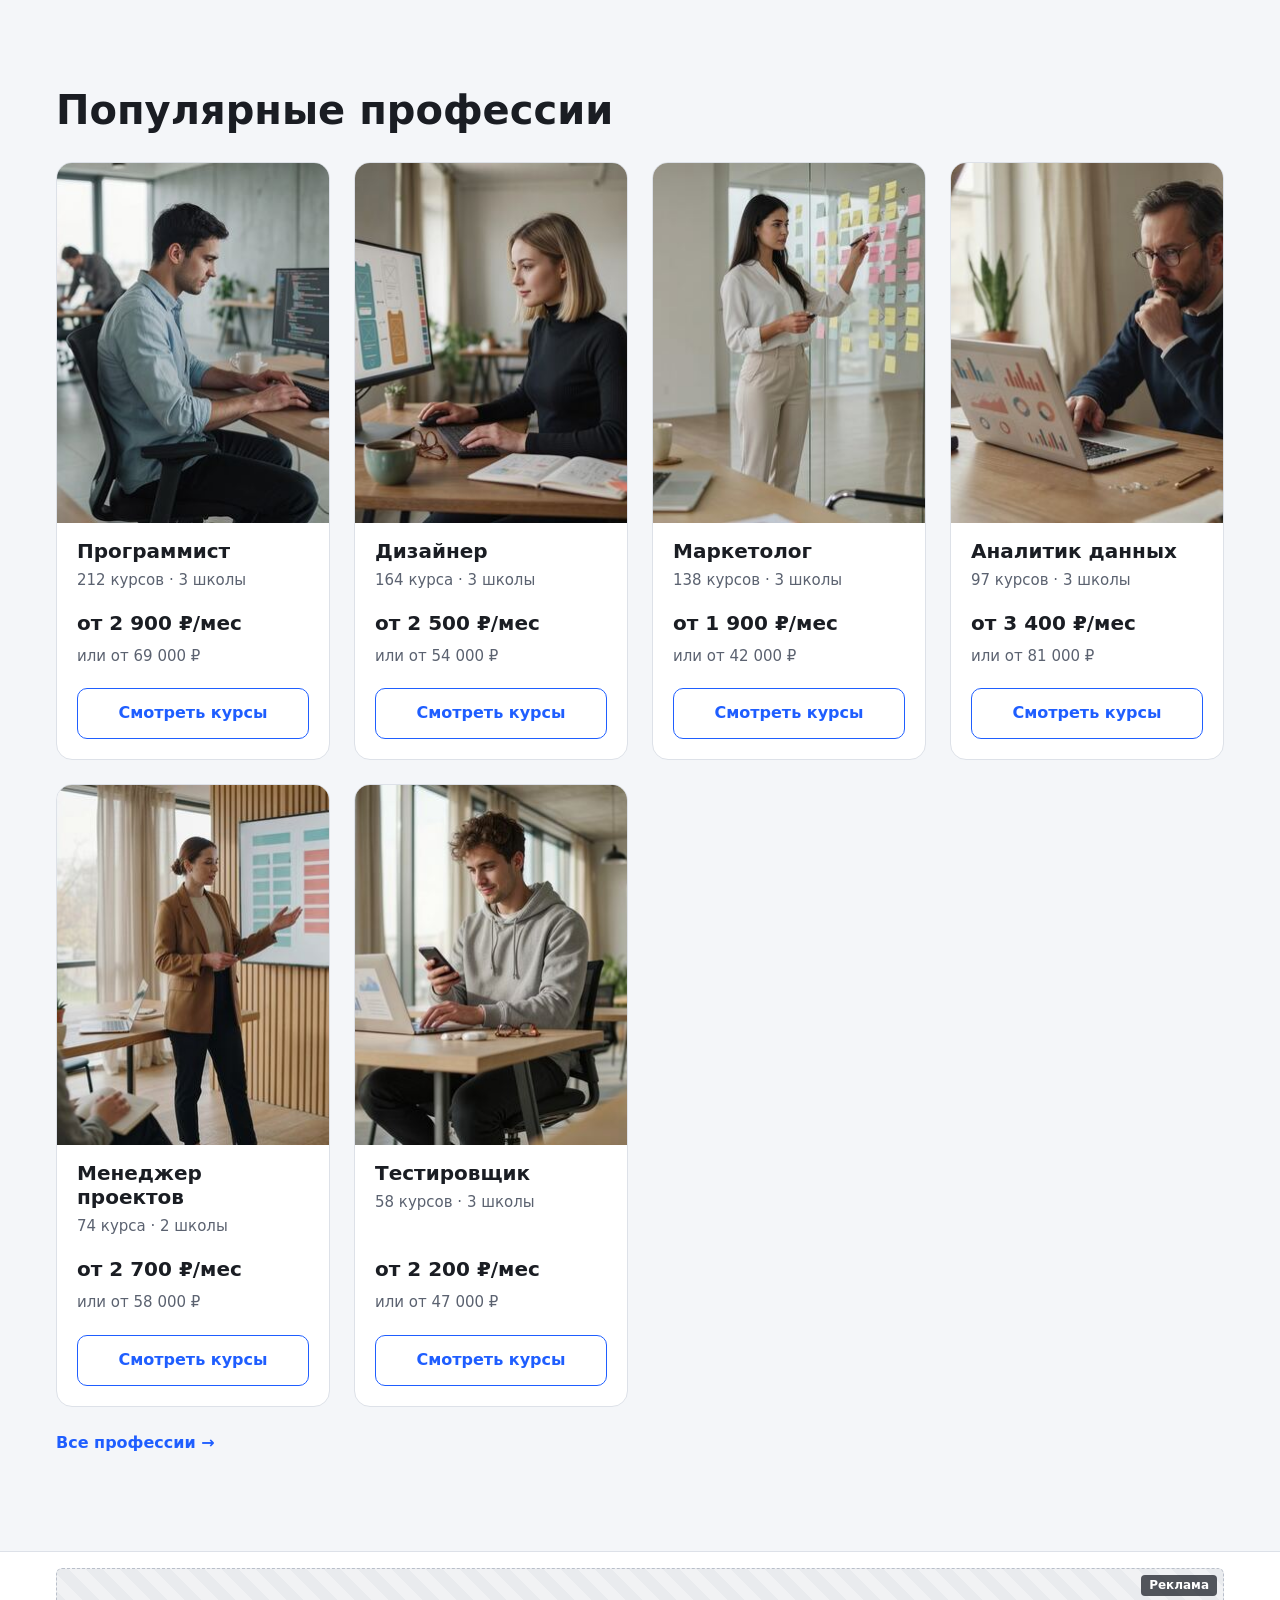
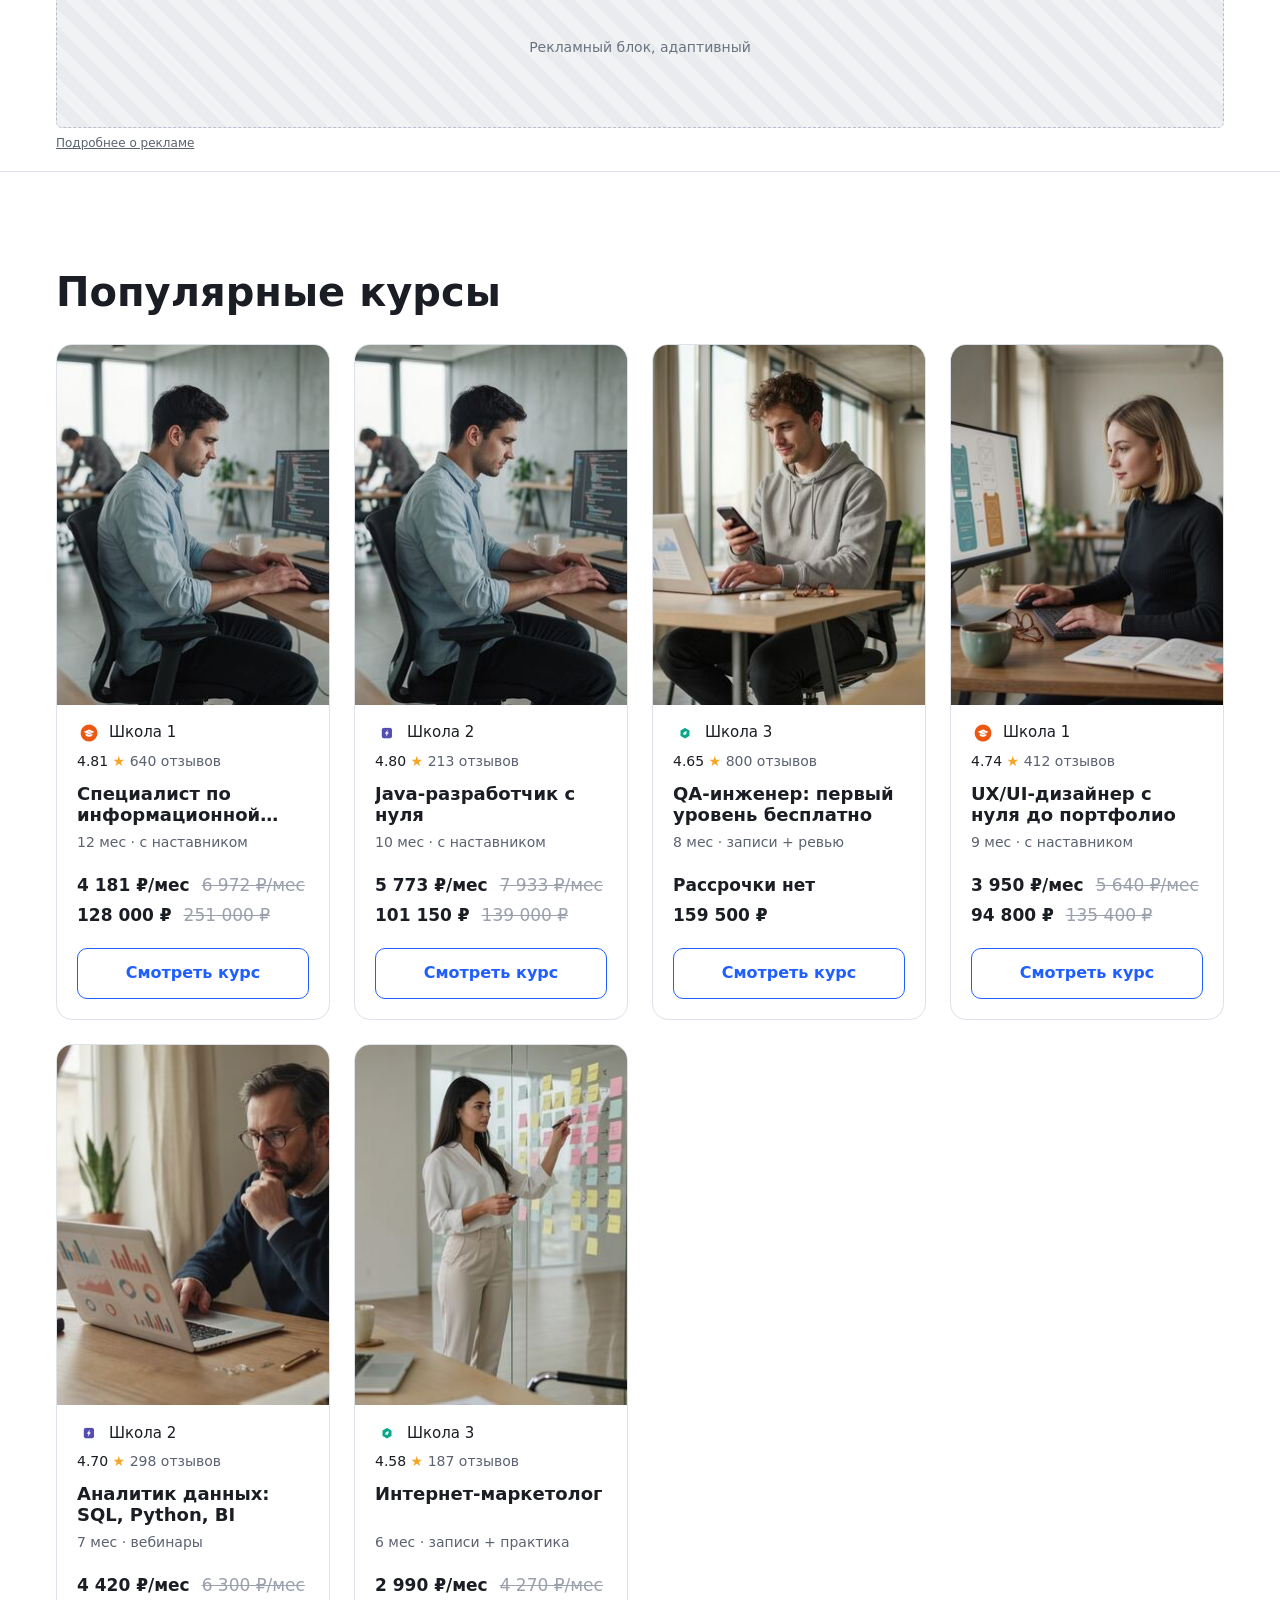
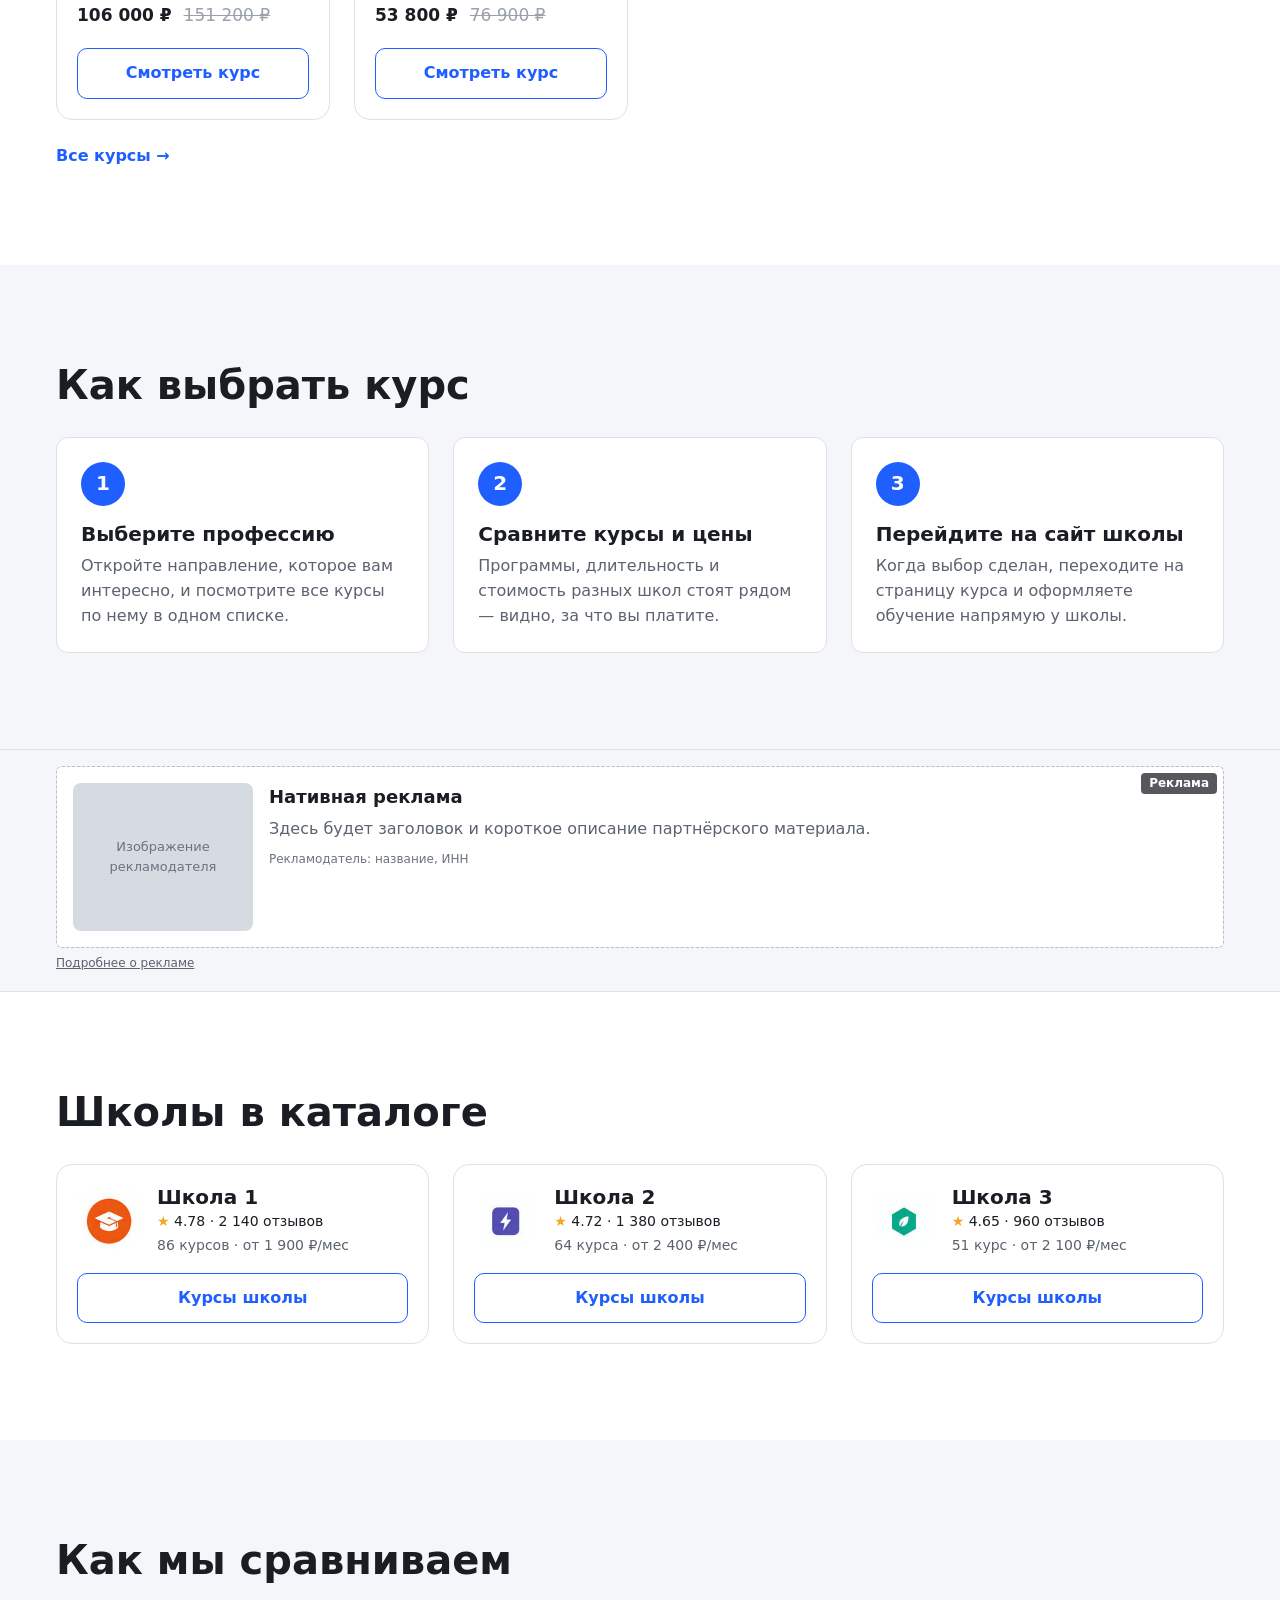
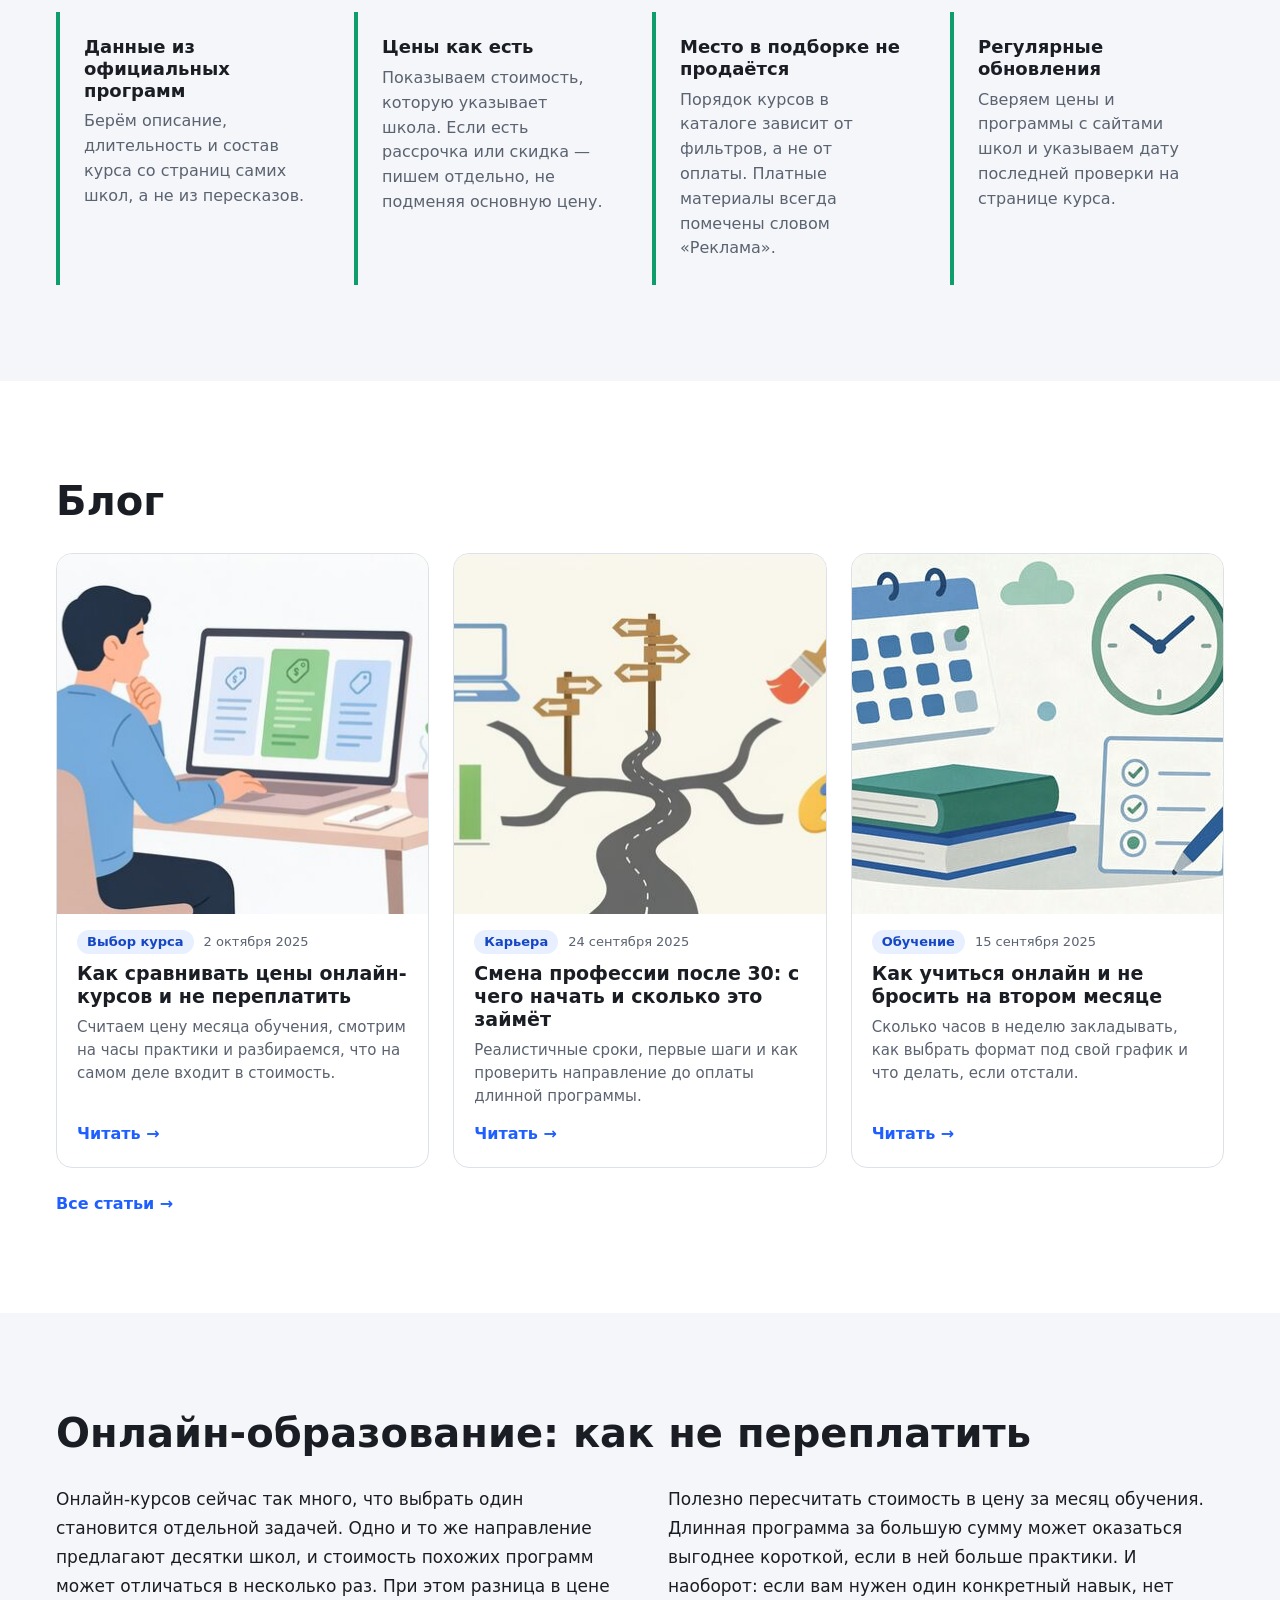
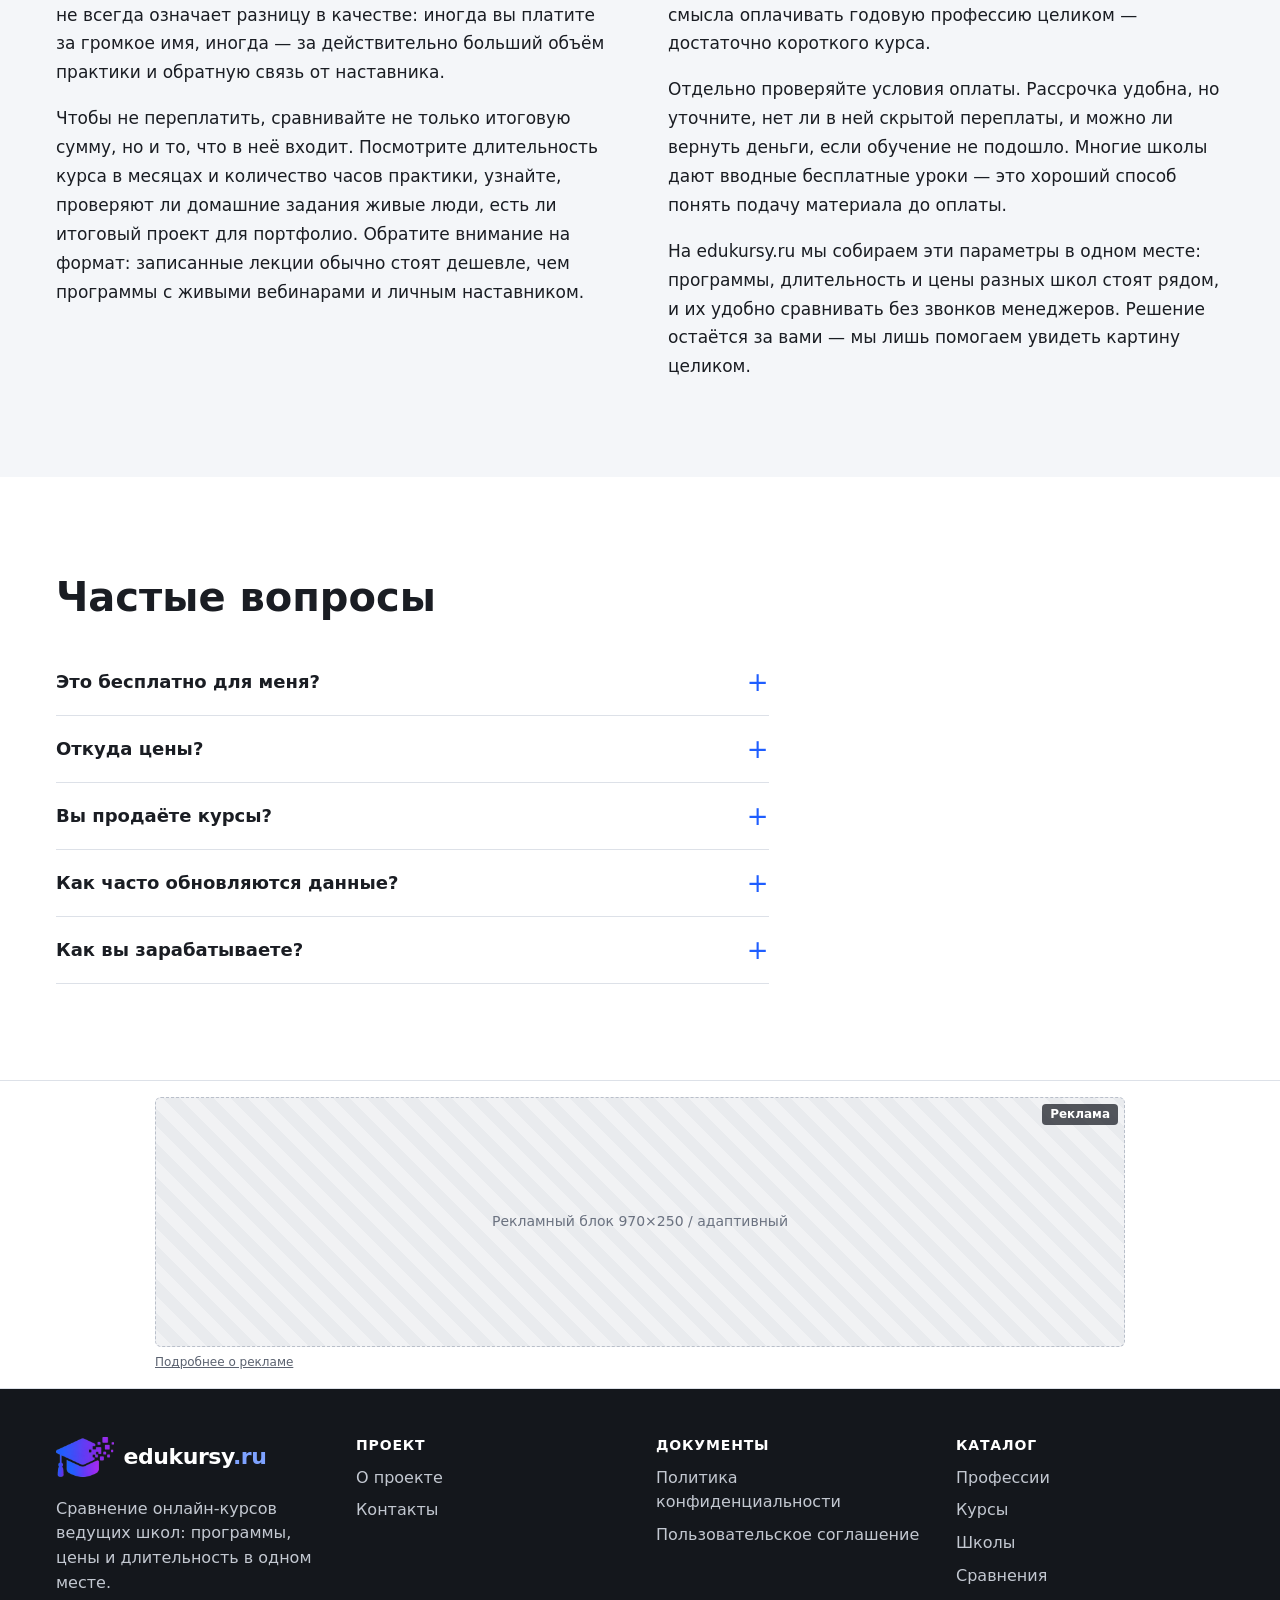
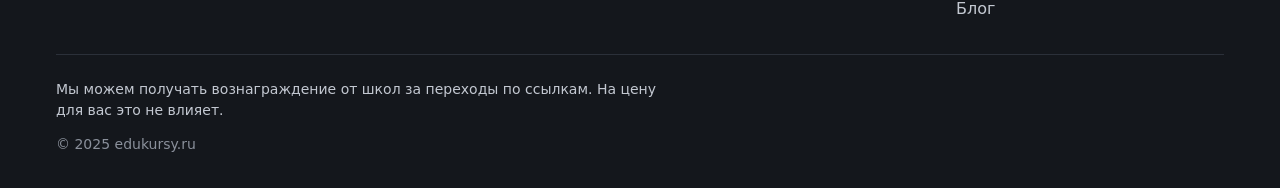
==== commit ac37966a: "Добавил страницы блога с рекламой и SEO" ====
--- a/public/main/index.html
+++ b/public/main/index.html
@@ -483,7 +483,7 @@
     <!-- ============ SEO-ТЕКСТ ============ -->
     <section class="section section--light" id="about-text">
       <h2 class="section__title">Онлайн-образование: как не переплатить</h2>
-      <div class="prose">
+      <div class="prose prose--wide">
         <p>Онлайн-курсов сейчас так много, что выбрать один становится отдельной задачей. Одно и то же направление предлагают десятки школ, и стоимость похожих программ может отличаться в несколько раз. При этом разница в цене не всегда означает разницу в качестве: иногда вы платите за громкое имя, иногда — за действительно больший объём практики и обратную связь от наставника.</p>
         <p>Чтобы не переплатить, сравнивайте не только итоговую сумму, но и то, что в неё входит. Посмотрите длительность курса в месяцах и количество часов практики, узнайте, проверяют ли домашние задания живые люди, есть ли итоговый проект для портфолио. Обратите внимание на формат: записанные лекции обычно стоят дешевле, чем программы с живыми вебинарами и личным наставником.</p>
         <p>Полезно пересчитать стоимость в цену за месяц обучения. Длинная программа за большую сумму может оказаться выгоднее короткой, если в ней больше практики. И наоборот: если вам нужен один конкретный навык, нет смысла оплачивать годовую профессию целиком — достаточно короткого курса.</p>
--- a/public/main/style.css
+++ b/public/main/style.css
@@ -1048,3 +1048,2310 @@
     gap: 48px;
   }
 }
+
+/* ============================================================
+   ЛИСТИНГИ: /courses/ и /professions/
+   ============================================================ */
+
+/* ===== Шапка листинга ===== */
+.page-head {
+  padding: 20px var(--gutter) 24px;
+  background: var(--c-bg-light);
+}
+.breadcrumbs ol {
+  display: flex;
+  flex-wrap: wrap;
+  gap: 4px;
+  font-size: 14px;
+  color: var(--c-muted);
+}
+.breadcrumbs li + li::before {
+  content: "/";
+  margin-right: 4px;
+  color: #a3a9b4;
+}
+.breadcrumbs a {
+  color: var(--c-muted);
+}
+.breadcrumbs a:hover {
+  color: var(--c-primary);
+}
+.page-head__title {
+  margin-top: 12px;
+  font-size: clamp(28px, 4vw, 44px);
+  font-weight: 800;
+  letter-spacing: -0.01em;
+}
+.page-head__subtitle {
+  margin-top: 8px;
+  font-size: 18px;
+  color: var(--c-muted);
+}
+.main-nav a[aria-current="page"] {
+  color: var(--c-primary);
+}
+
+/* ===== Лидерборд ===== */
+.ad-slot--leaderboard {
+  height: 100px;
+}
+@media (min-width: 768px) {
+  .ad-slot--leaderboard {
+    height: 90px;
+    max-width: 970px;
+    margin: 0 auto;
+  }
+  .ad-wrap--leaderboard .ad-more {
+    display: block;
+    max-width: 970px;
+    margin: 6px auto 0;
+  }
+}
+
+/* ===== Двухколоночная область ===== */
+.catalog {
+  max-width: calc(1600px + 2 * var(--gutter));
+  margin: 0 auto;
+  padding: 24px var(--gutter) 64px;
+}
+.catalog-main {
+  min-width: 0;
+}
+@media (min-width: 768px) {
+  .catalog {
+    display: grid;
+    grid-template-columns: 280px minmax(0, 1fr);
+    gap: 32px;
+    align-items: start;
+  }
+  .catalog--narrow {
+    grid-template-columns: 240px minmax(0, 1fr);
+  }
+}
+
+/* ===== Сайдбар ===== */
+.filters-head,
+.filters-open {
+  display: none;
+}
+@media (min-width: 768px) {
+  .catalog-sidebar {
+    position: sticky;
+    top: 80px;
+    max-height: calc(100vh - 96px);
+    overflow-y: auto;
+    padding-right: 4px;
+  }
+}
+
+/* Мобильный: сайдбар — полноэкранная панель */
+@media (max-width: 767.98px) {
+  .catalog-sidebar {
+    display: none;
+  }
+  .catalog-sidebar:target,
+  .catalog-sidebar.is-open {
+    display: flex;
+    flex-direction: column;
+    position: fixed;
+    inset: 0;
+    z-index: 200;
+    background: #fff;
+    overflow: hidden;
+  }
+  .filters-head {
+    display: flex;
+    align-items: center;
+    justify-content: space-between;
+    flex-shrink: 0;
+    padding: 12px var(--gutter);
+    border-bottom: 1px solid var(--c-border);
+  }
+  .filters-head__title {
+    font-size: 20px;
+    font-weight: 700;
+  }
+  .filters-close {
+    display: inline-flex;
+    align-items: center;
+    justify-content: center;
+    width: 44px;
+    height: 44px;
+    font-size: 30px;
+    line-height: 1;
+    color: var(--c-text);
+    text-decoration: none;
+  }
+  .filters {
+    flex: 1;
+    min-height: 0;
+    overflow-y: auto;
+    padding: 8px var(--gutter) 0;
+  }
+  .filters-actions {
+    position: sticky;
+    bottom: 0;
+    margin: 0;
+    padding: 12px 0 16px;
+    background: #fff;
+    border-top: 1px solid var(--c-border);
+    box-shadow: 0 -6px 16px rgba(0, 0, 0, 0.06);
+  }
+  .ad-wrap--sidebar {
+    display: none;
+  }
+  .filters-open {
+    display: inline-flex;
+    gap: 8px;
+  }
+  body.filters-locked {
+    overflow: hidden;
+  }
+}
+
+/* ===== Фильтры ===== */
+.filters {
+  font-size: 15px;
+}
+.active-filters {
+  padding: 12px 0 16px;
+  border-bottom: 1px solid var(--c-border);
+}
+.active-filters__label {
+  font-size: 13px;
+  font-weight: 600;
+  color: var(--c-muted);
+  margin-bottom: 8px;
+}
+.active-filters__list {
+  display: flex;
+  flex-wrap: wrap;
+  gap: 6px;
+}
+.filter-chip {
+  display: inline-flex;
+  align-items: center;
+  gap: 6px;
+  padding: 5px 10px;
+  border-radius: 999px;
+  background: #e8efff;
+  color: var(--c-primary-dark);
+  font-size: 14px;
+  font-weight: 600;
+  text-decoration: none;
+}
+.filter-chip:hover {
+  background: #d3e0ff;
+}
+.filter-chip span[aria-hidden] {
+  font-size: 16px;
+  line-height: 1;
+}
+
+.filter-group {
+  border-bottom: 1px solid var(--c-border);
+  padding: 4px 0;
+}
+.filter-group--static {
+  padding: 14px 0;
+}
+.filter-group__title {
+  display: flex;
+  align-items: center;
+  justify-content: space-between;
+  padding: 12px 0;
+  font-weight: 700;
+  font-size: 16px;
+  cursor: pointer;
+  list-style: none;
+}
+.filter-group--static .filter-group__title {
+  display: block;
+  padding: 0 0 10px;
+  cursor: default;
+}
+.filter-group__title::-webkit-details-marker {
+  display: none;
+}
+details.filter-group > .filter-group__title::after {
+  content: "";
+  width: 8px;
+  height: 8px;
+  border-right: 2px solid var(--c-muted);
+  border-bottom: 2px solid var(--c-muted);
+  transform: rotate(45deg) translateY(-3px);
+  transition: transform 0.15s;
+}
+details.filter-group[open] > .filter-group__title::after {
+  transform: rotate(-135deg) translateY(-1px);
+}
+.filter-group__body {
+  padding-bottom: 12px;
+}
+.filter-group__body--scroll {
+  max-height: 240px;
+  overflow-y: auto;
+  padding-right: 6px;
+}
+
+.opt {
+  display: flex;
+  align-items: center;
+  gap: 10px;
+  padding: 6px 0;
+  cursor: pointer;
+}
+.opt input {
+  width: 18px;
+  height: 18px;
+  margin: 0;
+  flex-shrink: 0;
+  accent-color: var(--c-primary);
+  cursor: pointer;
+}
+.opt__text {
+  flex: 1;
+}
+.opt__count {
+  font-size: 13px;
+  color: var(--c-muted);
+}
+
+.filter-more__toggle {
+  display: inline-block;
+  padding: 6px 0;
+  color: var(--c-primary);
+  font-weight: 600;
+  cursor: pointer;
+  list-style: none;
+}
+.filter-more__toggle::-webkit-details-marker {
+  display: none;
+}
+.filter-more__toggle::after {
+  content: " ▼";
+  font-size: 11px;
+}
+.filter-more[open] > .filter-more__toggle {
+  display: none;
+}
+
+.price-range {
+  display: grid;
+  grid-template-columns: 1fr 1fr;
+  gap: 8px;
+}
+.price-range__field {
+  position: relative;
+  display: block;
+}
+.price-range__label {
+  position: absolute;
+  left: 10px;
+  top: 50%;
+  transform: translateY(-50%);
+  font-size: 13px;
+  color: var(--c-muted);
+  pointer-events: none;
+}
+.price-range__unit {
+  position: absolute;
+  right: 10px;
+  top: 50%;
+  transform: translateY(-50%);
+  font-size: 13px;
+  color: var(--c-muted);
+  pointer-events: none;
+}
+.price-range input,
+.filter-input {
+  width: 100%;
+  padding: 10px 24px 10px 30px;
+  font: inherit;
+  font-size: 15px;
+  color: var(--c-text);
+  background: #fff;
+  border: 1px solid var(--c-border);
+  border-radius: 8px;
+  -moz-appearance: textfield;
+}
+.filter-input {
+  padding: 10px 12px;
+}
+.price-range input::-webkit-outer-spin-button,
+.price-range input::-webkit-inner-spin-button {
+  -webkit-appearance: none;
+  margin: 0;
+}
+.price-range input:focus,
+.filter-input:focus {
+  outline: none;
+  border-color: var(--c-primary);
+}
+.filter-hint {
+  margin-top: 8px;
+  font-size: 13px;
+  color: var(--c-muted);
+}
+
+.filters-actions {
+  display: flex;
+  flex-direction: column;
+  gap: 8px;
+  padding: 16px 0;
+}
+.filters-actions .btn {
+  padding: 12px 18px;
+}
+.filters-reset {
+  text-align: center;
+  font-size: 15px;
+  color: var(--c-muted);
+  padding: 6px 0;
+}
+.filters-reset:hover {
+  color: var(--c-primary);
+}
+
+.ad-wrap--sidebar {
+  padding: 8px 0 0;
+  border: 0;
+  background: none;
+}
+.ad-slot--sidebar {
+  width: 100%;
+  max-width: 300px;
+  height: 250px;
+}
+
+/* ===== Панель над сеткой ===== */
+.toolbar {
+  display: flex;
+  flex-wrap: wrap;
+  align-items: center;
+  justify-content: space-between;
+  gap: 12px 16px;
+  margin-bottom: 20px;
+}
+.toolbar__count {
+  font-size: 22px;
+  font-weight: 800;
+  flex: 1 1 100%;
+}
+.filters-open__badge {
+  display: inline-flex;
+  align-items: center;
+  justify-content: center;
+  min-width: 22px;
+  height: 22px;
+  padding: 0 6px;
+  border-radius: 999px;
+  background: var(--c-primary);
+  color: #fff;
+  font-size: 13px;
+  font-weight: 700;
+}
+.filters-open:hover .filters-open__badge {
+  background: #fff;
+  color: var(--c-primary);
+}
+.sort {
+  display: flex;
+  align-items: center;
+  gap: 8px;
+}
+.sort__label {
+  font-size: 14px;
+  color: var(--c-muted);
+}
+.sort__select {
+  padding: 10px 12px;
+  font: inherit;
+  font-size: 15px;
+  color: var(--c-text);
+  background: #fff;
+  border: 1px solid var(--c-border);
+  border-radius: 8px;
+}
+.sort__apply {
+  padding: 9px 14px;
+}
+@media (min-width: 768px) {
+  .toolbar__count {
+    flex: 0 1 auto;
+    font-size: 24px;
+  }
+}
+
+/* ===== Сетка карточек ===== */
+.catalog-grid {
+  display: grid;
+  grid-template-columns: repeat(auto-fill, minmax(260px, 1fr));
+  gap: 20px;
+}
+@media (min-width: 1200px) {
+  .catalog-grid {
+    gap: 24px;
+  }
+}
+.catalog-grid--wide {
+  grid-template-columns: repeat(auto-fill, minmax(280px, 1fr));
+}
+
+/* ===== Карточка курса в каталоге ===== */
+.catalog-card {
+  background: #fff;
+  border: 1px solid var(--c-border);
+  border-radius: 14px;
+  overflow: hidden;
+  transition: border-color 0.15s, box-shadow 0.15s;
+}
+.catalog-card:hover {
+  border-color: var(--c-primary);
+  box-shadow: 0 8px 24px rgba(20, 40, 90, 0.08);
+}
+.catalog-card__link {
+  display: flex;
+  flex-direction: column;
+  height: 100%;
+  color: inherit;
+  text-decoration: none;
+}
+.catalog-card__body {
+  display: flex;
+  flex-direction: column;
+  gap: 4px;
+  flex: 1;
+  padding: 14px 16px 16px;
+}
+.catalog-card__title {
+  font-size: 17px;
+  font-weight: 700;
+  line-height: 1.3;
+  display: -webkit-box;
+  -webkit-line-clamp: 2;
+  -webkit-box-orient: vertical;
+  overflow: hidden;
+  min-height: 2.6em;
+}
+.catalog-card__school,
+.catalog-card__duration {
+  font-size: 14px;
+  color: var(--c-muted);
+}
+.catalog-card__price {
+  margin-top: auto;
+  padding-top: 10px;
+  font-size: 22px;
+  font-weight: 800;
+  color: var(--c-text);
+}
+
+/* Превью: оба состояния одного размера */
+.card-thumb {
+  display: block;
+  width: 100%;
+  height: auto;
+  aspect-ratio: 16 / 9;
+  object-fit: cover;
+  background: var(--c-ph);
+  color: var(--c-ph-text);
+}
+.card-thumb--empty {
+  display: flex;
+  align-items: center;
+  justify-content: center;
+  font-size: 64px;
+  font-weight: 800;
+  line-height: 1;
+  user-select: none;
+}
+.card-thumb--tone-1 { background: #e3ecff; color: #3b5fc4; }
+.card-thumb--tone-2 { background: #e2f5ec; color: #1f8a5b; }
+.card-thumb--tone-3 { background: #fdeee0; color: #c26a1b; }
+.card-thumb--tone-4 { background: #f1e8fd; color: #7a46c9; }
+.card-thumb--tone-5 { background: #fde6ea; color: #c23d58; }
+.card-thumb--tone-6 { background: #e2f3f6; color: #1d7f91; }
+
+/* ===== Нативная реклама — ячейка сетки ===== */
+.ad-wrap--card {
+  display: flex;
+  flex-direction: column;
+  padding: 0;
+  border: 0;
+  background: none;
+}
+.ad-slot--card {
+  display: flex;
+  flex-direction: column;
+  height: 100%;
+  min-height: 300px;
+  border-radius: 14px;
+  background: #fff;
+}
+.card-thumb--ad {
+  display: flex;
+  align-items: center;
+  justify-content: center;
+  font-size: 14px;
+  background: repeating-linear-gradient(45deg, #f1f2f4 0 12px, #e9ebee 12px 24px);
+}
+.ad-card__advertiser {
+  margin-top: auto;
+  padding-top: 8px;
+  font-size: 12px;
+  color: var(--c-muted);
+}
+
+/* ===== Пагинация ===== */
+.pagination {
+  display: flex;
+  flex-wrap: wrap;
+  align-items: center;
+  justify-content: center;
+  gap: 8px;
+  margin-top: 40px;
+}
+.pagination__list {
+  display: flex;
+  flex-wrap: wrap;
+  gap: 6px;
+}
+.pagination__link {
+  display: inline-flex;
+  align-items: center;
+  justify-content: center;
+  min-width: 44px;
+  height: 44px;
+  padding: 0 12px;
+  border: 1px solid var(--c-border);
+  border-radius: 10px;
+  background: #fff;
+  color: var(--c-text);
+  font-weight: 600;
+  text-decoration: none;
+}
+a.pagination__link:hover {
+  border-color: var(--c-primary);
+  color: var(--c-primary);
+}
+.pagination__link.is-current {
+  background: var(--c-primary);
+  border-color: var(--c-primary);
+  color: #fff;
+}
+.pagination__link--disabled {
+  color: #a3a9b4;
+  background: var(--c-bg-light);
+}
+.pagination__gap {
+  display: inline-flex;
+  align-items: center;
+  height: 44px;
+  padding: 0 4px;
+  color: var(--c-muted);
+}
+@media (max-width: 479.98px) {
+  .pagination__link--nav {
+    font-size: 0;
+    padding: 0;
+  }
+  .pagination__link--nav::before {
+    font-size: 18px;
+  }
+  .pagination__link--nav:first-child::before {
+    content: "←";
+  }
+  .pagination__link--nav:last-child::before {
+    content: "→";
+  }
+}
+
+/* ===== Карточка профессии в каталоге ===== */
+.prof-tile {
+  background: #fff;
+  border: 1px solid var(--c-border);
+  border-radius: 16px;
+  transition: border-color 0.15s, box-shadow 0.15s;
+}
+.prof-tile:hover {
+  border-color: var(--c-primary);
+  box-shadow: 0 8px 24px rgba(20, 40, 90, 0.08);
+}
+.prof-tile__link {
+  display: flex;
+  flex-direction: column;
+  height: 100%;
+  padding: 24px;
+  color: inherit;
+  text-decoration: none;
+}
+.prof-tile__icon {
+  display: flex;
+  align-items: center;
+  justify-content: center;
+  width: 64px;
+  height: 64px;
+  margin-bottom: 16px;
+  border-radius: 16px;
+  font-size: 30px;
+  font-weight: 800;
+}
+.prof-tile__icon--tone-1 { background: #e3ecff; color: #3b5fc4; }
+.prof-tile__icon--tone-2 { background: #e2f5ec; color: #1f8a5b; }
+.prof-tile__icon--tone-3 { background: #fdeee0; color: #c26a1b; }
+.prof-tile__icon--tone-4 { background: #f1e8fd; color: #7a46c9; }
+.prof-tile__icon--tone-5 { background: #fde6ea; color: #c23d58; }
+.prof-tile__icon--tone-6 { background: #e2f3f6; color: #1d7f91; }
+.prof-tile__name {
+  font-size: 22px;
+  font-weight: 800;
+}
+.prof-tile__area {
+  margin-top: 4px;
+  font-size: 14px;
+  color: var(--c-muted);
+}
+.prof-tile__facts {
+  display: grid;
+  gap: 8px;
+  margin: 20px 0;
+  padding: 16px 0;
+  border-top: 1px solid var(--c-border);
+  border-bottom: 1px solid var(--c-border);
+}
+.prof-tile__facts div {
+  display: flex;
+  justify-content: space-between;
+  gap: 12px;
+}
+.prof-tile__facts dt {
+  color: var(--c-muted);
+}
+.prof-tile__facts dd {
+  margin: 0;
+  font-weight: 700;
+  text-align: right;
+}
+.prof-tile__more {
+  margin-top: auto;
+  font-weight: 700;
+  color: var(--c-primary);
+}
+
+/* ===== Колонки ссылок (перелинковка) ===== */
+.link-columns {
+  display: grid;
+  grid-template-columns: repeat(auto-fit, minmax(220px, 1fr));
+  gap: 32px 40px;
+  padding: 40px var(--gutter) 48px;
+  border-top: 1px solid var(--c-border);
+}
+.link-columns__title {
+  margin-bottom: 14px;
+  font-size: 16px;
+  font-weight: 700;
+}
+.link-columns__list li + li {
+  margin-top: 6px;
+}
+.link-columns__list a {
+  font-size: 15px;
+  color: var(--c-muted);
+  text-decoration: none;
+}
+.link-columns__list a:hover {
+  color: var(--c-primary);
+  text-decoration: underline;
+}
+.link-columns__all {
+  display: inline-block;
+  margin-top: 8px;
+  font-size: 15px;
+  color: var(--c-primary);
+  text-decoration: none;
+}
+.link-columns__all:hover {
+  text-decoration: underline;
+}
+
+/* ===== SEO-текст на всю ширину ===== */
+.prose--wide {
+  max-width: none;
+}
+@media (min-width: 1200px) {
+  .prose--wide {
+    column-count: 2;
+    column-gap: 56px;
+  }
+  .prose--wide p {
+    break-inside: avoid;
+  }
+}
+
+/* ===== FAQ на всю ширину, стиль «список с шевроном» ===== */
+.faq--wide {
+  max-width: none;
+  border-top: 1px solid var(--c-border);
+}
+.faq--wide .faq-item__btn {
+  justify-content: flex-start;
+  padding: 16px 0;
+  font-size: 17px;
+}
+.faq--wide .faq-item__btn > span[itemprop] {
+  flex: 1;
+}
+.faq-item__icon {
+  flex-shrink: 0;
+  width: 24px;
+  font-size: 18px;
+  line-height: 1;
+}
+.faq--wide .faq-item__btn::after {
+  content: "";
+  width: 9px;
+  height: 9px;
+  margin-right: 6px;
+  border-right: 2px solid #8a909b;
+  border-bottom: 2px solid #8a909b;
+  transform: rotate(45deg) translateY(-3px);
+  transition: transform 0.15s;
+}
+.faq--wide .faq-item__btn[aria-expanded="true"]::after {
+  content: "";
+  transform: rotate(-135deg) translateY(-2px);
+}
+.faq--wide .faq-item__a {
+  padding: 0 0 18px 34px;
+}
+.faq--wide .faq-item__a p {
+  max-width: 90ch;
+}
+
+/* ============================================================
+   ШКОЛЫ: /schools/ и /schools/<slug>/
+   ============================================================ */
+
+/* ===== Карточка школы в каталоге ===== */
+.school-tile {
+  background: #fff;
+  border: 1px solid var(--c-border);
+  border-radius: 16px;
+  transition: border-color 0.15s, box-shadow 0.15s;
+}
+.school-tile:hover {
+  border-color: var(--c-primary);
+  box-shadow: 0 8px 24px rgba(20, 40, 90, 0.08);
+}
+.school-tile__link {
+  display: flex;
+  flex-direction: column;
+  height: 100%;
+  padding: 24px;
+  color: inherit;
+  text-decoration: none;
+}
+.school-tile__top {
+  display: flex;
+  align-items: center;
+  gap: 16px;
+}
+.school-tile__logo {
+  width: 64px;
+  height: 64px;
+  flex-shrink: 0;
+  border-radius: 16px;
+  object-fit: cover;
+}
+.school-tile__name {
+  font-size: 22px;
+  font-weight: 800;
+}
+.school-tile__rating {
+  margin-top: 2px;
+  font-size: 14px;
+  color: var(--c-muted);
+}
+.school-tile__stars,
+.school-hero__stars,
+.review__rating {
+  font-weight: 700;
+  color: var(--c-text);
+}
+.school-tile__stars::before,
+.school-hero__stars::before,
+.review__rating::before {
+  content: "★ ";
+  color: #f5a524;
+}
+.school-tile__areas {
+  margin-top: 14px;
+  font-size: 15px;
+  color: var(--c-muted);
+}
+
+/* ===== Шапка страницы школы ===== */
+.school-hero {
+  padding-bottom: 32px;
+}
+.school-hero__main {
+  display: grid;
+  grid-template-columns: auto 1fr;
+  gap: 16px 20px;
+  align-items: start;
+  margin-top: 16px;
+}
+.school-hero__logo {
+  width: 72px;
+  height: 72px;
+  border-radius: 18px;
+  object-fit: cover;
+  background: #fff;
+}
+.school-hero__title {
+  margin-top: 0;
+}
+.school-hero__rating {
+  display: flex;
+  flex-wrap: wrap;
+  gap: 4px 12px;
+  margin-top: 6px;
+  font-size: 16px;
+}
+.school-hero__reviews {
+  color: var(--c-muted);
+}
+.school-hero__desc {
+  margin-top: 12px;
+  max-width: 70ch;
+  color: var(--c-muted);
+  font-size: 17px;
+}
+.school-hero__cta {
+  grid-column: 1 / -1;
+  display: flex;
+  flex-wrap: wrap;
+  gap: 10px;
+}
+.school-hero__cta .btn {
+  flex: 1 1 220px;
+}
+.school-hero__info {
+  display: contents;
+}
+.school-hero__title,
+.school-hero__rating {
+  grid-column: 2;
+}
+.school-hero__desc {
+  grid-column: 1 / -1;
+}
+.school-hero__logo {
+  grid-row: span 2;
+}
+.school-hero__cta .btn--outline {
+  padding: 16px 24px;
+}
+@media (min-width: 768px) {
+  .school-hero__logo {
+    width: 96px;
+    height: 96px;
+    border-radius: 22px;
+  }
+  .school-hero__info {
+    display: block;
+  }
+  .school-hero__logo {
+    grid-row: auto;
+  }
+  .school-hero__cta .btn {
+    flex: 0 1 auto;
+  }
+}
+@media (min-width: 1200px) {
+  .school-hero__main {
+    grid-template-columns: auto 1fr auto;
+    align-items: center;
+  }
+  .school-hero__cta {
+    grid-column: auto;
+    flex-direction: column;
+    align-items: stretch;
+  }
+}
+
+.school-facts {
+  display: grid;
+  grid-template-columns: repeat(auto-fit, minmax(160px, 1fr));
+  gap: 12px;
+  margin: 24px 0 0;
+}
+.school-facts div {
+  padding: 14px 16px;
+  background: #fff;
+  border: 1px solid var(--c-border);
+  border-radius: 12px;
+}
+.school-facts dt {
+  font-size: 13px;
+  color: var(--c-muted);
+}
+.school-facts dd {
+  margin: 4px 0 0;
+  font-size: 18px;
+  font-weight: 700;
+}
+
+/* ===== Вкладки-якоря ===== */
+.page-tabs {
+  position: sticky;
+  top: var(--header-h);
+  z-index: 50;
+  background: #fff;
+  border-bottom: 1px solid var(--c-border);
+  overflow-x: auto;
+}
+.page-tabs ul {
+  display: flex;
+  gap: 4px;
+  padding: 0 var(--gutter);
+}
+.page-tabs a {
+  display: block;
+  padding: 14px 14px;
+  white-space: nowrap;
+  font-weight: 600;
+  color: var(--c-muted);
+  text-decoration: none;
+  border-bottom: 2px solid transparent;
+}
+.page-tabs a:hover {
+  color: var(--c-primary);
+  border-bottom-color: var(--c-primary);
+}
+#school-courses,
+#school-about,
+#school-reviews,
+#school-faq {
+  scroll-margin-top: calc(var(--header-h) + 56px);
+}
+@media (min-width: 768px) {
+  .page-tabs + .catalog .catalog-sidebar {
+    top: calc(var(--header-h) + 64px);
+    max-height: calc(100vh - var(--header-h) - 80px);
+  }
+}
+
+/* ===== Карточка курса школы: доп. поля ===== */
+.catalog-card__kind {
+  font-size: 12px;
+  font-weight: 700;
+  text-transform: uppercase;
+  letter-spacing: 0.04em;
+  color: var(--c-primary);
+}
+.catalog-card__month {
+  margin-top: auto;
+  padding-top: 10px;
+  font-size: 15px;
+  font-weight: 600;
+}
+.catalog-card__month--none {
+  color: var(--c-muted);
+  font-weight: 400;
+}
+.catalog-card__month + .catalog-card__price {
+  margin-top: 0;
+  padding-top: 2px;
+}
+.catalog-card__price s {
+  margin-left: 6px;
+  font-size: 15px;
+  font-weight: 400;
+  color: #9aa1ad;
+}
+
+/* ===== О школе ===== */
+.school-about {
+  display: grid;
+  gap: 32px;
+}
+.school-about .prose--wide {
+  column-count: 1;
+}
+.school-details {
+  margin: 0;
+  padding: 20px 24px;
+  background: #fff;
+  border: 1px solid var(--c-border);
+  border-radius: 16px;
+}
+.school-details div {
+  padding: 10px 0;
+  border-bottom: 1px solid var(--c-border);
+}
+.school-details div:last-child {
+  border-bottom: 0;
+}
+.school-details dt {
+  font-size: 13px;
+  color: var(--c-muted);
+}
+.school-details dd {
+  margin: 2px 0 0;
+  font-weight: 600;
+}
+@media (min-width: 1200px) {
+  .school-about {
+    grid-template-columns: minmax(0, 1fr) 380px;
+    gap: 56px;
+    align-items: start;
+  }
+}
+
+/* ===== Отзывы ===== */
+.section-head {
+  display: flex;
+  flex-wrap: wrap;
+  align-items: baseline;
+  justify-content: space-between;
+  gap: 8px 24px;
+  margin-bottom: 28px;
+}
+.section-head .section__title {
+  margin-bottom: 0;
+}
+.section-head__meta {
+  color: var(--c-muted);
+}
+.section-head__meta strong {
+  color: var(--c-text);
+}
+.reviews-grid {
+  display: grid;
+  grid-template-columns: repeat(auto-fill, minmax(300px, 1fr));
+  gap: 20px;
+}
+.review {
+  display: flex;
+  flex-direction: column;
+  padding: 20px 24px;
+  background: #fff;
+  border: 1px solid var(--c-border);
+  border-radius: 16px;
+}
+.review__head {
+  display: flex;
+  align-items: center;
+  gap: 12px;
+}
+.review__avatar {
+  display: flex;
+  align-items: center;
+  justify-content: center;
+  width: 44px;
+  height: 44px;
+  flex-shrink: 0;
+  border-radius: 50%;
+  background: #e3ecff;
+  color: #3b5fc4;
+  font-weight: 800;
+  font-size: 18px;
+}
+.review__author {
+  font-weight: 700;
+}
+.review__course {
+  font-size: 14px;
+  color: var(--c-muted);
+}
+.review__rating {
+  margin-left: auto;
+  font-size: 16px;
+}
+.review__body {
+  margin: 16px 0 0;
+}
+.review__body div + div {
+  margin-top: 12px;
+}
+.review__body dt {
+  font-size: 13px;
+  font-weight: 700;
+  color: var(--c-accent);
+}
+.review__body div + div dt {
+  color: #c23d58;
+}
+.review__body dd {
+  margin: 4px 0 0;
+  font-size: 15px;
+}
+.review__date {
+  margin-top: auto;
+  padding-top: 14px;
+  font-size: 13px;
+  color: var(--c-muted);
+}
+
+/* ============================================================
+   ПРОФЕССИЯ /professions/<slug>/ и КУРС /courses/<school>/<course>/
+   ============================================================ */
+
+.catalog-card__school--logo {
+  display: flex;
+  align-items: center;
+  gap: 6px;
+}
+.catalog-card__school--logo img {
+  width: 20px;
+  height: 20px;
+  border-radius: 5px;
+}
+
+/* ===== Шапка профессии ===== */
+.prof-hero {
+  padding-bottom: 32px;
+}
+.prof-hero__main {
+  display: grid;
+  gap: 24px;
+  margin-top: 12px;
+}
+.prof-hero__area {
+  font-size: 13px;
+  font-weight: 700;
+  text-transform: uppercase;
+  letter-spacing: 0.05em;
+  color: var(--c-primary);
+}
+.prof-hero__lead {
+  margin-top: 12px;
+  max-width: 70ch;
+  font-size: 18px;
+  color: var(--c-muted);
+}
+.prof-hero__actions {
+  display: flex;
+  flex-wrap: wrap;
+  gap: 10px;
+  margin-top: 24px;
+}
+.prof-hero__actions .btn--outline {
+  padding: 16px 24px;
+}
+.prof-hero__facts {
+  margin: 0;
+  grid-template-columns: repeat(2, 1fr);
+}
+@media (min-width: 1200px) {
+  .prof-hero__main {
+    grid-template-columns: minmax(0, 1fr) 440px;
+    gap: 56px;
+    align-items: center;
+  }
+}
+
+/* ===== Навыки ===== */
+.skills-grid {
+  display: grid;
+  grid-template-columns: repeat(auto-fill, minmax(280px, 1fr));
+  gap: 20px;
+}
+.skill {
+  padding: 24px;
+  border: 1px solid var(--c-border);
+  border-radius: 16px;
+  background: #fff;
+}
+.skill__num {
+  font-size: 14px;
+  font-weight: 800;
+  color: var(--c-primary);
+}
+.skill__title {
+  margin-top: 8px;
+  font-size: 19px;
+  font-weight: 700;
+}
+.skill__text {
+  margin-top: 8px;
+  color: var(--c-muted);
+}
+
+/* ===== Шапка курса ===== */
+.course-hero {
+  padding-bottom: 40px;
+}
+.course-hero__grid {
+  display: grid;
+  gap: 28px;
+  margin-top: 16px;
+}
+.course-hero__school {
+  display: inline-flex;
+  align-items: center;
+  gap: 8px;
+  padding: 6px 12px 6px 6px;
+  border: 1px solid var(--c-border);
+  border-radius: 999px;
+  background: #fff;
+  color: var(--c-text);
+  font-weight: 600;
+  text-decoration: none;
+}
+.course-hero__school:hover {
+  border-color: var(--c-primary);
+}
+.course-hero__school img {
+  width: 28px;
+  height: 28px;
+  border-radius: 50%;
+}
+.course-hero__school-rating {
+  font-size: 14px;
+  color: var(--c-muted);
+}
+.course-hero__school-rating::before {
+  content: "★ ";
+  color: #f5a524;
+}
+.course-hero__title {
+  margin-top: 14px;
+}
+.course-hero__lead {
+  margin-top: 12px;
+  max-width: 70ch;
+  font-size: 18px;
+  color: var(--c-muted);
+}
+.course-tags {
+  display: flex;
+  flex-wrap: wrap;
+  gap: 8px;
+  margin-top: 18px;
+}
+.course-tags li {
+  padding: 5px 12px;
+  border-radius: 999px;
+  background: #e8efff;
+  color: var(--c-primary-dark);
+  font-size: 14px;
+  font-weight: 600;
+}
+.course-facts {
+  display: grid;
+  grid-template-columns: repeat(auto-fill, minmax(170px, 1fr));
+  gap: 12px;
+  margin: 24px 0 0;
+}
+.course-facts div {
+  padding: 14px 16px;
+  background: #fff;
+  border: 1px solid var(--c-border);
+  border-radius: 12px;
+}
+.course-facts dt {
+  font-size: 13px;
+  color: var(--c-muted);
+}
+.course-facts dd {
+  margin: 4px 0 0;
+  font-size: 17px;
+  font-weight: 700;
+}
+
+/* ===== Блок цены ===== */
+.price-box {
+  padding: 24px;
+  background: #fff;
+  border: 1px solid var(--c-border);
+  border-radius: 20px;
+  box-shadow: 0 12px 32px rgba(20, 40, 90, 0.08);
+}
+.price-box__label {
+  font-size: 14px;
+  color: var(--c-muted);
+}
+.price-box__price {
+  margin-top: 4px;
+  font-size: 36px;
+  font-weight: 800;
+  line-height: 1.1;
+}
+.price-box__old {
+  margin-top: 6px;
+  color: #9aa1ad;
+}
+.price-box__discount {
+  margin-left: 6px;
+  padding: 2px 8px;
+  border-radius: 6px;
+  background: #e2f5ec;
+  color: #1f8a5b;
+  font-weight: 700;
+  font-size: 14px;
+}
+.price-box__month {
+  margin: 12px 0 20px;
+  padding: 12px 14px;
+  border-radius: 10px;
+  background: var(--c-bg-light);
+}
+.price-box .btn + .btn {
+  margin-top: 10px;
+}
+.price-box .btn--outline {
+  padding: 14px 18px;
+}
+.price-box__notes {
+  margin-top: 18px;
+  font-size: 14px;
+  color: var(--c-muted);
+}
+.price-box__notes li {
+  position: relative;
+  padding-left: 22px;
+}
+.price-box__notes li + li {
+  margin-top: 6px;
+}
+.price-box__notes li::before {
+  content: "✓";
+  position: absolute;
+  left: 0;
+  color: var(--c-accent);
+  font-weight: 700;
+}
+.price-box__checked {
+  margin-top: 14px;
+  font-size: 12px;
+  color: #8a909b;
+}
+@media (min-width: 1200px) {
+  .course-hero__grid {
+    grid-template-columns: minmax(0, 1fr) 380px;
+    gap: 56px;
+    align-items: start;
+  }
+  .price-box {
+    position: sticky;
+    top: calc(var(--header-h) + 72px);
+  }
+}
+
+/* ===== УТП ===== */
+.usp-grid {
+  display: grid;
+  grid-template-columns: repeat(auto-fill, minmax(280px, 1fr));
+  gap: 20px;
+}
+.usp {
+  padding: 24px;
+  border-radius: 16px;
+  background: var(--c-bg-light);
+}
+.usp__icon {
+  display: inline-flex;
+  align-items: center;
+  justify-content: center;
+  width: 52px;
+  height: 52px;
+  border-radius: 14px;
+  background: #fff;
+  font-size: 26px;
+}
+.usp__title {
+  margin-top: 14px;
+  font-size: 19px;
+  font-weight: 700;
+}
+.usp__text {
+  margin-top: 8px;
+  color: var(--c-muted);
+}
+
+/* ===== Программа ===== */
+.modules {
+  display: grid;
+  gap: 10px;
+}
+.module details {
+  background: #fff;
+  border: 1px solid var(--c-border);
+  border-radius: 14px;
+}
+.module__head {
+  display: flex;
+  align-items: center;
+  gap: 16px;
+  padding: 18px 20px;
+  cursor: pointer;
+  list-style: none;
+}
+.module__head::-webkit-details-marker {
+  display: none;
+}
+.module__head::after {
+  content: "";
+  width: 9px;
+  height: 9px;
+  flex-shrink: 0;
+  border-right: 2px solid #8a909b;
+  border-bottom: 2px solid #8a909b;
+  transform: rotate(45deg) translateY(-3px);
+}
+.module details[open] .module__head::after {
+  transform: rotate(-135deg) translateY(-2px);
+}
+.module__num {
+  font-weight: 800;
+  color: var(--c-primary);
+}
+.module__title {
+  flex: 1;
+  font-size: 17px;
+  font-weight: 700;
+}
+.module__dur {
+  font-size: 14px;
+  color: var(--c-muted);
+  white-space: nowrap;
+}
+.module__text {
+  padding: 0 20px 18px 54px;
+  color: var(--c-muted);
+  max-width: 90ch;
+}
+@media (max-width: 479.98px) {
+  .module__dur {
+    display: none;
+  }
+}
+
+/* ===== CTA-полоса ===== */
+.course-cta {
+  display: flex;
+  flex-wrap: wrap;
+  align-items: center;
+  justify-content: space-between;
+  gap: 16px 32px;
+  padding: 32px var(--gutter);
+  background: var(--c-primary);
+  color: #fff;
+}
+.course-cta__title {
+  font-size: clamp(20px, 2.4vw, 28px);
+  font-weight: 800;
+}
+.course-cta__title span {
+  font-weight: 400;
+  opacity: 0.8;
+}
+.course-cta__sub {
+  margin-top: 4px;
+  color: #dbe5ff;
+}
+.btn--light {
+  background: #fff;
+  color: var(--c-primary-dark);
+}
+.btn--light:hover {
+  background: #e8efff;
+  color: var(--c-primary-dark);
+}
+
+/* ===== О школе на странице курса ===== */
+.course-school {
+  padding: 24px;
+  border: 1px solid var(--c-border);
+  border-radius: 16px;
+}
+.course-school__head {
+  display: flex;
+  align-items: center;
+  gap: 16px;
+}
+.course-school__logo {
+  width: 64px;
+  height: 64px;
+  border-radius: 16px;
+}
+.course-school__name {
+  font-size: 22px;
+  font-weight: 800;
+}
+.course-school__text {
+  margin-top: 16px;
+  max-width: 70ch;
+  color: var(--c-muted);
+}
+.course-school__actions {
+  display: flex;
+  flex-wrap: wrap;
+  gap: 10px;
+  margin-top: 20px;
+}
+.course-school__actions .btn {
+  padding: 12px 20px;
+}
+#course-school .school-details {
+  background: var(--c-bg-light);
+}
+
+.catalog-grid--similar {
+  max-width: 1600px;
+}
+#course-usp,
+#course-program,
+#course-school,
+#course-similar,
+#course-faq,
+#prof-courses,
+#prof-about,
+#prof-skills,
+#prof-faq {
+  scroll-margin-top: calc(var(--header-h) + 56px);
+}
+
+/* ===== Липкая кнопка на мобильном ===== */
+.sticky-cta {
+  display: none;
+}
+@media (max-width: 1199.98px) {
+  .sticky-cta {
+    display: flex;
+    align-items: center;
+    justify-content: space-between;
+    gap: 12px;
+    position: sticky;
+    bottom: 0;
+    z-index: 90;
+    padding: 10px var(--gutter);
+    background: #fff;
+    border-top: 1px solid var(--c-border);
+    box-shadow: 0 -6px 16px rgba(0, 0, 0, 0.06);
+  }
+  .sticky-cta__price {
+    font-size: 18px;
+    font-weight: 800;
+    line-height: 1.2;
+  }
+  .sticky-cta__price span {
+    display: block;
+    font-size: 13px;
+    font-weight: 400;
+    color: var(--c-muted);
+  }
+  .sticky-cta .btn {
+    padding: 12px 18px;
+    white-space: nowrap;
+  }
+}
+
+/* ============================================================
+   СРАВНЕНИЕ КУРСОВ /compare/
+   ============================================================ */
+
+.cmp-add {
+  display: flex;
+  flex-wrap: wrap;
+  align-items: center;
+  gap: 10px 12px;
+  margin-top: 20px;
+}
+.cmp-add__label {
+  font-weight: 600;
+}
+.cmp-add__select {
+  flex: 1 1 260px;
+  max-width: 420px;
+}
+.cmp-add .btn--outline {
+  padding: 10px 18px;
+}
+.cmp-add__diff {
+  display: inline-flex;
+  align-items: center;
+  gap: 8px;
+  margin-left: auto;
+  cursor: pointer;
+}
+.cmp-add__diff input {
+  width: 18px;
+  height: 18px;
+  accent-color: var(--c-primary);
+}
+
+/* ===== Итоги ===== */
+.cmp-picks {
+  display: grid;
+  grid-template-columns: repeat(auto-fill, minmax(280px, 1fr));
+  gap: 20px;
+}
+.cmp-pick {
+  display: flex;
+  flex-direction: column;
+  padding: 24px;
+  border: 1px solid var(--c-border);
+  border-radius: 16px;
+  background: #fff;
+}
+.cmp-pick__tag {
+  align-self: flex-start;
+  padding: 4px 12px;
+  border-radius: 999px;
+  background: #e2f5ec;
+  color: #1f8a5b;
+  font-size: 14px;
+  font-weight: 700;
+}
+.cmp-pick__name {
+  margin-top: 14px;
+  font-size: 20px;
+  font-weight: 800;
+}
+.cmp-pick__school {
+  font-size: 14px;
+  color: var(--c-muted);
+}
+.cmp-pick__text {
+  margin: 10px 0 18px;
+  color: var(--c-muted);
+}
+.cmp-pick .btn {
+  margin-top: auto;
+  padding: 12px 18px;
+}
+
+/* ===== Таблица ===== */
+.cmp-legend {
+  margin: -12px 0 20px;
+  font-size: 14px;
+  color: var(--c-muted);
+}
+.cmp-scroll {
+  overflow-x: auto;
+  border: 1px solid var(--c-border);
+  border-radius: 16px;
+  background: #fff;
+}
+.cmp-scroll:focus-visible {
+  outline: 3px solid var(--c-primary);
+}
+.cmp-table {
+  width: 100%;
+  min-width: 760px;
+  border-collapse: separate;
+  border-spacing: 0;
+  font-size: 15px;
+}
+.cmp-table th,
+.cmp-table td {
+  padding: 14px 18px;
+  text-align: left;
+  vertical-align: top;
+  border-bottom: 1px solid var(--c-border);
+}
+.cmp-table tbody th[scope="row"],
+.cmp-table tfoot th,
+.cmp-corner {
+  position: sticky;
+  left: 0;
+  z-index: 2;
+  width: 220px;
+  min-width: 160px;
+  background: #fff;
+  color: var(--c-muted);
+  font-weight: 500;
+  box-shadow: 1px 0 0 var(--c-border);
+}
+.cmp-corner {
+  z-index: 3;
+  vertical-align: bottom;
+  font-size: 14px;
+}
+.cmp-col {
+  min-width: 220px;
+  font-weight: 400;
+}
+.cmp-table td + td,
+.cmp-table th + td,
+.cmp-col + .cmp-col {
+  border-left: 1px solid var(--c-border);
+}
+
+.cmp-head {
+  position: relative;
+  display: flex;
+  flex-direction: column;
+  gap: 6px;
+}
+.cmp-head__remove {
+  position: absolute;
+  top: -6px;
+  right: -8px;
+  display: inline-flex;
+  align-items: center;
+  justify-content: center;
+  width: 32px;
+  height: 32px;
+  border-radius: 50%;
+  color: #8a909b;
+  font-size: 22px;
+  text-decoration: none;
+}
+.cmp-head__remove:hover {
+  background: var(--c-bg-light);
+  color: var(--c-text);
+}
+.cmp-head__school {
+  display: inline-flex;
+  align-items: center;
+  gap: 6px;
+  padding-right: 28px;
+  font-size: 14px;
+  color: var(--c-muted);
+  text-decoration: none;
+}
+.cmp-head__school img {
+  width: 24px;
+  height: 24px;
+  border-radius: 6px;
+}
+.cmp-head__rating::before {
+  content: "★ ";
+  color: #f5a524;
+}
+.cmp-head__name {
+  font-size: 18px;
+  font-weight: 800;
+  line-height: 1.25;
+  color: var(--c-text);
+  text-decoration: none;
+}
+.cmp-head__name:hover {
+  color: var(--c-primary);
+}
+.cmp-head__price {
+  margin-bottom: 6px;
+  font-size: 20px;
+  font-weight: 800;
+}
+.cmp-head__price s,
+.cmp-table s {
+  font-size: 14px;
+  font-weight: 400;
+  color: #9aa1ad;
+}
+.cmp-head .btn {
+  padding: 11px 16px;
+}
+
+.cmp-group__head th {
+  padding-top: 22px;
+  background: var(--c-bg-light);
+  color: var(--c-text);
+  font-size: 13px;
+  font-weight: 800;
+  text-transform: uppercase;
+  letter-spacing: 0.05em;
+}
+.cmp-group__head th[scope="rowgroup"] {
+  position: sticky;
+  left: 0;
+}
+.cmp-sub {
+  font-size: 13px;
+  color: var(--c-muted);
+}
+.cmp-yes {
+  color: var(--c-accent);
+  font-weight: 800;
+}
+.cmp-no {
+  color: #b9bfca;
+}
+.cmp-star::before {
+  content: "★ ";
+  color: #f5a524;
+}
+.cmp-table td.is-best {
+  background: #f0faf5;
+}
+.cmp-best {
+  display: inline-block;
+  margin-left: 8px;
+  padding: 1px 8px;
+  border-radius: 6px;
+  background: #e2f5ec;
+  color: #1f8a5b;
+  font-size: 12px;
+  font-weight: 700;
+  vertical-align: 1px;
+}
+.cmp-legend .cmp-best {
+  margin-left: 0;
+}
+.cmp-table tfoot th,
+.cmp-table tfoot td {
+  border-bottom: 0;
+  vertical-align: middle;
+}
+.cmp-table tfoot .btn {
+  padding: 12px 16px;
+}
+.cmp-more {
+  display: block;
+  margin-top: 8px;
+  text-align: center;
+  font-size: 14px;
+}
+
+/* ===== Липкая панель на мобильном ===== */
+.cmp-sticky {
+  display: none;
+}
+@media (max-width: 767.98px) {
+  .cmp-sticky {
+    display: grid;
+    grid-template-columns: repeat(3, 1fr);
+    gap: 6px;
+    position: sticky;
+    bottom: 0;
+    z-index: 90;
+    padding: 8px var(--gutter);
+    background: #fff;
+    border-top: 1px solid var(--c-border);
+    box-shadow: 0 -6px 16px rgba(0, 0, 0, 0.06);
+  }
+  .cmp-sticky__item {
+    display: flex;
+    flex-direction: column;
+    min-width: 0;
+  }
+  .cmp-sticky__name {
+    font-size: 12px;
+    color: var(--c-muted);
+    white-space: nowrap;
+    overflow: hidden;
+    text-overflow: ellipsis;
+  }
+  .cmp-sticky__price {
+    font-size: 15px;
+    font-weight: 800;
+  }
+  .cmp-sticky .btn {
+    margin-top: 4px;
+    padding: 8px 6px;
+    font-size: 14px;
+  }
+  .cmp-add__diff {
+    margin-left: 0;
+  }
+  .cmp-table tbody th[scope="row"],
+  .cmp-table tfoot th,
+  .cmp-corner {
+    width: 130px;
+    min-width: 130px;
+    font-size: 14px;
+  }
+}
+
+/* ============================================================
+   БЛОГ /blog/ и СТАТЬЯ /blog/<slug>/
+   ============================================================ */
+
+/* ===== Рубрики ===== */
+.blog-cats {
+  margin-top: 20px;
+  overflow-x: auto;
+}
+.blog-cats ul {
+  display: flex;
+  gap: 8px;
+}
+.blog-cats a {
+  display: inline-flex;
+  align-items: center;
+  gap: 6px;
+  padding: 8px 14px;
+  border: 1px solid var(--c-border);
+  border-radius: 999px;
+  background: #fff;
+  color: var(--c-text);
+  font-weight: 600;
+  white-space: nowrap;
+  text-decoration: none;
+}
+.blog-cats a span {
+  font-size: 13px;
+  font-weight: 400;
+  color: var(--c-muted);
+}
+.blog-cats a:hover {
+  border-color: var(--c-primary);
+  color: var(--c-primary);
+}
+.blog-cats a[aria-current="page"] {
+  background: var(--c-primary);
+  border-color: var(--c-primary);
+  color: #fff;
+}
+.blog-cats a[aria-current="page"] span {
+  color: #dbe5ff;
+}
+
+/* ===== Главная статья ===== */
+.blog-featured-wrap {
+  padding-top: 32px;
+  padding-bottom: 32px;
+}
+.post-featured {
+  border: 1px solid var(--c-border);
+  border-radius: 20px;
+  overflow: hidden;
+  background: #fff;
+  transition: box-shadow 0.15s, border-color 0.15s;
+}
+.post-featured:hover {
+  border-color: #c3cbe0;
+  box-shadow: 0 8px 24px rgba(20, 40, 90, 0.08);
+}
+.post-featured__link {
+  display: grid;
+  color: inherit;
+  text-decoration: none;
+}
+.post-featured__img {
+  width: 100%;
+  height: auto;
+  aspect-ratio: 16 / 9;
+  object-fit: cover;
+}
+.post-featured__body {
+  display: flex;
+  flex-direction: column;
+  gap: 12px;
+  padding: 24px;
+}
+.post-featured__title {
+  font-size: clamp(24px, 3vw, 36px);
+  font-weight: 800;
+  line-height: 1.2;
+}
+.post-featured__excerpt {
+  font-size: 17px;
+  color: var(--c-muted);
+  max-width: 60ch;
+}
+.post-featured__btn {
+  align-self: flex-start;
+  margin-top: 8px;
+  padding: 12px 22px;
+}
+@media (min-width: 1200px) {
+  .post-featured__link {
+    grid-template-columns: 1.3fr 1fr;
+    align-items: center;
+  }
+  .post-featured__img {
+    height: 100%;
+    aspect-ratio: auto;
+    min-height: 380px;
+  }
+  .post-featured__body {
+    padding: 40px 48px;
+  }
+}
+
+.blog-list .blog-grid {
+  grid-template-columns: repeat(auto-fill, minmax(300px, 1fr));
+}
+.blog-grid .ad-wrap--card .ad-slot--card {
+  min-height: 360px;
+}
+
+/* ===== Статья: шапка ===== */
+.article-head {
+  padding-bottom: 28px;
+}
+.article-head__title {
+  margin-top: 14px;
+  max-width: 24ch;
+  font-size: clamp(30px, 4.4vw, 52px);
+  font-weight: 800;
+  line-height: 1.15;
+  letter-spacing: -0.01em;
+}
+.article-head__lead {
+  margin-top: 14px;
+  max-width: 65ch;
+  font-size: clamp(17px, 1.5vw, 20px);
+  color: var(--c-muted);
+}
+.article-meta {
+  display: flex;
+  flex-wrap: wrap;
+  align-items: center;
+  justify-content: space-between;
+  gap: 14px 32px;
+  margin-top: 24px;
+}
+.article-meta__author {
+  display: flex;
+  align-items: center;
+  gap: 12px;
+}
+.article-meta__name {
+  display: block;
+  font-weight: 700;
+}
+.article-meta__role {
+  display: block;
+  font-size: 14px;
+  color: var(--c-muted);
+}
+.article-meta__facts {
+  display: flex;
+  flex-wrap: wrap;
+  gap: 4px 18px;
+  font-size: 14px;
+  color: var(--c-muted);
+}
+
+.article-cover {
+  margin: 0;
+  padding: 0 var(--gutter);
+  background: linear-gradient(var(--c-bg-light) 50%, #fff 50%);
+}
+.article-cover img {
+  width: 100%;
+  height: auto;
+  max-height: 560px;
+  aspect-ratio: 16 / 9;
+  object-fit: cover;
+  border-radius: 20px;
+}
+
+/* ===== Статья: раскладка ===== */
+.article-layout {
+  display: grid;
+  gap: 24px;
+  padding: 32px var(--gutter) 56px;
+}
+@media (min-width: 1200px) {
+  .article-layout {
+    grid-template-columns: 260px minmax(0, 1fr);
+    gap: 56px;
+    align-items: start;
+    padding-top: 48px;
+  }
+  .article-toc {
+    position: sticky;
+    top: calc(var(--header-h) + 24px);
+  }
+}
+.article-toc__box {
+  padding: 16px 20px;
+  border: 1px solid var(--c-border);
+  border-radius: 14px;
+  background: var(--c-bg-light);
+}
+.article-toc__title {
+  font-weight: 800;
+  cursor: pointer;
+}
+.article-toc ol {
+  margin-top: 12px;
+  padding-left: 20px;
+  list-style: decimal;
+  font-size: 15px;
+}
+.article-toc li + li {
+  margin-top: 8px;
+}
+.article-toc a {
+  color: var(--c-muted);
+  text-decoration: none;
+}
+.article-toc a:hover {
+  color: var(--c-primary);
+}
+
+/* ===== Статья: типографика ===== */
+.article-body {
+  max-width: 72ch;
+  font-size: 18px;
+  line-height: 1.7;
+}
+.article-body > * + * {
+  margin-top: 1.1em;
+}
+.article-body h2 {
+  margin-top: 1.8em;
+  font-size: clamp(24px, 2.4vw, 30px);
+  font-weight: 800;
+  line-height: 1.25;
+  scroll-margin-top: calc(var(--header-h) + 16px);
+}
+.article-body h3 {
+  margin-top: 1.5em;
+  font-size: 21px;
+  font-weight: 700;
+}
+.article-body ul,
+.article-body ol {
+  padding-left: 1.4em;
+}
+.article-body ul {
+  list-style: disc;
+}
+.article-body ol {
+  list-style: decimal;
+}
+.article-body li + li {
+  margin-top: 0.4em;
+}
+.article-body li::marker {
+  color: var(--c-primary);
+}
+.article-body blockquote {
+  margin-left: 0;
+  margin-right: 0;
+  padding: 18px 24px;
+  border-left: 4px solid var(--c-primary);
+  border-radius: 0 12px 12px 0;
+  background: #f1f5ff;
+  font-size: 19px;
+  font-weight: 600;
+}
+.article-table {
+  overflow-x: auto;
+}
+.article-table table {
+  width: 100%;
+  min-width: 480px;
+  border-collapse: collapse;
+  font-size: 16px;
+}
+.article-table th,
+.article-table td {
+  padding: 10px 14px;
+  text-align: left;
+  border-bottom: 1px solid var(--c-border);
+}
+.article-table th {
+  background: var(--c-bg-light);
+  font-weight: 700;
+}
+.article-note {
+  padding: 16px 20px;
+  border-radius: 12px;
+  background: #fff8e6;
+  font-size: 16px;
+}
+
+.article-courses {
+  padding: 20px;
+  border: 1px solid var(--c-border);
+  border-radius: 16px;
+  font-size: 16px;
+}
+.article-courses__title {
+  font-weight: 800;
+  font-size: 18px;
+}
+.article-courses__list {
+  margin: 12px 0 14px;
+  padding: 0 !important;
+  list-style: none !important;
+}
+.article-courses__list li + li {
+  margin-top: 8px;
+}
+.article-course {
+  display: flex;
+  align-items: center;
+  gap: 12px;
+  padding: 10px 12px;
+  border-radius: 12px;
+  background: var(--c-bg-light);
+  color: inherit;
+  text-decoration: none;
+  line-height: 1.35;
+}
+.article-course:hover {
+  background: #e8efff;
+}
+.article-course img {
+  width: 40px;
+  height: 40px;
+  border-radius: 10px;
+}
+.article-course__info {
+  flex: 1;
+  min-width: 0;
+}
+.article-course__name {
+  display: block;
+  font-weight: 700;
+}
+.article-course__meta {
+  display: block;
+  font-size: 14px;
+  color: var(--c-muted);
+}
+.article-course__price {
+  font-weight: 800;
+  white-space: nowrap;
+}
+
+.ad-wrap--article {
+  padding: 0;
+  border: 0;
+  background: none;
+}
+.ad-slot--article {
+  height: 250px;
+}
+
+.article-tags {
+  display: flex;
+  flex-wrap: wrap;
+  gap: 8px;
+  margin-top: 2em !important;
+  padding: 0 !important;
+  list-style: none !important;
+}
+.article-tags li + li {
+  margin-top: 0;
+}
+.article-tags a {
+  display: inline-block;
+  padding: 4px 12px;
+  border-radius: 999px;
+  background: var(--c-bg-light);
+  color: var(--c-muted);
+  font-size: 14px;
+  text-decoration: none;
+}
+.article-tags a:hover {
+  color: var(--c-primary);
+}
+.article-share {
+  display: flex;
+  flex-wrap: wrap;
+  align-items: center;
+  gap: 8px 16px;
+  padding-top: 20px;
+  border-top: 1px solid var(--c-border);
+  font-size: 15px;
+}
+.article-share span {
+  color: var(--c-muted);
+}
+.article-share a {
+  font-weight: 600;
+}
